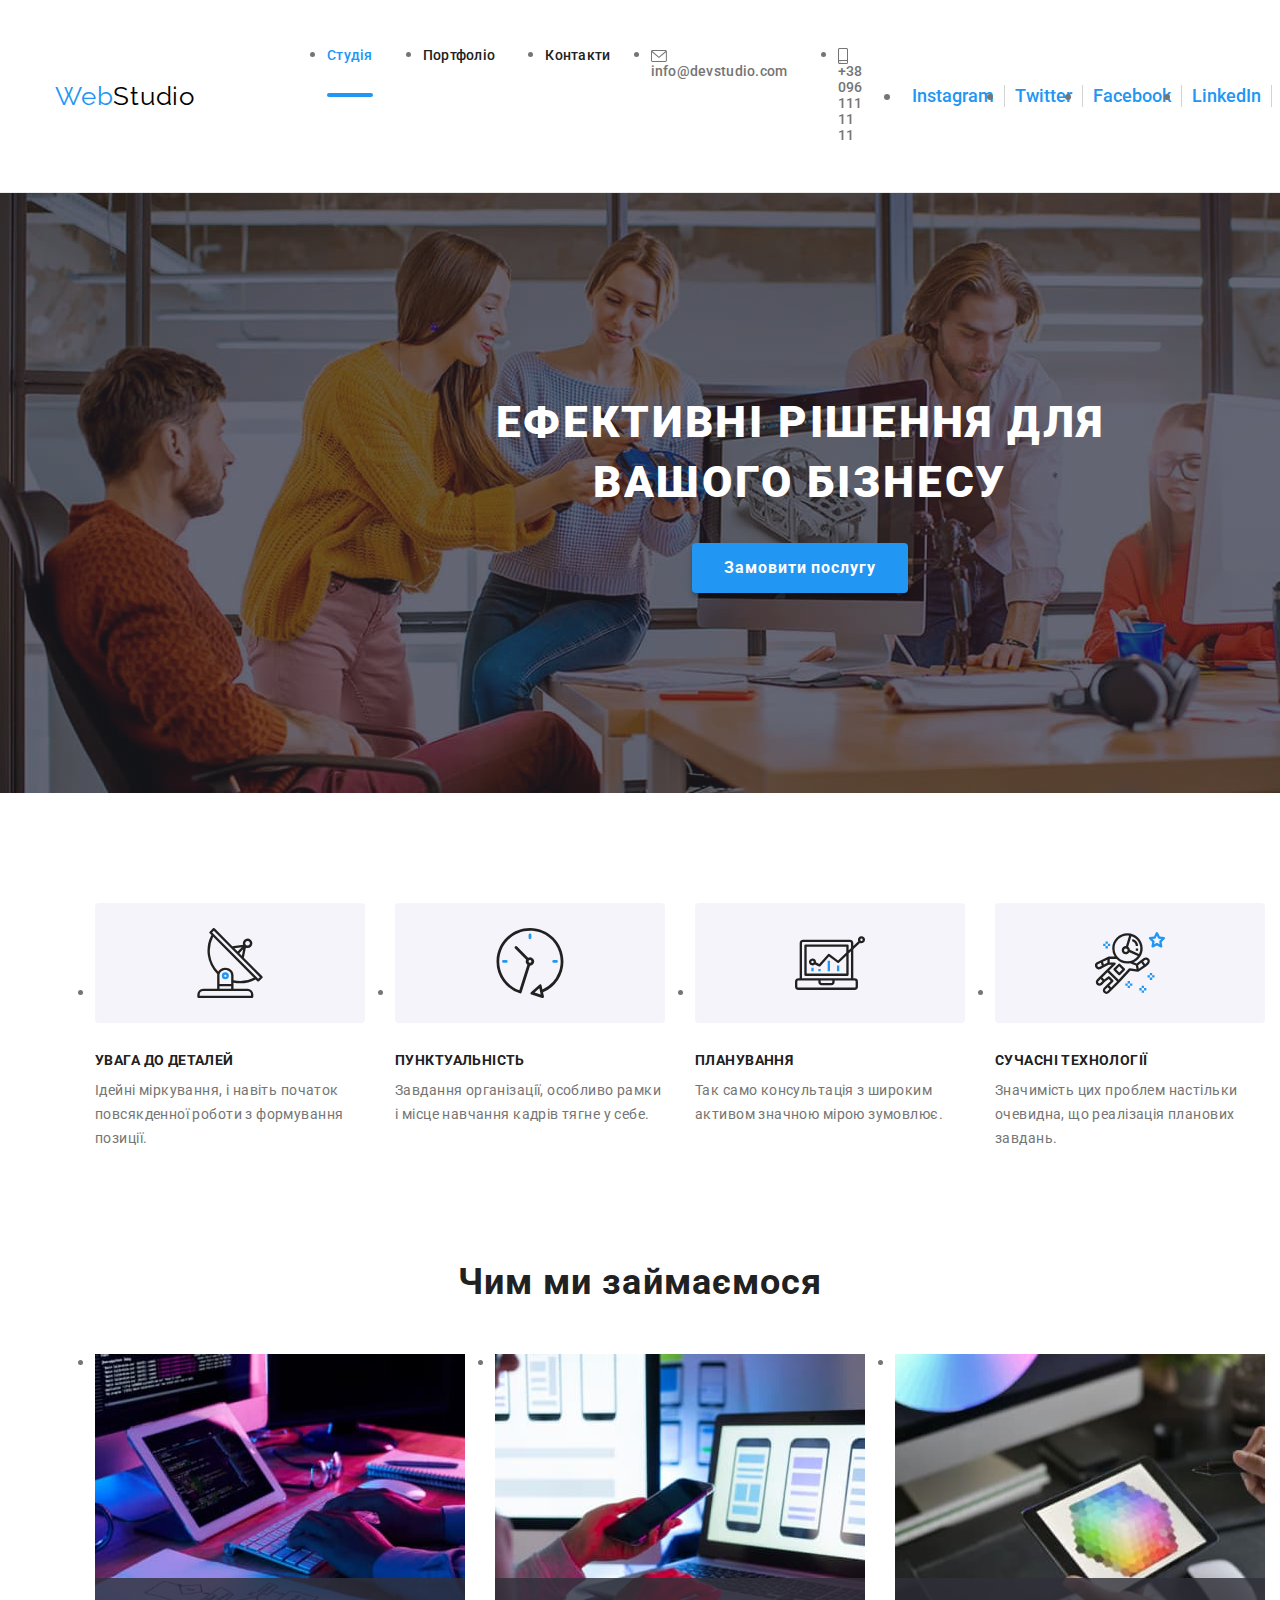
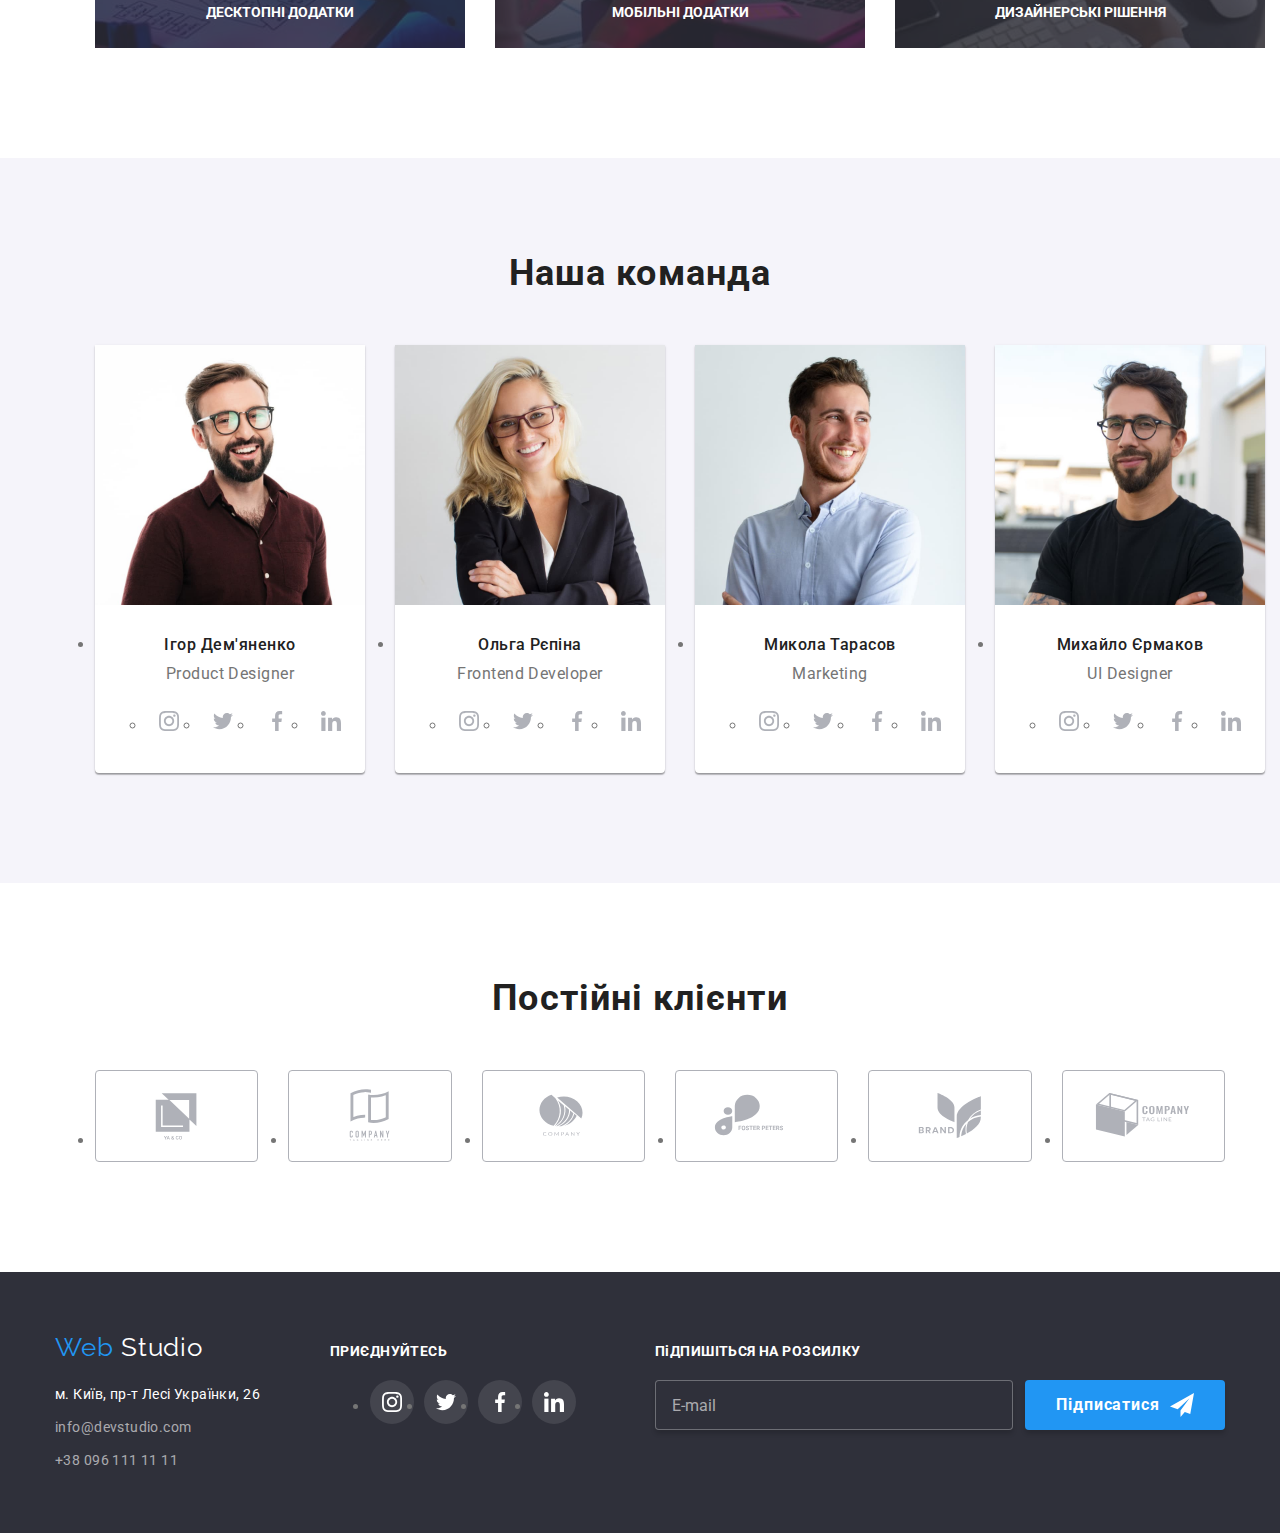
==== index.html @ 53313129 "10.12.2022" ====
<!DOCTYPE html>
<html lang="uk">
<head>
    <meta charset="UTF-8">
    <meta http-equiv="X-UA-Compatible" content="IE=edge">
    <meta name="viewport" content="width=device-width, initial-scale=1.0">
    <title>WebStudio</title>
<link rel="preconnect" href="https://fonts.googleapis.com">
<link rel="preconnect" href="https://fonts.gstatic.com" crossorigin>
<link href="https://fonts.googleapis.com/css2?family=Raleway:wght@700&family=Roboto:wght@400;500;700;900&display=swap"
    rel="stylesheet">
<link rel="stylesheet" href="https://cdnjs.cloudflare.com/ajax/libs/modern-normalize/1.1.0/modern-normalize.min.css">
<link rel="stylesheet" href="./css/main.min.css">        
</head>
<body class="page">    
     <header class="header__border " > 
        <div class="conteiner main__nav">
                 <a class="logo" href="" lang="en"><span class="logo--blue">Web</span><span class="logo--black">Studio</span></a>
            <div data-menu class="menu-bg is-open" id="menu-bg">
                  <nav>
                  <ul class="nav__site">
                <li class="nav__item"><a class="nav__link link current" href="./index.html">Студія</a></li>
                <li class="nav__item"><a class="nav__link link" href="./portfolio.html">Портфоліо</a></li>
                <li class="nav__item"><a class="nav__link link" href="">Контакти</a></li>
                  </ul>
                  </nav>
                  <ul class="contact">
                <li class="contact__item">                         
                    <a class="contact__link email-mobile link" href="mailto:info@devstudio.com">
                        <svg class="contact__envelope">
                        <use href="./img/symbol-defs.svg#icon-envelope"></use>
                        </svg>info@devstudio.com</a> </li>
                <li class="contact__item">
                    
                    <a class="contact__link tel-mobile link" href="tel:+380961111111">
                        <svg class="contact__smartphone">
                        <use href="./img/symbol-defs.svg#icon-smartphone"></use>
                        </svg>+38 096 111 11 11</a> </li>
                  </ul>
                  <ul class="mobile-social">
                    <li class="mobile-social__item">
                        <a class="mobile-social__link" href="">Instagram</a></li>
                    <li class="mobile-social__item">
                        <a class="mobile-social__link" href="">Twitter</a></li>
                    <li class="mobile-social__item">
                        <a class="mobile-social__link" href="">Facebook</a></li>
                    <li class="mobile-social__item">
                        <a class="mobile-social__link" href="">LinkedIn</a></li>
                 </ul>
            </div>
            <button data-menu-button
             aria-expanded="false" 
             aria-controls="menu-bg"
             type="button" class="menu-button is-open" >
                <svg width="24" height="16" aria-label="Мобільне меню" >
                    <use class="menu-button__close" href="/img/symbol-defs.svg#icon-close_24px"></use>
                    <use class="menu-button__open" href="/img/symbol-defs.svg#icon-menu_24px"></use>            
                </svg>
            </button>
         </div>
     </header>
        <main>
            <!--Шапка-->
        <section class="hero overlay">
            <h1 class="hero__title">Ефективні рішення для вашого бізнесу</h1>
            <button data-modal-open class="hero__button" type="button">Замовити послугу</button>
            <div data-modal class="backdrop is-hidden">
                <div  class="modal">
                    <button data-modal-close class="modal__btn--close" type="button">
                        <svg width="11" height="11">
                            <use href="./img/symbol-defs.svg#icon-close"></use>
                        </svg>
                    </button>
                    <form сlass="form">
                         <h4 class="form__title">Залиште свої дані, ми вам передзвонимо</h4>

                        <div class="form__field">
                        <label class="form__label" for="name">Ім'я</label>
                        <input class="form__input" type="text" name="name" id="name"/>
                        <svg class="form__icon" width="18" height="18">
                            <use href="./img/symbol-defs.svg#icon-person"></use>
                        </svg></div>

                        <div class="form__field">  
                        <label class="form__label" for="tel">Телефон</label>
                        <input class="form__input" type="tel" name="tel" id="tel"/>
                        <svg class="form__icon" width="18" height="18">
                            <use href="./img/symbol-defs.svg#icon-phone"></use>
                        </svg>
                        </div>

                        <div class="form__field">
                        <label class="form__label" for="email">Пошта</label>
                        <input class="form__input" type="email" name="email" id="email">
                        <svg class="form__icon" width="18" height="18">
                            <use href="./img/symbol-defs.svg#icon-email"></use>
                        </svg>
                        </div>

                        <div class="form__comment">
                        <label class="form__label" for="comment">Коментар</label>
                        <textarea class="form__input form__comment--area" name="comment" id="comment" rows="5" placeholder="Введіть текст"></textarea>
                        </div>

                        <div class="form__checkbox">
                        <label class="form__lable--checkbox">
                        <input class="form__check"  type="checkbox" name="contract" value="contract"/>
                        <svg class="form__icon--check" width="16" height="15">
                            <use href="./img/symbol-defs.svg#icon-check"></use>
                        </svg><span>Погоджуюся з розсилкою та приймаю </span>
                        <a class="form__link" href="">Умови договору</a></label> 
                        </div>


                        <button class="form__button" type="submit">Відправити</button>
                       
                    </form>
                </div>
            
            </div>
        </section>
            <!--Особливості-->
        <section class="section">
            <div class="conteiner">
            <h2 class="section__title" hidden>Особливості</h2>
            <ul class="section__list">
                <li class="section__features features">
                    <div class="features__icon">
                    <svg width="70px" height="70px" >
                        <use href="./img/symbol-defs.svg#icon-antenna"></use>
                    </svg>
                   </div>
                    <h3 class="features__title">УВАГА ДО ДЕТАЛЕЙ</h3>
                    <p class="features__about">Ідейні міркування, і навіть початок повсякденної роботи з формування позиції.</p>
                </li>
                <li class="section__features">
                    <div class="features__icon">
                    <svg width="70px" height="70px" >
                        <use href="./img/symbol-defs.svg#icon-clock"></use>
                    </svg>
                    </div>
                    <h3 class="features__title">ПУНКТУАЛЬНІСТЬ</h3>
                    <p class="features__about">Завдання організації, особливо рамки і місце навчання кадрів тягне у себе.</p>
                </li>
                <li class="section__features">
                    <div class="features__icon">
                    <svg width="70px" height="70px" >
                        <use href="./img/symbol-defs.svg#icon-diagram"></use>
                    </svg>
                    </div>
                    <h3 class="features__title">ПЛАНУВАННЯ</h3>
                    <p class="features__about">Так само консультація з широким активом значною мірою зумовлює.</p>
                </li>
                <li class="section__features">
                    <div class="features__icon">
                    <svg width="70px" height="70px" >
                        <use href=" ./img/symbol-defs.svg#icon-astronaut"></use>
                    </svg>
                    </div>
                    <h3 class="features__title">СУЧАСНІ ТЕХНОЛОГІЇ</h3>
                    <p class="features__about">Значимість цих проблем настільки очевидна, що реалізація планових завдань.</p>
                </li>
            </ul>
            </div>
        </section>
            <!--Чим ми займаємося-->
        <section class="section work">
            <div class="conteiner">
            <h2 class="section__title">Чим ми займаємося</h2>
            <ul  class="section__list">
                <li class="section__work-item work-item">
                    <img class="img-project" src="./img/img.1.jpg" alt="фото 1" width="370">
                    <div class="work-item__label">
                        <span class="work-item__name">десктопні додатки</span>
                    </div>
                </li> 
                <li class="section__work-item work-item">
                    <img class="img-project" src="./img/img.2.jpg" alt="фото 2" width="370">
                    <div class="work-item__label">
                        <span class="work-item__name">мобільні додатки</span>
                    </div>
                </li>
                <li class="section__work-item work-item">
                    <img class="img-project" src="./img/img.3.jpg" alt="фото 3" width="370">
                    <div class="work-item__label">
                        <span class="work-item__name">дизайнерські рішення</span>
                    </div>
                </li>
            </ul>
            </div>
        </section>
        <!--Наша команда-->
        <section class="section team">
            <div class="conteiner">
            <h2 class="section__title">Наша команда</h2>
            <ul class="section__list">
                <li class="section__team-list team-list">
                    <img class="img-project" src="./img/igor.jpg" alt="Ігор Дем'яненко" width="270">
                    <div class="team-list__worker">
                        <h3 class="team-list__name">Ігор Дем'яненко</h3>
                        <p class="team-list__position">Product Designer</p>
                        <ul class="team-list__social-list social-list">
                            <li class="social-list__item">
                                <a class="social-list__links" href="">
                                    <svg width="20" height="20">
                                        <use href="./img/symbol-defs.svg#icon-instagram"></use>
                                    </svg>
                                </a>
                            </li>
                            <li class="social-list__item">
                                <a class="social-list__links" href="">
                                    <svg width="20" height="20">
                                        <use href="./img/symbol-defs.svg#icon-twitter"></use>
                                    </svg>
                                </a>
                            </li>
                            <li class="social-list__item">
                                <a class="social-list__links" href="">
                                    <svg width="20" height="20">
                                        <use href="./img/symbol-defs.svg#icon-facebook"></use>
                                    </svg>
                                </a>
                            </li>
                            <li class="social-list__item">
                                <a class="social-list__links" href="">
                                    <svg width="20" height="20">
                                        <use href="./img/symbol-defs.svg#icon-linkedin"></use>
                                    </svg>
                                </a>
                            </li>
                        </ul>
                    </div>
                </li>
                <li class="section__team-list team-list">
                    <img class="img-project" src="./img/olga.jpg" alt="Ольга Рєпіна" width="270">
                    <div class="team-list__worker">
                         <h3 class="team-list__name">Ольга Рєпіна</h3>
                         <p class="team-list__position">Frontend Developer</p>
                         <ul class="team-list__social-list social-list">
                            <li class="social-list__item">
                                <a class="social-list__links" href="">
                                    <svg width="20"  height="20">
                                        <use href="./img/symbol-defs.svg#icon-instagram"></use>
                                    </svg>
                                </a>
                            </li>
                            <li class="social-list__item">
                                <a class="social-list__links" href="">
                                     <svg width="20"  height="20">
                                        <use href="./img/symbol-defs.svg#icon-twitter"></use>
                                      </svg>
                                </a>
                            </li>
                            <li class="social-list__item">
                                <a class="social-list__links" href="">
                                    <svg width="20"  height="20">
                                        <use href="./img/symbol-defs.svg#icon-facebook"></use>
                                    </svg>
                                 </a>
                            </li>
                            <li class="social-list__item">
                                <a class="social-list__links" href="">
                                    <svg width="20"  height="20">
                                        <use href="./img/symbol-defs.svg#icon-linkedin"></use>
                                    </svg>
                                 </a>
                            </li>
                         </ul>
                    </div>
                </li>
                <li class="section__team-list team-list">
                    <img class="img-project" src="./img/mikola.jpg" alt="Микола Тарасов=" width="270">
                    <div class="team-list__worker">
                         <h3 class="team-list__name">Микола Тарасов</h3>
                         <p class="team-list__position">Marketing</p>
                        <ul class="team-list__social-list social-list">
                            <li class="social-list__item">
                                <a class="social-list__links" href="">
                                    <svg  width="20" height="20">
                                        <use href="./img/symbol-defs.svg#icon-instagram"></use>
                                    </svg>
                                </a>
                            </li>
                            <li class="social-list__item">
                                <a class="social-list__links" href="">
                                    <svg width="20" height="20">
                                        <use href="./img/symbol-defs.svg#icon-twitter"></use>
                                    </svg>
                                </a>
                            </li>
                            <li class="social-list__item">
                                <a class="social-list__links" href="">
                                    <svg width="20" height="20">
                                        <use href="./img/symbol-defs.svg#icon-facebook"></use>
                                    </svg>
                                </a>
                            </li>
                            <li class="social-list__item">
                                <a class="social-list__links" href="">
                                    <svg width="20" height="20">
                                        <use href="./img/symbol-defs.svg#icon-linkedin"></use>
                                    </svg>
                                </a>
                            </li>
                        </ul>
                    </div>
                </li>
                <li class="section__team-list team-list">
                    <img class="img-project" src="./img/mikhailo.jpg" alt="Михайло Єрмаков" width="270">
                    <div class="team-list__worker">
                         <h3 class="team-list__name">Михайло Єрмаков</h3>
                         <p class="team-list__position">UI Designer</p>
                        <ul class="team-list__social-list social-list">
                            <li class="social-list__item">
                                <a class="social-list__links" href="">
                                    <svg width="20" height="20">
                                        <use href="./img/symbol-defs.svg#icon-instagram"></use>
                                    </svg>
                                </a>
                            </li>
                            <li class="social-list__item">
                                <a class="social-list__links" href="">
                                    <svg width="20" height="20">
                                        <use href="./img/symbol-defs.svg#icon-twitter"></use>
                                    </svg>
                                </a>
                            </li>
                            <li class="social-list__item">
                                <a class="social-list__links" href="">
                                    <svg width="20" height="20">
                                        <use href="./img/symbol-defs.svg#icon-facebook"></use>
                                    </svg>
                                </a>
                            </li>
                            <li class="social-list__item">
                                <a class="social-list__links" href="">
                                    <svg width="20" height="20">
                                        <use href="./img/symbol-defs.svg#icon-linkedin"></use>
                                    </svg>
                                </a>
                            </li>
                        </ul>
                    </div>
                </li>
            </ul>
            </div>
        </section>
        <!--Постійні клієнти-->
        <section class="section">
         <div class="conteiner">
            <h2 class="section__title">Постійні клієнти</h2>
            <div>
                <ul class="clients">
                    <li class="clients__item"> 
                        <a class="clients__link" href="">
                       <svg width="106" height="60">
                          <use href="./img/symbol-defs.svg#icon-logo1"></use>
                       </svg>
                         </a>
                   </li>
                    <li class="clients__item">
                        <a class="clients__link" href="">
                        <svg width="106" height="60">
                        <use href="./img/symbol-defs.svg#icon-logo2"></use>
                        </svg>
                        </a>
                    </li>
                    <li class="clients__item">
                        <a class="clients__link" href="">
                         <svg width="106" height="60">
                        <use href="./img/symbol-defs.svg#icon-logo3"></use>
                         </svg>
                         </a>
                    </li>
                    <li class="clients__item">
                         <a class="clients__link" href="">
                           <svg width="106" height="60">
                          <use href="./img/symbol-defs.svg#icon-logo4"></use>
                          </svg>
                         </a>
                    </li>
                    <li class="clients__item">
                        <a class="clients__link" href="">
                         <svg width="106" height="60">
                         <use href="./img/symbol-defs.svg#icon-logo5"></use>
                         </svg>
                         </a>
                    </li>
                    <li class="clients__item">
                        <a class="clients__link" href="">
                        <svg width="106" height="60">
                        <use href="./img/symbol-defs.svg#icon-logo6"></use>
                        </svg>
                        </a>
                    </li>
                </ul>
             </div>
         </div>
        </section>

        </main>
    <footer class="contact-section">
        <div class="conteiner footer-connect" >
            <div>
            <a class="logo" href="" lang="en">
                <span class="logo--blue">Web</span>
                <span class="logo--white">Studio</span>
            </a>
            <address>
                <ul class="list">
                    <li class="link-footer"><a class="link-footer__address" href="https://goo.gl/maps/Q8g4QR9P29YJRDhH9" target="_blank" rel="noopener noreferrer ">м. Київ, пр-т Лесі Українки, 26</a></li>
                    <li class="link-footer"><a class="link-footer__connect" href="mailto:info@devstudio.com">info@devstudio.com</a></li>
                    <li class="link-footer"><a class="link-footer__connect" href="tel:+380961111111">+38 096 111 11 11</a></li>
                </ul>
            </address>
            </div>
            <div class="footer-social">
         <h2 class="footer-social__title" >ПРИЄДНУЙТЕСЬ</h2>
         <ul class="footer-social__list">
            <li class="footer-social__item">
                <a class="footer-social__links" href="">
                    <svg width="20" height="20">
                        <use href="./img/symbol-defs.svg#icon-instagram"></use>
                    </svg>
                </a>
            </li>
            <li class="footer-social__item">
                <a class="footer-social__links" href="">
                    <svg width="20" height="20">
                        <use href="./img/symbol-defs.svg#icon-twitter"></use>
                    </svg>
                </a>
            </li>
            <li class="footer-social__item">
                <a class="footer-social__links" href="">
                    <svg width="20" height="20">
                        <use href="./img/symbol-defs.svg#icon-facebook"></use>
                    </svg>
                </a>
            </li>
            <li class="footer-social__item">
                <a class="footer-social__links" href="">
                    <svg width="20" height="20">
                        <use href="./img/symbol-defs.svg#icon-linkedin"></use>
                    </svg>
                </a>
            </li>
         </ul>
            </div>
            <div class="footer-subscribe">
                <p class="footer-subscribe__title">ПіДПИШІТЬСЯ НА РОЗСИЛКУ</p>
                <div class="footer-subscribe__item">
                <input class="footer-subscribe__input" type="email" name="email" placeholder="E-mail"/>
                <button class="footer-subscribe__button" type="submit">Підписатися
                    <svg class="footer-subscribe__icon" width="24" height="24">
                        <use href="./img/symbol-defs.svg#icon-send"></use>
                    </svg>
                </button>
                </div>
            </div>
        </div>
    </footer>
    <script src="./js/modal.js"></script>
    <script src="./js/menu.js"></script>
</body>
</html>
---- css/main.min.css ----
<<<<<<< HEAD
.nav__site,.contact,.section__list,.social-list,.clients,.footer-social__list,.portfolio-filter,.projects,.mobile-social{list-style:none;padding:0;margin:0}.footer-subscribe__button,.form__checkbox,.portfolio-filter,.features__icon,.social-list,.social-list__links,.clients__link,.footer-social__links{display:-webkit-box;display:-ms-flexbox;display:flex;-webkit-box-align:center;-ms-flex-align:center;align-items:center;-webkit-box-pack:center;-ms-flex-pack:center;justify-content:center}html{-webkit-box-sizing:border-box;box-sizing:border-box}*,*::before,*::after{-webkit-box-sizing:inherit;box-sizing:inherit}.page{color:#757575;background-color:#fff;font-family:"Roboto",sans-serif}.conteiner{padding-left:15px;padding-right:15px;margin-left:auto;margin-right:auto}@media screen and (min-width: 480px){.conteiner{width:480px}}@media screen and (min-width: 768px){.conteiner{width:768px}}@media screen and (min-width: 1200px){.conteiner{width:1200px}}.list{list-style:none;padding:0;margin:0}.link{font-weight:500;font-size:14px;line-height:1.14;letter-spacing:.02em}.img-project{display:block}.section{padding-bottom:94px;padding-top:94px}.section__list{display:-webkit-box;display:-ms-flexbox;display:flex}@media screen and (max-width: 767px){.section__list{display:block}}.section__title{color:#212121;margin-top:0;margin-bottom:50px;font-weight:700;font-size:36px;line-height:1.2;text-align:center;letter-spacing:.03em}.header__border{position:relative;border-bottom:1px solid #ececec}.logo{text-decoration:none;font-family:"Raleway",sans-serif;font-size:26px;line-height:1.19;letter-spacing:.03em}@media screen and (min-width: 480px){.logo{font-size:24px;line-height:1.17}}.logo--blue{color:#2196f3}.logo--black{color:#000}.main__nav{display:-webkit-box;display:-ms-flexbox;display:flex;-webkit-box-align:center;-ms-flex-align:center;align-items:center;-webkit-box-pack:justify;-ms-flex-pack:justify;justify-content:space-between}.menu-button{z-index:1;display:inline-block;padding:0;width:40px;height:40px;border:none;background-color:#fff;margin-bottom:10px;margin-top:10px;cursor:pointer}.menu-button .menu-button__close{display:none}@media screen and (min-width: 768px){.menu-button{display:none}}.menu-button.is-open .menu-button__close{display:block}.menu-button.is-open .menu-button__close:hover{fill:#2196f3}.menu-button.is-open .menu-button__open{display:none}@media screen and (max-width: 767px){.menu-bg{display:none;position:absolute;left:0;top:0;width:100%;height:auto;background-color:#fff;padding:48px 40px}.menu-bg.is-open{display:block}}@media screen and (min-width: 768px){.menu-bg{display:-webkit-box;display:-ms-flexbox;display:flex;-webkit-box-flex:1;-ms-flex-positive:1;flex-grow:1;-webkit-box-pack:justify;-ms-flex-pack:justify;justify-content:space-between}}.nav__site .link.current{color:#2196f3}@media screen and (min-width: 768px){.nav__site{margin-left:87px;display:-webkit-box;display:-ms-flexbox;display:flex}}@media screen and (min-width: 1200px){.nav__site{margin-left:92px}}.nav__site .nav__link{color:#212121;text-decoration:none;display:block;-webkit-transition:color 250ms cubic-bezier(0.4, 0, 0.2, 1);transition:color 250ms cubic-bezier(0.4, 0, 0.2, 1)}.nav__site .nav__link:hover,.nav__site .nav__link:focus{color:#2196f3}@media screen and (max-width: 767px){.nav__site .nav__link{font-size:40px;line-height:1.17}}@media screen and (min-width: 768px){.nav__site .nav__link{position:relative;padding-bottom:32px;padding-top:32px}.nav__site .nav__link.current::after{position:absolute;left:0;bottom:-1px;content:"";display:block;width:100%;height:4px;background-color:#2196f3;border-radius:2px}}@media screen and (max-width: 767px){.nav__site:last-child{margin-bottom:302px}}@media screen and (min-width: 768px){.nav__item{margin-right:50px}.nav__item:last-child{margin-right:0}}@media screen and (max-width: 767px){.nav__item{padding-bottom:32px}.nav__item:last-child{padding-bottom:0}}.contact{display:-webkit-box;display:-ms-flexbox;display:flex}@media screen and (max-width: 767px){.contact{-webkit-box-orient:vertical;-webkit-box-direction:reverse;-ms-flex-direction:column-reverse;flex-direction:column-reverse}}@media screen and (min-width: 768px){.contact__item+.contact__item{margin-left:50px}}.contact__link{color:#757575;text-decoration:none;display:block;-webkit-transition:color 250ms cubic-bezier(0.4, 0, 0.2, 1);transition:color 250ms cubic-bezier(0.4, 0, 0.2, 1)}.contact__link:hover,.contact__link:focus{color:#2196f3}@media screen and (min-width: 768px){.contact__link{padding-top:32px;padding-bottom:32px}}@media screen and (max-width: 767px){.contact__item:last-child{padding-bottom:32px}.email-mobile{font-size:24px;line-height:1.16;margin-bottom:64px}.tel-mobile{font-size:34px;line-height:1.17;color:#2196f3}}.mobile-social{display:-webkit-box;display:-ms-flexbox;display:flex;-webkit-box-align:center;-ms-flex-align:center;align-items:center}.mobile-social__item{font-weight:500;font-size:18px;line-height:1.22;padding-left:10px;padding-right:10px;border-right:1px solid rgba(33,33,33,.2)}.mobile-social__itemlast-child{padding-right:0}.mobile-social__itemfirst-child{padding-left:0}.mobile-social__link{text-decoration:none;color:#2196f3}.hero{background-color:#2f303a;text-align:center;padding-top:200px;padding-bottom:200px}.hero__title{color:#fff;width:696px;margin:0 auto 30px;font-weight:900;font-size:44px;line-height:1.36;letter-spacing:.06em;text-transform:uppercase}.hero__button{color:#fff;background-color:#2196f3;-webkit-box-shadow:0px 4px 4px 0px rgba(0,0,0,.25);box-shadow:0px 4px 4px 0px rgba(0,0,0,.25);-webkit-transition:background-color 250ms cubic-bezier(0.4, 0, 0.2, 1);transition:background-color 250ms cubic-bezier(0.4, 0, 0.2, 1);display:inline-block;font-family:inherit;font-weight:700;font-size:16px;line-height:1.88;-webkit-box-align:center;-ms-flex-align:center;align-items:center;text-align:center;letter-spacing:.06em;cursor:pointer;border-radius:4px;border:none;padding:10px 32px;min-width:216px;height:50px}.hero__button:hover{background-color:#188ce8}.backdrop{position:fixed;z-index:2;top:0;left:0;width:100%;height:100%;background-color:rgba(0,0,0,.2);opacity:1;-webkit-transition:opacity 250ms cubic-bezier(0.4, 0, 0.2, 1);transition:opacity 250ms cubic-bezier(0.4, 0, 0.2, 1);overflow-y:scroll}.backdrop.is-hidden{opacity:0;pointer-events:none}@media screen and (max-width: 767px){.backdrop{width:480px;padding:93px 15px}}@media screen and (min-width: 768px){.backdrop.is-hidden .modal{-webkit-transform:translate(-50%, -50%) scale(0.5);transform:translate(-50%, -50%) scale(0.5)}}.modal{-webkit-transition:-webkit-transform 250ms cubic-bezier(0.4, 0, 0.2, 1);transition:-webkit-transform 250ms cubic-bezier(0.4, 0, 0.2, 1);transition:transform 250ms cubic-bezier(0.4, 0, 0.2, 1);transition:transform 250ms cubic-bezier(0.4, 0, 0.2, 1), -webkit-transform 250ms cubic-bezier(0.4, 0, 0.2, 1);background-color:#fff;border:1px solid rgba(0,0,0,.1);border-radius:4px;-webkit-box-shadow:0px 2px 1px 0px rgba(0,0,0,.2),0px 1px 1px 0px rgba(0,0,0,.14),0px 1px 3px 0px rgba(0,0,0,.12);box-shadow:0px 2px 1px 0px rgba(0,0,0,.2),0px 1px 1px 0px rgba(0,0,0,.14),0px 1px 3px 0px rgba(0,0,0,.12);padding:40px}@media screen and (max-width: 1199px){.modal{min-width:450px;position:relative}}@media screen and (min-width: 768px){.modal{position:absolute;top:50%;left:50%;-webkit-transform:translate(-50%, -50%) scale(1);transform:translate(-50%, -50%) scale(1)}}@media screen and (min-width: 1200px){.modal{min-width:528px}}.modal__btn--close{position:absolute;-webkit-transition:fill 250ms cubic-bezier(0.4, 0, 0.2, 1);transition:fill 250ms cubic-bezier(0.4, 0, 0.2, 1);top:8px;right:8px;width:30px;height:30px;border:1px solid rgba(0,0,0,.1);border-radius:50%;cursor:pointer;background:rgba(0,0,0,0);fill:#000}.modal__btn--close:hover{fill:#2196f3}.form__title{color:#212121;font-weight:700;font-size:20px;text-align:center;margin-top:0;margin-bottom:12px}@media screen and (max-width: 1199px){.form__title{line-height:1.5}}@media screen and (min-width: 1200px){.form__title{line-height:1.15}}.form__field{position:relative;width:100%;height:58px;margin-bottom:10px}.form__label{display:block;text-align:left;font-weight:400;font-size:12px;line-height:1.17;margin-bottom:4px}.form__input{display:block;padding-left:42px;padding-top:12px;padding-bottom:12px;width:100%;height:40px;border:1px solid rgba(33,33,33,.2);border-radius:4px;-webkit-transition:border 250ms cubic-bezier(0.4, 0, 0.2, 1);transition:border 250ms cubic-bezier(0.4, 0, 0.2, 1);outline:none}.form__input:hover{border:1px solid #2196f3}.form__input:hover+.form__icon{fill:#2196f3}.form__icon{position:absolute;top:50%;left:15px;-webkit-transition:fill 250ms cubic-bezier(0.4, 0, 0.2, 1);transition:fill 250ms cubic-bezier(0.4, 0, 0.2, 1)}.form__comment{height:138px;margin-bottom:20px}@media screen and (max-width: 1199px){.form__comment{width:370px}}@media screen and (min-width: 1200px){.form__comment{width:448px}}.form__comment--area{display:block;height:120px;padding:12px 16px;resize:none}.form__comment--area::-webkit-input-placeholder{color:rgba(117,117,117,.5)}.form__comment--area::-moz-placeholder{color:rgba(117,117,117,.5)}.form__comment--area:-ms-input-placeholder{color:rgba(117,117,117,.5)}.form__comment--area::-ms-input-placeholder{color:rgba(117,117,117,.5)}.form__comment--area::placeholder{color:rgba(117,117,117,.5)}.form__checkbox{margin-bottom:30px}@media screen and (max-width: 1199px){.form__lable--checkbox{font-size:12px;line-height:1.17}}@media screen and (min-width: 1200px){.form__lable--checkbox{font-size:14px;line-height:1.71}}.form__link{color:#2196f3}.form__check{-webkit-appearance:none;-moz-appearance:none;appearance:none;position:absolute}.form__icon--check{margin-right:7px;fill:#fff;border:#212121 solid 2px;border-radius:2px;vertical-align:text-bottom}.form__check:checked+.form__icon--check{fill:#fff;background-color:#2196f3;border:none}.form__button{color:#fff;background-color:#2196f3;-webkit-box-shadow:0px 4px 4px 0px rgba(0,0,0,.15);box-shadow:0px 4px 4px 0px rgba(0,0,0,.15);-webkit-transition:background-color 250ms cubic-bezier(0.4, 0, 0.2, 1);transition:background-color 250ms cubic-bezier(0.4, 0, 0.2, 1);display:inline-block;font-family:inherit;font-weight:700;font-size:16px;line-height:1.88;-webkit-box-align:center;-ms-flex-align:center;align-items:center;text-align:center;letter-spacing:.06em;cursor:pointer;border-radius:4px;border:none;min-width:200px;height:50px}.form__button:hover{background-color:#188ce8}.section__features{margin-right:30px}.section__features:last-child{margin-right:0}.features__title{margin-top:0;margin-bottom:10px;color:#212121;font-weight:700;font-size:14px;line-height:1.14;letter-spacing:.03em}.features__about{margin-top:0;margin-bottom:0;font-weight:400;font-size:14px;line-height:1.71;letter-spacing:.03em}.work{padding-top:0}@media screen and (max-width: 1199px){.work{display:none}}.work-item{position:relative;margin-right:30px}.work-item:last-child{margin-right:0}.work-item__label{position:absolute;bottom:0;width:100%;height:70px;background-color:rgba(47,48,58,.8);display:-webkit-box;display:-ms-flexbox;display:flex;-webkit-box-align:center;-ms-flex-align:center;align-items:center;-webkit-box-pack:center;-ms-flex-pack:center;justify-content:center}.work-item__name{text-transform:uppercase;font-weight:700;font-size:14px;line-height:1.14;color:#fff}.team{background-color:#f5f4fa}.team-list{background-color:#fff;-webkit-box-shadow:0px 2px 1px 0px rgba(0,0,0,.2),0px 1px 1px 0px rgba(0,0,0,.14),0px 1px 3px 0px rgba(0,0,0,.12);box-shadow:0px 2px 1px 0px rgba(0,0,0,.2),0px 1px 1px 0px rgba(0,0,0,.14),0px 1px 3px 0px rgba(0,0,0,.12);border-bottom-left-radius:4px;border-bottom-right-radius:4px;margin-right:30px}.team-list:last-child{margin-right:0}.team-list__worker{padding-top:30px;padding-bottom:30px}.team-list__name{color:#212121;margin-top:0;margin-bottom:10px;font-weight:500;font-size:16px;line-height:1.19;text-align:center;letter-spacing:.03em}.team-list__position{margin-top:0;margin-bottom:0;font-weight:400;font-size:16px;line-height:19px;text-align:center;letter-spacing:.03em}.contact-section{background-color:#2f303a;padding-top:60px;padding-bottom:60px}.contact-section .logo{display:inline-block;margin-bottom:20px}.footer-connect{display:-webkit-box;display:-ms-flexbox;display:flex;-webkit-box-align:baseline;-ms-flex-align:baseline;align-items:baseline}.logo--white{color:#fff;font-family:"Raleway",sans-serif;font-size:26px;line-height:1.19;letter-spacing:.03em}.link-footer{font-style:normal;font-weight:400;font-size:14px;line-height:1.71;letter-spacing:.03em;margin-bottom:9px}.link-footer:last-child{margin-bottom:0;display:inline-block}.link-footer__address{color:#fff;text-decoration:none;-webkit-transition:color 250ms cubic-bezier(0.4, 0, 0.2, 1);transition:color 250ms cubic-bezier(0.4, 0, 0.2, 1)}.link-footer__address:hover,.link-footer__address:focus{color:#2196f3}.link-footer__connect{color:rgba(255,255,255,.6);text-decoration:none;-webkit-transition:color 250ms cubic-bezier(0.4, 0, 0.2, 1);transition:color 250ms cubic-bezier(0.4, 0, 0.2, 1)}.link-footer__connect:hover,.link-footer__connect:focus{color:#2196f3}.footer-subscribe{margin-left:auto}.footer-subscribe__title{color:#fff;margin-top:0;margin-bottom:20px;font-weight:700;font-size:14px;line-height:1.14;letter-spacing:.03em}.footer-subscribe__item{display:-webkit-box;display:-ms-flexbox;display:flex}.footer-subscribe__input{margin-right:12px;width:358px;height:50px;padding-left:16px;padding-top:15px;padding-bottom:15px;background-color:#2f303a;border:1px solid rgba(255,255,255,.3);border-radius:4px;-webkit-box-shadow:0px 4px 4px 0px rgba(0,0,0,.15);box-shadow:0px 4px 4px 0px rgba(0,0,0,.15);color:#fff;outline:none}.footer-subscribe__input::-webkit-input-placeholder{color:rgba(255,255,255,.6)}.footer-subscribe__input::-moz-placeholder{color:rgba(255,255,255,.6)}.footer-subscribe__input:-ms-input-placeholder{color:rgba(255,255,255,.6)}.footer-subscribe__input::-ms-input-placeholder{color:rgba(255,255,255,.6)}.footer-subscribe__input::placeholder{color:rgba(255,255,255,.6)}.footer-subscribe__button{color:#fff;background-color:#2196f3;-webkit-box-shadow:0px 4px 4px 0px rgba(0,0,0,.15);box-shadow:0px 4px 4px 0px rgba(0,0,0,.15);font-family:inherit;font-weight:700;font-size:16px;line-height:1.88;text-align:left;letter-spacing:.06em;cursor:pointer;border-radius:4px;border:none;min-width:200px;height:50px}.footer-subscribe__icon{margin-left:10px}.portfolio-filter__item{margin-right:8px}.portfolio-filter__item:last-child{margin-right:0}.filter{color:#212121;background-color:#f5f4fa;display:inline-block;font-family:inherit;font-weight:500;font-size:16px;line-height:1.63;text-align:center;letter-spacing:.03em;cursor:pointer;border-radius:4px;padding:6px 22px;height:38px;border:none;-webkit-transition:color 250ms cubic-bezier(0.4, 0, 0.2, 1),background-color 250ms cubic-bezier(0.4, 0, 0.2, 1),-webkit-box-shadow 250ms cubic-bezier(0.4, 0, 0.2, 1);transition:color 250ms cubic-bezier(0.4, 0, 0.2, 1),background-color 250ms cubic-bezier(0.4, 0, 0.2, 1),-webkit-box-shadow 250ms cubic-bezier(0.4, 0, 0.2, 1);transition:color 250ms cubic-bezier(0.4, 0, 0.2, 1),background-color 250ms cubic-bezier(0.4, 0, 0.2, 1),box-shadow 250ms cubic-bezier(0.4, 0, 0.2, 1);transition:color 250ms cubic-bezier(0.4, 0, 0.2, 1),background-color 250ms cubic-bezier(0.4, 0, 0.2, 1),box-shadow 250ms cubic-bezier(0.4, 0, 0.2, 1),-webkit-box-shadow 250ms cubic-bezier(0.4, 0, 0.2, 1)}.filter:hover,.filter:focus{color:#fff;background-color:#2196f3;-webkit-box-shadow:0px 2px 2px 0px rgba(0,0,0,.12),0px 1px 2px 0px rgba(0,0,0,.08),0px 3px 1px 0px rgba(0,0,0,.1);box-shadow:0px 2px 2px 0px rgba(0,0,0,.12),0px 1px 2px 0px rgba(0,0,0,.08),0px 3px 1px 0px rgba(0,0,0,.1)}.projects{display:-webkit-box;display:-ms-flexbox;display:flex;-ms-flex-wrap:wrap;flex-wrap:wrap;margin-top:50px}.projects__item{width:370px;margin-right:30px;margin-bottom:30px}.projects__item:nth-child(3n){margin-right:0}.projects__item:nth-last-child(-n+3){margin-bottom:0}.projects__link{display:inline-block;-webkit-transition:-webkit-box-shadow 250ms cubic-bezier(0.4, 0, 0.2, 1);transition:-webkit-box-shadow 250ms cubic-bezier(0.4, 0, 0.2, 1);transition:box-shadow 250ms cubic-bezier(0.4, 0, 0.2, 1);transition:box-shadow 250ms cubic-bezier(0.4, 0, 0.2, 1), -webkit-box-shadow 250ms cubic-bezier(0.4, 0, 0.2, 1);text-decoration:none}.projects__link:hover{-webkit-box-shadow:1px 4px 6px 0px rgba(0,0,0,.16),0px 4px 4px 0px rgba(0,0,0,.06),0px 1px 1px 0px rgba(0,0,0,.12);box-shadow:1px 4px 6px 0px rgba(0,0,0,.16),0px 4px 4px 0px rgba(0,0,0,.06),0px 1px 1px 0px rgba(0,0,0,.12)}.projects__link:hover .projects__discription{-webkit-transform:translateY(0);transform:translateY(0);-webkit-transition:-webkit-transform 250ms cubic-bezier(0.4, 0, 0.2, 1);transition:-webkit-transform 250ms cubic-bezier(0.4, 0, 0.2, 1);transition:transform 250ms cubic-bezier(0.4, 0, 0.2, 1);transition:transform 250ms cubic-bezier(0.4, 0, 0.2, 1), -webkit-transform 250ms cubic-bezier(0.4, 0, 0.2, 1)}.projects__overlay-box{position:relative;overflow:hidden}.projects__discription{position:absolute;top:0;left:0;display:inline-block;padding:63px 24px;margin-top:0;text-align:left;width:100%;height:100%;font-weight:400;font-size:18px;line-height:1.6;letter-spacing:.03em;color:#fff;background-color:rgba(33,150,243,.9);-webkit-transform:translateY(101%);transform:translateY(101%);-webkit-transition:-webkit-transform 250ms cubic-bezier(0.4, 0, 0.2, 1);transition:-webkit-transform 250ms cubic-bezier(0.4, 0, 0.2, 1);transition:transform 250ms cubic-bezier(0.4, 0, 0.2, 1);transition:transform 250ms cubic-bezier(0.4, 0, 0.2, 1), -webkit-transform 250ms cubic-bezier(0.4, 0, 0.2, 1)}.projects__card{border:1px solid #eee;border-top:none;padding:20px 24px}.projects__name{color:#212121;font-weight:700;font-size:18px;line-height:2;letter-spacing:.06em;text-decoration:none;margin-top:0;margin-bottom:4px}.projects__filter{color:#757575;font-weight:400;font-size:16px;line-height:1.88;letter-spacing:.03em;margin-top:0;margin-bottom:0px}@media screen and (max-width: 767px){.contact__envelope,.contact__smartphone{display:none}}.contact__envelope{width:16px;height:12px;margin-right:10px;fill:currentColor;vertical-align:middle}.contact__smartphone{width:10px;height:16px;margin-right:10px;fill:currentColor;vertical-align:middle}.overlay{width:1600px;height:600px;margin-left:auto;margin-right:auto;background-image:-webkit-gradient(linear, left top, right top, from(rgba(47, 48, 58, 0.4)), to(rgba(47, 48, 58, 0.4))),url(../img/overlay.jpg);background-image:linear-gradient(to right, rgba(47, 48, 58, 0.4), rgba(47, 48, 58, 0.4)),url(../img/overlay.jpg);background-repeat:no-repeat;background-position:center;background-size:cover}@media screen and (max-width: 767px){.overlay{width:480px;padding:0 15}}.features__icon{width:270px;height:120px;background-color:#f5f4fa;border-radius:4px;margin-bottom:30px}.social-list{margin-top:16px}.social-list__item{width:44px;height:44px;background-color:#fff;margin-right:10px;border-radius:50%;-webkit-transition:background-color 250ms cubic-bezier(0.4, 0, 0.2, 1);transition:background-color 250ms cubic-bezier(0.4, 0, 0.2, 1)}.social-list__item:hover{background-color:#2196f3}.social-list__item:last-child{margin-right:0}.social-list__links{width:100%;height:100%;fill:#afb1b8;-webkit-transition:fill 250ms cubic-bezier(0.4, 0, 0.2, 1);transition:fill 250ms cubic-bezier(0.4, 0, 0.2, 1)}.social-list__links:hover{fill:#fff}.clients{display:-webkit-box;display:-ms-flexbox;display:flex}.clients__item{width:170px;height:92px;margin-right:30px;border:1px solid #afb1b8;border-radius:4px;-webkit-transition:border-color 250ms cubic-bezier(0.4, 0, 0.2, 1);transition:border-color 250ms cubic-bezier(0.4, 0, 0.2, 1)}.clients__item:hover,.clients__item:focus{border-color:#2196f3}.clients__item:last-child{margin-right:0}.clients__link{border-color:#afb1b8;fill:#afb1b8;width:100%;height:100%;-webkit-transition:border-color 250ms cubic-bezier(0.4, 0, 0.2, 1),fill 250ms cubic-bezier(0.4, 0, 0.2, 1);transition:border-color 250ms cubic-bezier(0.4, 0, 0.2, 1),fill 250ms cubic-bezier(0.4, 0, 0.2, 1)}.clients__link:hover,.clients__link:focus{border-color:#2196f3;fill:#2196f3}.footer-social{margin-left:70px}.footer-social__title{color:#fff;margin-top:0;margin-bottom:20px;font-weight:700;font-size:14px;line-height:1.14;letter-spacing:.03em}.footer-social__list{display:-webkit-box;display:-ms-flexbox;display:flex;-webkit-box-pack:justify;-ms-flex-pack:justify;justify-content:space-between}.footer-social__item{width:44px;height:44px;background-color:rgba(255,255,255,.1);margin-right:10px;border-radius:50%;-webkit-transition:background-color 250ms cubic-bezier(0.4, 0, 0.2, 1);transition:background-color 250ms cubic-bezier(0.4, 0, 0.2, 1)}.footer-social__item:hover{background-color:#2196f3}.footer-social__item:last-child{margin-right:0}.footer-social__links{width:100%;height:100%;fill:#fff}/*# sourceMappingURL=main.min.css.map */
=======
.nav__site,.contact,.section__list,.social-list,.clients,.footer-social__list,.portfolio-filter,.projects{list-style:none;padding:0;margin:0}.footer-subscribe__button,.form__checkbox,.portfolio-filter,.features__icon,.social-list,.social-list__links,.clients__link,.footer-social__links{display:-webkit-box;display:-ms-flexbox;display:flex;-webkit-box-align:center;-ms-flex-align:center;align-items:center;-webkit-box-pack:center;-ms-flex-pack:center;justify-content:center}html{-webkit-box-sizing:border-box;box-sizing:border-box}*,*::before,*::after{-webkit-box-sizing:inherit;box-sizing:inherit}.page{color:#757575;background-color:#fff;font-family:"Roboto",sans-serif}.conteiner{width:1200px;padding-left:15px;padding-right:15px;margin-left:auto;margin-right:auto}.list{list-style:none;padding:0;margin:0}.link{font-weight:500;font-size:14px;line-height:1.14;letter-spacing:.02em}.img-project{display:block}.section{padding-bottom:94px;padding-top:94px}.section__list{display:-webkit-box;display:-ms-flexbox;display:flex}.section__title{color:#212121;margin-top:0;margin-bottom:50px;font-weight:700;font-size:36px;line-height:1.2;text-align:center;letter-spacing:.03em}.header__border{border-bottom:1px solid #ececec}.logo{text-decoration:none;font-family:"Raleway",sans-serif;font-size:26px;line-height:1.19;letter-spacing:.03em}.logo--blue{color:#2196f3}.logo--black{color:#000}.main__nav{display:-webkit-box;display:-ms-flexbox;display:flex;-webkit-box-align:center;-ms-flex-align:center;align-items:center}.nav{margin-left:93px}.nav__site{display:-webkit-box;display:-ms-flexbox;display:flex}.nav__site .link.current{color:#2196f3}.nav__site .nav__link{position:relative;color:#212121;text-decoration:none;display:block;padding-top:32px;padding-bottom:32px;-webkit-transition:color 250ms cubic-bezier(0.4, 0, 0.2, 1);transition:color 250ms cubic-bezier(0.4, 0, 0.2, 1)}.nav__site .nav__link:hover,.nav__site .nav__link:focus{color:#2196f3}.nav__site .nav__link.current::after{position:absolute;left:0;bottom:-1px;content:"";display:block;width:100%;height:4px;background-color:#2196f3;border-radius:2px}.nav__item{margin-right:50px}.nav__item:last-child{margin-right:0}.contact{display:-webkit-box;display:-ms-flexbox;display:flex;margin-left:auto}.contact__item+.contact__item{margin-left:50px}.contact__link{color:#757575;text-decoration:none;display:block;padding-top:32px;padding-bottom:32px;-webkit-transition:color 250ms cubic-bezier(0.4, 0, 0.2, 1);transition:color 250ms cubic-bezier(0.4, 0, 0.2, 1)}.contact__link:hover,.contact__link:focus{color:#2196f3}.hero{background-color:#2f303a;text-align:center;padding-top:200px;padding-bottom:200px}.hero__title{color:#fff;width:696px;margin:0 auto 30px;font-weight:900;font-size:44px;line-height:1.36;letter-spacing:.06em;text-transform:uppercase}.hero__button{color:#fff;background-color:#2196f3;-webkit-box-shadow:0px 4px 4px 0px rgba(0,0,0,.25);box-shadow:0px 4px 4px 0px rgba(0,0,0,.25);-webkit-transition:background-color 250ms cubic-bezier(0.4, 0, 0.2, 1);transition:background-color 250ms cubic-bezier(0.4, 0, 0.2, 1);display:inline-block;font-family:inherit;font-weight:700;font-size:16px;line-height:1.88;-webkit-box-align:center;-ms-flex-align:center;align-items:center;text-align:center;letter-spacing:.06em;cursor:pointer;border-radius:4px;border:none;padding:10px 32px;min-width:216px;height:50px}.hero__button:hover{background-color:#188ce8}.backdrop{position:fixed;z-index:2;top:0;left:0;width:100%;height:100%;background-color:rgba(0,0,0,.2);opacity:1;-webkit-transition:opacity 250ms cubic-bezier(0.4, 0, 0.2, 1);transition:opacity 250ms cubic-bezier(0.4, 0, 0.2, 1)}.backdrop.is-hidden{opacity:0;pointer-events:none}.backdrop.is-hidden .modal{-webkit-transform:translate(-50%, -50%) scale(0.5);transform:translate(-50%, -50%) scale(0.5)}.modal{position:absolute;top:50%;left:50%;-webkit-transform:translate(-50%, -50%) scale(1);transform:translate(-50%, -50%) scale(1);-webkit-transition:-webkit-transform 250ms cubic-bezier(0.4, 0, 0.2, 1);transition:-webkit-transform 250ms cubic-bezier(0.4, 0, 0.2, 1);transition:transform 250ms cubic-bezier(0.4, 0, 0.2, 1);transition:transform 250ms cubic-bezier(0.4, 0, 0.2, 1), -webkit-transform 250ms cubic-bezier(0.4, 0, 0.2, 1);min-width:528px;background-color:#fff;border:1px solid rgba(0,0,0,.1);border-radius:4px;-webkit-box-shadow:0px 2px 1px 0px rgba(0,0,0,.2),0px 1px 1px 0px rgba(0,0,0,.14),0px 1px 3px 0px rgba(0,0,0,.12);box-shadow:0px 2px 1px 0px rgba(0,0,0,.2),0px 1px 1px 0px rgba(0,0,0,.14),0px 1px 3px 0px rgba(0,0,0,.12);padding:40px}.modal__btn--close{position:absolute;-webkit-transition:fill 250ms cubic-bezier(0.4, 0, 0.2, 1);transition:fill 250ms cubic-bezier(0.4, 0, 0.2, 1);top:8px;right:8px;width:30px;height:30px;border:1px solid rgba(0,0,0,.1);border-radius:50%;cursor:pointer;background:rgba(0,0,0,0);fill:#000}.modal__btn--close:hover{fill:#2196f3}.form__title{color:#212121;font-weight:700;font-size:20px;line-height:1.15;text-align:center;margin-top:0;margin-bottom:12px}.form__field{position:relative;width:100%;height:58px;margin-bottom:10px}.form__label{display:block;text-align:left;font-weight:400;font-size:12px;line-height:1.17;margin-bottom:4px}.form__input{display:block;padding-left:42px;padding-top:12px;padding-bottom:12px;width:100%;height:40px;border:1px solid rgba(33,33,33,.2);border-radius:4px;-webkit-transition:border 250ms cubic-bezier(0.4, 0, 0.2, 1);transition:border 250ms cubic-bezier(0.4, 0, 0.2, 1);outline:none}.form__input:hover{border:1px solid #2196f3}.form__input:hover+.form__icon{fill:#2196f3}.form__icon{position:absolute;top:50%;left:15px;-webkit-transition:fill 250ms cubic-bezier(0.4, 0, 0.2, 1);transition:fill 250ms cubic-bezier(0.4, 0, 0.2, 1)}.form__comment{width:448px;height:138px;margin-bottom:20px}.form__comment--area{display:block;height:120px;padding:12px 16px;resize:none}.form__comment--area::-webkit-input-placeholder{color:rgba(117,117,117,.5)}.form__comment--area::-moz-placeholder{color:rgba(117,117,117,.5)}.form__comment--area:-ms-input-placeholder{color:rgba(117,117,117,.5)}.form__comment--area::-ms-input-placeholder{color:rgba(117,117,117,.5)}.form__comment--area::placeholder{color:rgba(117,117,117,.5)}.form__checkbox{margin-bottom:30px}.form__lable--checkbox{font-size:14px;line-height:1.71}.form__link{color:#2196f3}.form__check{-webkit-appearance:none;-moz-appearance:none;appearance:none;position:absolute}.form__icon--check{margin-right:7px;fill:#fff;border:#212121 solid 2px;border-radius:2px;vertical-align:text-bottom}.form__check:checked+.form__icon--check{fill:#fff;background-color:#2196f3;border:none}.form__button{color:#fff;background-color:#2196f3;-webkit-box-shadow:0px 4px 4px 0px rgba(0,0,0,.15);box-shadow:0px 4px 4px 0px rgba(0,0,0,.15);-webkit-transition:background-color 250ms cubic-bezier(0.4, 0, 0.2, 1);transition:background-color 250ms cubic-bezier(0.4, 0, 0.2, 1);display:inline-block;font-family:inherit;font-weight:700;font-size:16px;line-height:1.88;-webkit-box-align:center;-ms-flex-align:center;align-items:center;text-align:center;letter-spacing:.06em;cursor:pointer;border-radius:4px;border:none;min-width:200px;height:50px}.form__button:hover{background-color:#188ce8}.section__features{margin-right:30px}.section__features:last-child{margin-right:0}.features__title{margin-top:0;margin-bottom:10px;color:#212121;font-weight:700;font-size:14px;line-height:1.14;letter-spacing:.03em}.features__about{margin-top:0;margin-bottom:0;font-weight:400;font-size:14px;line-height:1.71;letter-spacing:.03em}.work{padding-top:0}.work-item{position:relative;margin-right:30px}.work-item:last-child{margin-right:0}.work-item__label{position:absolute;bottom:0;width:100%;height:70px;background-color:rgba(47,48,58,.8);display:-webkit-box;display:-ms-flexbox;display:flex;-webkit-box-align:center;-ms-flex-align:center;align-items:center;-webkit-box-pack:center;-ms-flex-pack:center;justify-content:center}.work-item__name{text-transform:uppercase;font-weight:700;font-size:14px;line-height:1.14;color:#fff}.team{background-color:#f5f4fa}.team-list{margin-right:30px;background-color:#fff;-webkit-box-shadow:0px 2px 1px 0px rgba(0,0,0,.2),0px 1px 1px 0px rgba(0,0,0,.14),0px 1px 3px 0px rgba(0,0,0,.12);box-shadow:0px 2px 1px 0px rgba(0,0,0,.2),0px 1px 1px 0px rgba(0,0,0,.14),0px 1px 3px 0px rgba(0,0,0,.12);border-bottom-left-radius:4px;border-bottom-right-radius:4px}.team-list:last-child{margin-right:0}.team-list__worker{padding-top:30px;padding-bottom:30px}.team-list__name{color:#212121;margin-top:0;margin-bottom:10px;font-weight:500;font-size:16px;line-height:1.19;text-align:center;letter-spacing:.03em}.team-list__position{margin-top:0;margin-bottom:0;font-weight:400;font-size:16px;line-height:19px;text-align:center;letter-spacing:.03em}.contact-section{background-color:#2f303a;padding-top:60px;padding-bottom:60px}.contact-section .logo{display:inline-block;margin-bottom:20px}.footer-connect{display:-webkit-box;display:-ms-flexbox;display:flex;-webkit-box-align:baseline;-ms-flex-align:baseline;align-items:baseline}.logo--white{color:#fff;font-family:"Raleway",sans-serif;font-size:26px;line-height:1.19;letter-spacing:.03em}.link-footer{font-style:normal;font-weight:400;font-size:14px;line-height:1.71;letter-spacing:.03em;margin-bottom:9px}.link-footer:last-child{margin-bottom:0;display:inline-block}.link-footer__address{color:#fff;text-decoration:none;-webkit-transition:color 250ms cubic-bezier(0.4, 0, 0.2, 1);transition:color 250ms cubic-bezier(0.4, 0, 0.2, 1)}.link-footer__address:hover,.link-footer__address:focus{color:#2196f3}.link-footer__connect{color:rgba(255,255,255,.6);text-decoration:none;-webkit-transition:color 250ms cubic-bezier(0.4, 0, 0.2, 1);transition:color 250ms cubic-bezier(0.4, 0, 0.2, 1)}.link-footer__connect:hover,.link-footer__connect:focus{color:#2196f3}.footer-subscribe{margin-left:auto}.footer-subscribe__title{color:#fff;margin-top:0;margin-bottom:20px;font-weight:700;font-size:14px;line-height:1.14;letter-spacing:.03em}.footer-subscribe__item{display:-webkit-box;display:-ms-flexbox;display:flex}.footer-subscribe__input{margin-right:12px;width:358px;height:50px;padding-left:16px;padding-top:15px;padding-bottom:15px;background-color:#2f303a;border:1px solid rgba(255,255,255,.3);border-radius:4px;-webkit-box-shadow:0px 4px 4px 0px rgba(0,0,0,.15);box-shadow:0px 4px 4px 0px rgba(0,0,0,.15);color:#fff;outline:none}.footer-subscribe__input::-webkit-input-placeholder{color:rgba(255,255,255,.6)}.footer-subscribe__input::-moz-placeholder{color:rgba(255,255,255,.6)}.footer-subscribe__input:-ms-input-placeholder{color:rgba(255,255,255,.6)}.footer-subscribe__input::-ms-input-placeholder{color:rgba(255,255,255,.6)}.footer-subscribe__input::placeholder{color:rgba(255,255,255,.6)}.footer-subscribe__button{color:#fff;background-color:#2196f3;-webkit-box-shadow:0px 4px 4px 0px rgba(0,0,0,.15);box-shadow:0px 4px 4px 0px rgba(0,0,0,.15);font-family:inherit;font-weight:700;font-size:16px;line-height:1.88;text-align:left;letter-spacing:.06em;cursor:pointer;border-radius:4px;border:none;min-width:200px;height:50px}.footer-subscribe__icon{margin-left:10px}.portfolio-filter__item{margin-right:8px}.portfolio-filter__item:last-child{margin-right:0}.filter{color:#212121;background-color:#f5f4fa;display:inline-block;font-family:inherit;font-weight:500;font-size:16px;line-height:1.63;text-align:center;letter-spacing:.03em;cursor:pointer;border-radius:4px;padding:6px 22px;height:38px;border:none;-webkit-transition:color 250ms cubic-bezier(0.4, 0, 0.2, 1),background-color 250ms cubic-bezier(0.4, 0, 0.2, 1),-webkit-box-shadow 250ms cubic-bezier(0.4, 0, 0.2, 1);transition:color 250ms cubic-bezier(0.4, 0, 0.2, 1),background-color 250ms cubic-bezier(0.4, 0, 0.2, 1),-webkit-box-shadow 250ms cubic-bezier(0.4, 0, 0.2, 1);transition:color 250ms cubic-bezier(0.4, 0, 0.2, 1),background-color 250ms cubic-bezier(0.4, 0, 0.2, 1),box-shadow 250ms cubic-bezier(0.4, 0, 0.2, 1);transition:color 250ms cubic-bezier(0.4, 0, 0.2, 1),background-color 250ms cubic-bezier(0.4, 0, 0.2, 1),box-shadow 250ms cubic-bezier(0.4, 0, 0.2, 1),-webkit-box-shadow 250ms cubic-bezier(0.4, 0, 0.2, 1)}.filter:hover,.filter:focus{color:#fff;background-color:#2196f3;-webkit-box-shadow:0px 2px 2px 0px rgba(0,0,0,.12),0px 1px 2px 0px rgba(0,0,0,.08),0px 3px 1px 0px rgba(0,0,0,.1);box-shadow:0px 2px 2px 0px rgba(0,0,0,.12),0px 1px 2px 0px rgba(0,0,0,.08),0px 3px 1px 0px rgba(0,0,0,.1)}.projects{display:-webkit-box;display:-ms-flexbox;display:flex;-ms-flex-wrap:wrap;flex-wrap:wrap;margin-top:50px}.projects__item{width:370px;margin-right:30px;margin-bottom:30px}.projects__item:nth-child(3n){margin-right:0}.projects__item:nth-last-child(-n+3){margin-bottom:0}.projects__link{display:inline-block;-webkit-transition:-webkit-box-shadow 250ms cubic-bezier(0.4, 0, 0.2, 1);transition:-webkit-box-shadow 250ms cubic-bezier(0.4, 0, 0.2, 1);transition:box-shadow 250ms cubic-bezier(0.4, 0, 0.2, 1);transition:box-shadow 250ms cubic-bezier(0.4, 0, 0.2, 1), -webkit-box-shadow 250ms cubic-bezier(0.4, 0, 0.2, 1);text-decoration:none}.projects__link:hover{-webkit-box-shadow:1px 4px 6px 0px rgba(0,0,0,.16),0px 4px 4px 0px rgba(0,0,0,.06),0px 1px 1px 0px rgba(0,0,0,.12);box-shadow:1px 4px 6px 0px rgba(0,0,0,.16),0px 4px 4px 0px rgba(0,0,0,.06),0px 1px 1px 0px rgba(0,0,0,.12)}.projects__link:hover .projects__discription{-webkit-transform:translateY(0);transform:translateY(0);-webkit-transition:-webkit-transform 250ms cubic-bezier(0.4, 0, 0.2, 1);transition:-webkit-transform 250ms cubic-bezier(0.4, 0, 0.2, 1);transition:transform 250ms cubic-bezier(0.4, 0, 0.2, 1);transition:transform 250ms cubic-bezier(0.4, 0, 0.2, 1), -webkit-transform 250ms cubic-bezier(0.4, 0, 0.2, 1)}.projects__overlay-box{position:relative;overflow:hidden}.projects__discription{position:absolute;top:0;left:0;display:inline-block;padding:63px 24px;margin-top:0;text-align:left;width:100%;height:100%;font-weight:400;font-size:18px;line-height:1.6;letter-spacing:.03em;color:#fff;background-color:rgba(33,150,243,.9);-webkit-transform:translateY(101%);transform:translateY(101%);-webkit-transition:-webkit-transform 250ms cubic-bezier(0.4, 0, 0.2, 1);transition:-webkit-transform 250ms cubic-bezier(0.4, 0, 0.2, 1);transition:transform 250ms cubic-bezier(0.4, 0, 0.2, 1);transition:transform 250ms cubic-bezier(0.4, 0, 0.2, 1), -webkit-transform 250ms cubic-bezier(0.4, 0, 0.2, 1)}.projects__card{border:1px solid #eee;border-top:none;padding:20px 24px}.projects__name{color:#212121;font-weight:700;font-size:18px;line-height:2;letter-spacing:.06em;text-decoration:none;margin-top:0;margin-bottom:4px}.projects__filter{color:#757575;font-weight:400;font-size:16px;line-height:1.88;letter-spacing:.03em;margin-top:0;margin-bottom:0px}.contact__envelope{width:16px;height:12px;margin-right:10px;fill:currentColor;vertical-align:middle}.contact__smartphone{width:10px;height:16px;margin-right:10px;fill:currentColor;vertical-align:middle}.overlay{width:1600px;height:600px;margin-left:auto;margin-right:auto;background-image:-webkit-gradient(linear, left top, right top, from(rgba(47, 48, 58, 0.4)), to(rgba(47, 48, 58, 0.4))),url(../img/overlay.jpg);background-image:linear-gradient(to right, rgba(47, 48, 58, 0.4), rgba(47, 48, 58, 0.4)),url(../img/overlay.jpg);background-repeat:no-repeat;background-position:center;background-size:cover}.features__icon{width:270px;height:120px;background-color:#f5f4fa;border-radius:4px;margin-bottom:30px}.social-list{margin-top:16px}.social-list__item{width:44px;height:44px;background-color:#fff;margin-right:10px;border-radius:50%;-webkit-transition:background-color 250ms cubic-bezier(0.4, 0, 0.2, 1);transition:background-color 250ms cubic-bezier(0.4, 0, 0.2, 1)}.social-list__item:hover{background-color:#2196f3}.social-list__item:last-child{margin-right:0}.social-list__links{width:100%;height:100%;fill:#afb1b8;-webkit-transition:fill 250ms cubic-bezier(0.4, 0, 0.2, 1);transition:fill 250ms cubic-bezier(0.4, 0, 0.2, 1)}.social-list__links:hover{fill:#fff}.clients{display:-webkit-box;display:-ms-flexbox;display:flex}.clients__item{width:170px;height:92px;margin-right:30px;border:1px solid #afb1b8;border-radius:4px;-webkit-transition:border-color 250ms cubic-bezier(0.4, 0, 0.2, 1);transition:border-color 250ms cubic-bezier(0.4, 0, 0.2, 1)}.clients__item:hover,.clients__item:focus{border-color:#2196f3}.clients__item:last-child{margin-right:0}.clients__link{border-color:#afb1b8;fill:#afb1b8;width:100%;height:100%;-webkit-transition:border-color 250ms cubic-bezier(0.4, 0, 0.2, 1),fill 250ms cubic-bezier(0.4, 0, 0.2, 1);transition:border-color 250ms cubic-bezier(0.4, 0, 0.2, 1),fill 250ms cubic-bezier(0.4, 0, 0.2, 1)}.clients__link:hover,.clients__link:focus{border-color:#2196f3;fill:#2196f3}.footer-social{margin-left:70px}.footer-social__title{color:#fff;margin-top:0;margin-bottom:20px;font-weight:700;font-size:14px;line-height:1.14;letter-spacing:.03em}.footer-social__list{display:-webkit-box;display:-ms-flexbox;display:flex;-webkit-box-pack:justify;-ms-flex-pack:justify;justify-content:space-between}.footer-social__item{width:44px;height:44px;background-color:rgba(255,255,255,.1);margin-right:10px;border-radius:50%;-webkit-transition:background-color 250ms cubic-bezier(0.4, 0, 0.2, 1);transition:background-color 250ms cubic-bezier(0.4, 0, 0.2, 1)}.footer-social__item:hover{background-color:#2196f3}.footer-social__item:last-child{margin-right:0}.footer-social__links{width:100%;height:100%;fill:#fff}/*# sourceMappingURL=main.min.css.map */
>>>>>>> 226cdfa786b418f2d77f06c72fd821c5a4a1393f
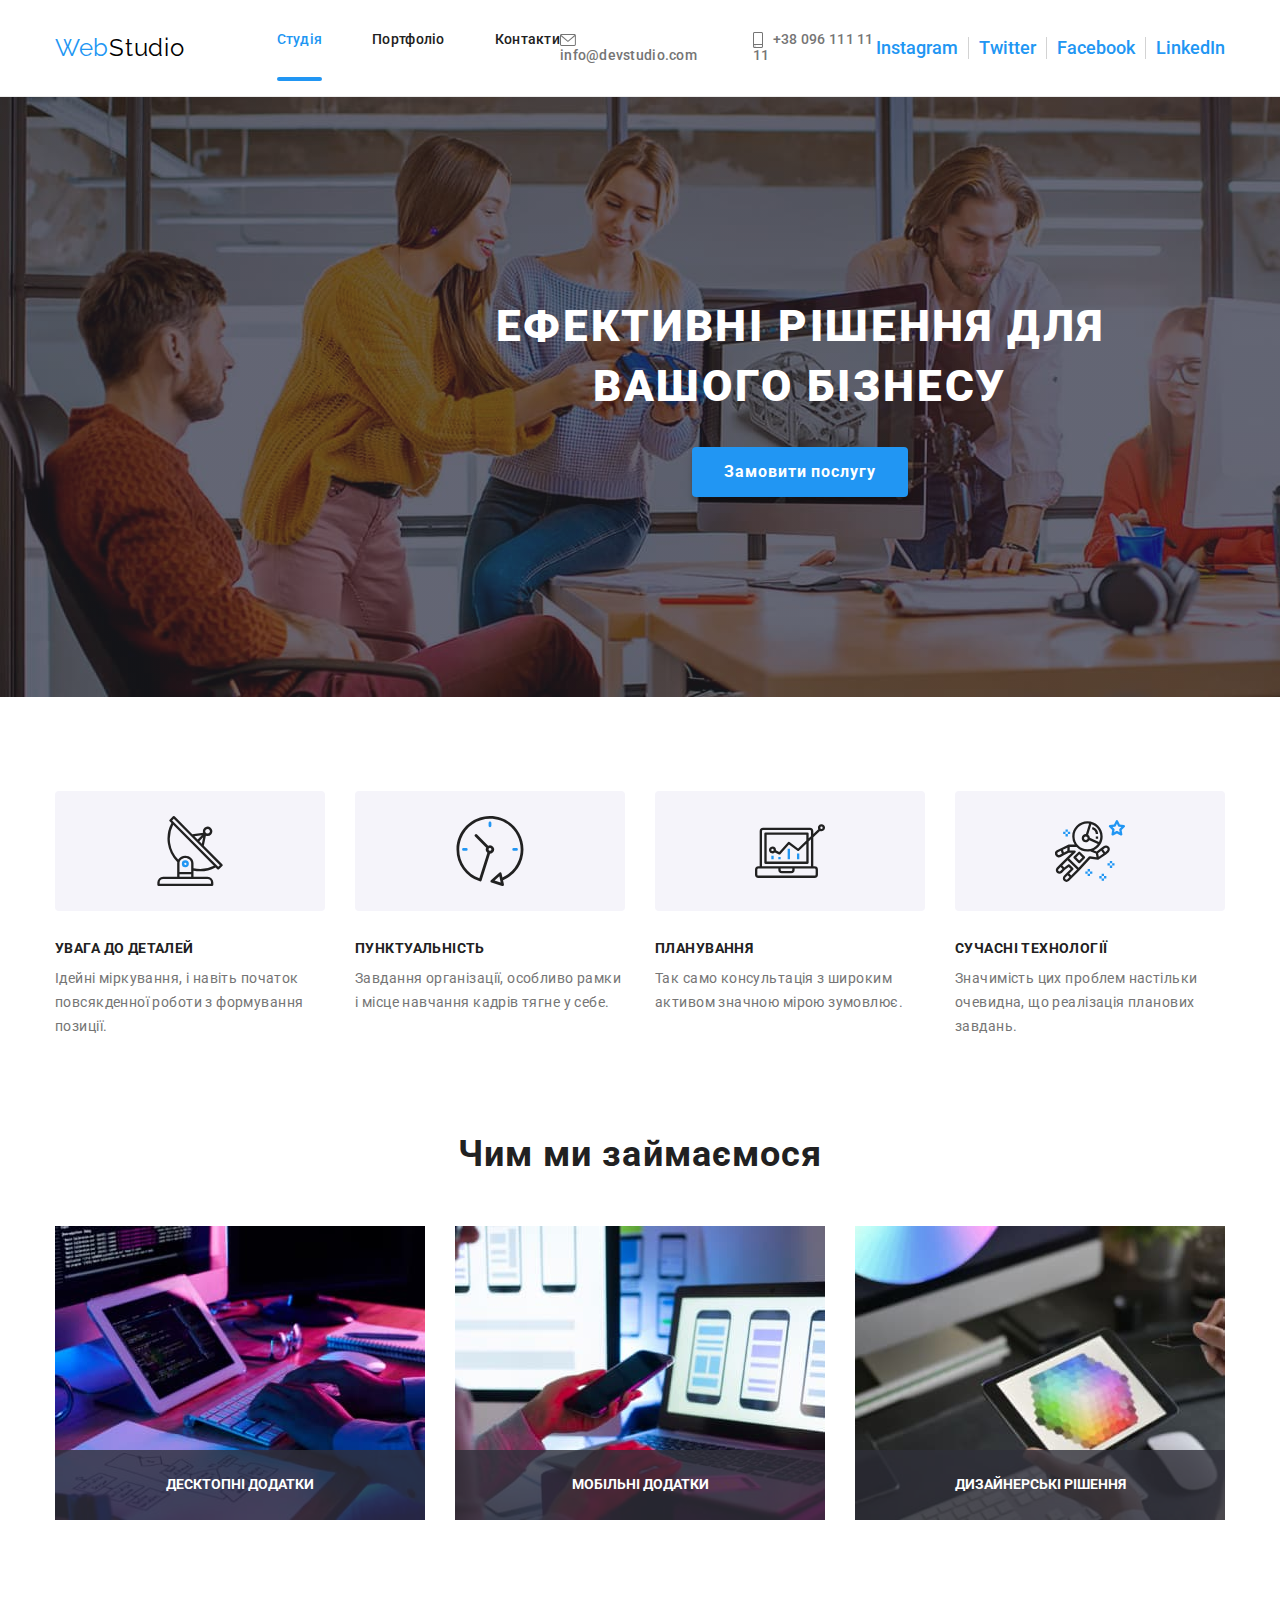
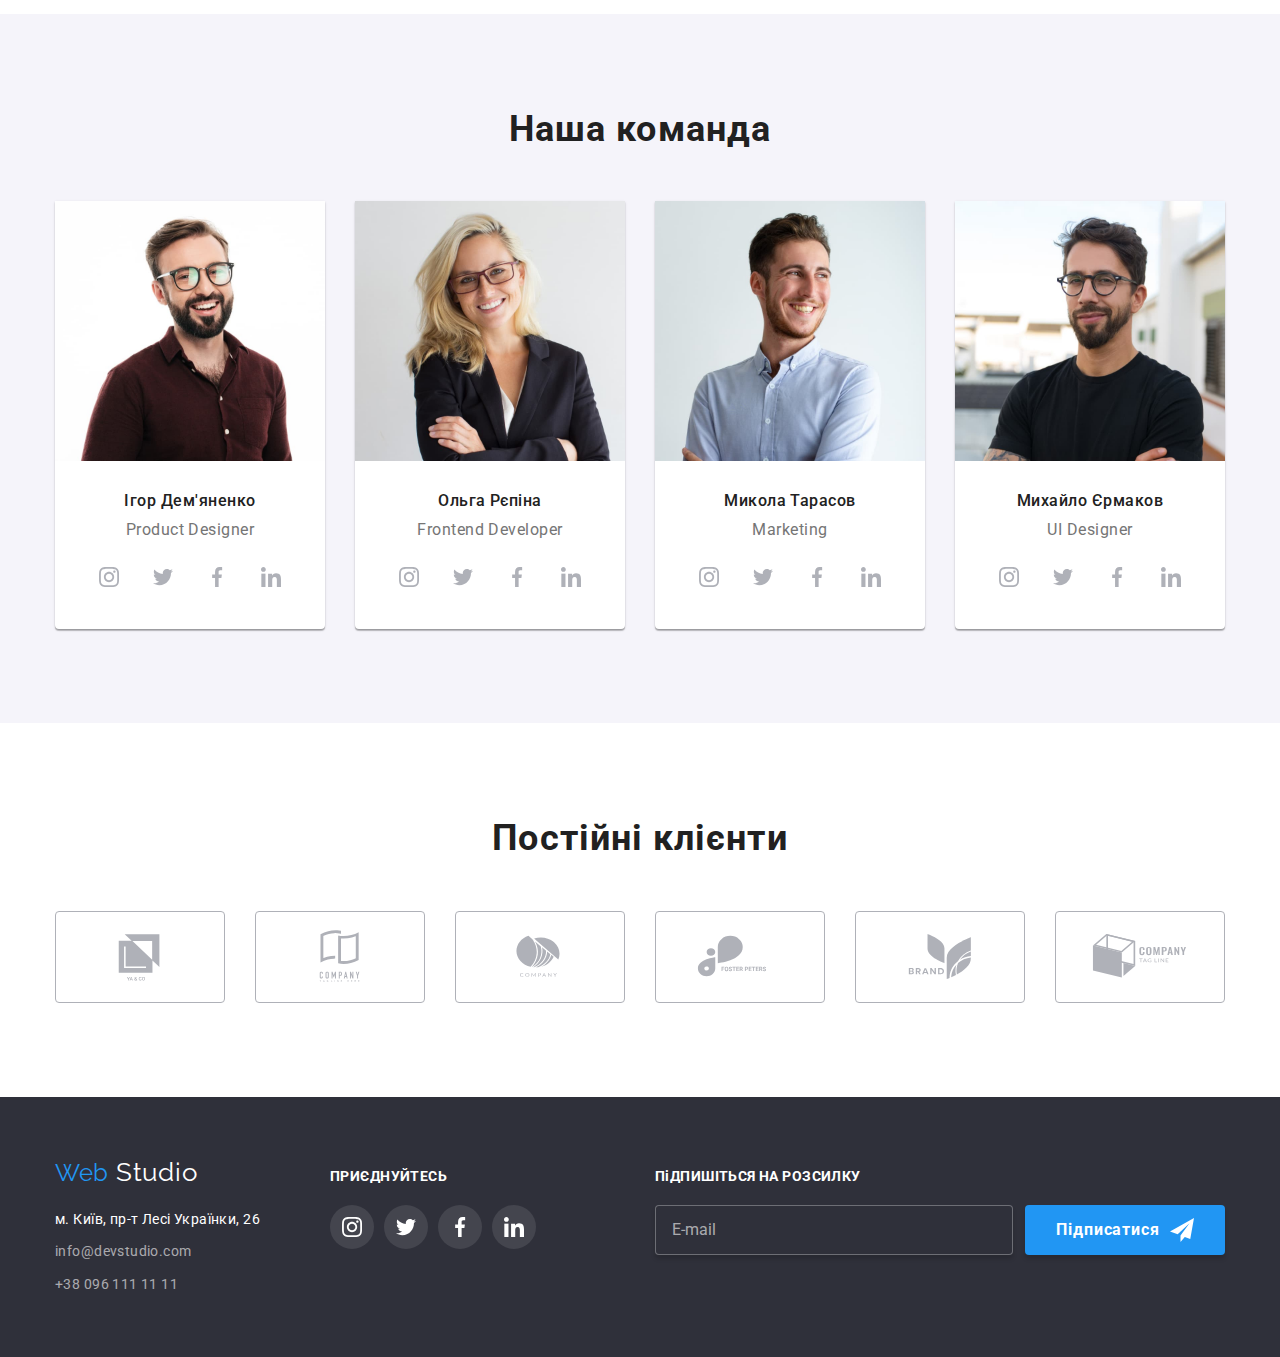
==== commit 5582270a: "10/12/2022" ====
--- a/index.html
+++ b/index.html
@@ -16,7 +16,7 @@
      <header class="header__border " > 
         <div class="conteiner main__nav">
                  <a class="logo" href="" lang="en"><span class="logo--blue">Web</span><span class="logo--black">Studio</span></a>
-            <div data-menu class="menu-bg is-open" id="menu-bg">
+            <div data-menu class="menu-bg " id="menu-bg">
                   <nav>
                   <ul class="nav__site">
                 <li class="nav__item"><a class="nav__link link current" href="./index.html">Студія</a></li>
@@ -51,10 +51,10 @@
             <button data-menu-button
              aria-expanded="false" 
              aria-controls="menu-bg"
-             type="button" class="menu-button is-open" >
+             type="button" class="menu-button " >
                 <svg width="24" height="16" aria-label="Мобільне меню" >
+                    <use class="menu-button__open" href="/img/symbol-defs.svg#icon-menu_24px"></use>
                     <use class="menu-button__close" href="/img/symbol-defs.svg#icon-close_24px"></use>
-                    <use class="menu-button__open" href="/img/symbol-defs.svg#icon-menu_24px"></use>            
                 </svg>
             </button>
          </div>
--- a/css/main.min.css
+++ b/css/main.min.css
@@ -1,5 +1 @@
-<<<<<<< HEAD
-.nav__site,.contact,.section__list,.social-list,.clients,.footer-social__list,.portfolio-filter,.projects,.mobile-social{list-style:none;padding:0;margin:0}.footer-subscribe__button,.form__checkbox,.portfolio-filter,.features__icon,.social-list,.social-list__links,.clients__link,.footer-social__links{display:-webkit-box;display:-ms-flexbox;display:flex;-webkit-box-align:center;-ms-flex-align:center;align-items:center;-webkit-box-pack:center;-ms-flex-pack:center;justify-content:center}html{-webkit-box-sizing:border-box;box-sizing:border-box}*,*::before,*::after{-webkit-box-sizing:inherit;box-sizing:inherit}.page{color:#757575;background-color:#fff;font-family:"Roboto",sans-serif}.conteiner{padding-left:15px;padding-right:15px;margin-left:auto;margin-right:auto}@media screen and (min-width: 480px){.conteiner{width:480px}}@media screen and (min-width: 768px){.conteiner{width:768px}}@media screen and (min-width: 1200px){.conteiner{width:1200px}}.list{list-style:none;padding:0;margin:0}.link{font-weight:500;font-size:14px;line-height:1.14;letter-spacing:.02em}.img-project{display:block}.section{padding-bottom:94px;padding-top:94px}.section__list{display:-webkit-box;display:-ms-flexbox;display:flex}@media screen and (max-width: 767px){.section__list{display:block}}.section__title{color:#212121;margin-top:0;margin-bottom:50px;font-weight:700;font-size:36px;line-height:1.2;text-align:center;letter-spacing:.03em}.header__border{position:relative;border-bottom:1px solid #ececec}.logo{text-decoration:none;font-family:"Raleway",sans-serif;font-size:26px;line-height:1.19;letter-spacing:.03em}@media screen and (min-width: 480px){.logo{font-size:24px;line-height:1.17}}.logo--blue{color:#2196f3}.logo--black{color:#000}.main__nav{display:-webkit-box;display:-ms-flexbox;display:flex;-webkit-box-align:center;-ms-flex-align:center;align-items:center;-webkit-box-pack:justify;-ms-flex-pack:justify;justify-content:space-between}.menu-button{z-index:1;display:inline-block;padding:0;width:40px;height:40px;border:none;background-color:#fff;margin-bottom:10px;margin-top:10px;cursor:pointer}.menu-button .menu-button__close{display:none}@media screen and (min-width: 768px){.menu-button{display:none}}.menu-button.is-open .menu-button__close{display:block}.menu-button.is-open .menu-button__close:hover{fill:#2196f3}.menu-button.is-open .menu-button__open{display:none}@media screen and (max-width: 767px){.menu-bg{display:none;position:absolute;left:0;top:0;width:100%;height:auto;background-color:#fff;padding:48px 40px}.menu-bg.is-open{display:block}}@media screen and (min-width: 768px){.menu-bg{display:-webkit-box;display:-ms-flexbox;display:flex;-webkit-box-flex:1;-ms-flex-positive:1;flex-grow:1;-webkit-box-pack:justify;-ms-flex-pack:justify;justify-content:space-between}}.nav__site .link.current{color:#2196f3}@media screen and (min-width: 768px){.nav__site{margin-left:87px;display:-webkit-box;display:-ms-flexbox;display:flex}}@media screen and (min-width: 1200px){.nav__site{margin-left:92px}}.nav__site .nav__link{color:#212121;text-decoration:none;display:block;-webkit-transition:color 250ms cubic-bezier(0.4, 0, 0.2, 1);transition:color 250ms cubic-bezier(0.4, 0, 0.2, 1)}.nav__site .nav__link:hover,.nav__site .nav__link:focus{color:#2196f3}@media screen and (max-width: 767px){.nav__site .nav__link{font-size:40px;line-height:1.17}}@media screen and (min-width: 768px){.nav__site .nav__link{position:relative;padding-bottom:32px;padding-top:32px}.nav__site .nav__link.current::after{position:absolute;left:0;bottom:-1px;content:"";display:block;width:100%;height:4px;background-color:#2196f3;border-radius:2px}}@media screen and (max-width: 767px){.nav__site:last-child{margin-bottom:302px}}@media screen and (min-width: 768px){.nav__item{margin-right:50px}.nav__item:last-child{margin-right:0}}@media screen and (max-width: 767px){.nav__item{padding-bottom:32px}.nav__item:last-child{padding-bottom:0}}.contact{display:-webkit-box;display:-ms-flexbox;display:flex}@media screen and (max-width: 767px){.contact{-webkit-box-orient:vertical;-webkit-box-direction:reverse;-ms-flex-direction:column-reverse;flex-direction:column-reverse}}@media screen and (min-width: 768px){.contact__item+.contact__item{margin-left:50px}}.contact__link{color:#757575;text-decoration:none;display:block;-webkit-transition:color 250ms cubic-bezier(0.4, 0, 0.2, 1);transition:color 250ms cubic-bezier(0.4, 0, 0.2, 1)}.contact__link:hover,.contact__link:focus{color:#2196f3}@media screen and (min-width: 768px){.contact__link{padding-top:32px;padding-bottom:32px}}@media screen and (max-width: 767px){.contact__item:last-child{padding-bottom:32px}.email-mobile{font-size:24px;line-height:1.16;margin-bottom:64px}.tel-mobile{font-size:34px;line-height:1.17;color:#2196f3}}.mobile-social{display:-webkit-box;display:-ms-flexbox;display:flex;-webkit-box-align:center;-ms-flex-align:center;align-items:center}.mobile-social__item{font-weight:500;font-size:18px;line-height:1.22;padding-left:10px;padding-right:10px;border-right:1px solid rgba(33,33,33,.2)}.mobile-social__itemlast-child{padding-right:0}.mobile-social__itemfirst-child{padding-left:0}.mobile-social__link{text-decoration:none;color:#2196f3}.hero{background-color:#2f303a;text-align:center;padding-top:200px;padding-bottom:200px}.hero__title{color:#fff;width:696px;margin:0 auto 30px;font-weight:900;font-size:44px;line-height:1.36;letter-spacing:.06em;text-transform:uppercase}.hero__button{color:#fff;background-color:#2196f3;-webkit-box-shadow:0px 4px 4px 0px rgba(0,0,0,.25);box-shadow:0px 4px 4px 0px rgba(0,0,0,.25);-webkit-transition:background-color 250ms cubic-bezier(0.4, 0, 0.2, 1);transition:background-color 250ms cubic-bezier(0.4, 0, 0.2, 1);display:inline-block;font-family:inherit;font-weight:700;font-size:16px;line-height:1.88;-webkit-box-align:center;-ms-flex-align:center;align-items:center;text-align:center;letter-spacing:.06em;cursor:pointer;border-radius:4px;border:none;padding:10px 32px;min-width:216px;height:50px}.hero__button:hover{background-color:#188ce8}.backdrop{position:fixed;z-index:2;top:0;left:0;width:100%;height:100%;background-color:rgba(0,0,0,.2);opacity:1;-webkit-transition:opacity 250ms cubic-bezier(0.4, 0, 0.2, 1);transition:opacity 250ms cubic-bezier(0.4, 0, 0.2, 1);overflow-y:scroll}.backdrop.is-hidden{opacity:0;pointer-events:none}@media screen and (max-width: 767px){.backdrop{width:480px;padding:93px 15px}}@media screen and (min-width: 768px){.backdrop.is-hidden .modal{-webkit-transform:translate(-50%, -50%) scale(0.5);transform:translate(-50%, -50%) scale(0.5)}}.modal{-webkit-transition:-webkit-transform 250ms cubic-bezier(0.4, 0, 0.2, 1);transition:-webkit-transform 250ms cubic-bezier(0.4, 0, 0.2, 1);transition:transform 250ms cubic-bezier(0.4, 0, 0.2, 1);transition:transform 250ms cubic-bezier(0.4, 0, 0.2, 1), -webkit-transform 250ms cubic-bezier(0.4, 0, 0.2, 1);background-color:#fff;border:1px solid rgba(0,0,0,.1);border-radius:4px;-webkit-box-shadow:0px 2px 1px 0px rgba(0,0,0,.2),0px 1px 1px 0px rgba(0,0,0,.14),0px 1px 3px 0px rgba(0,0,0,.12);box-shadow:0px 2px 1px 0px rgba(0,0,0,.2),0px 1px 1px 0px rgba(0,0,0,.14),0px 1px 3px 0px rgba(0,0,0,.12);padding:40px}@media screen and (max-width: 1199px){.modal{min-width:450px;position:relative}}@media screen and (min-width: 768px){.modal{position:absolute;top:50%;left:50%;-webkit-transform:translate(-50%, -50%) scale(1);transform:translate(-50%, -50%) scale(1)}}@media screen and (min-width: 1200px){.modal{min-width:528px}}.modal__btn--close{position:absolute;-webkit-transition:fill 250ms cubic-bezier(0.4, 0, 0.2, 1);transition:fill 250ms cubic-bezier(0.4, 0, 0.2, 1);top:8px;right:8px;width:30px;height:30px;border:1px solid rgba(0,0,0,.1);border-radius:50%;cursor:pointer;background:rgba(0,0,0,0);fill:#000}.modal__btn--close:hover{fill:#2196f3}.form__title{color:#212121;font-weight:700;font-size:20px;text-align:center;margin-top:0;margin-bottom:12px}@media screen and (max-width: 1199px){.form__title{line-height:1.5}}@media screen and (min-width: 1200px){.form__title{line-height:1.15}}.form__field{position:relative;width:100%;height:58px;margin-bottom:10px}.form__label{display:block;text-align:left;font-weight:400;font-size:12px;line-height:1.17;margin-bottom:4px}.form__input{display:block;padding-left:42px;padding-top:12px;padding-bottom:12px;width:100%;height:40px;border:1px solid rgba(33,33,33,.2);border-radius:4px;-webkit-transition:border 250ms cubic-bezier(0.4, 0, 0.2, 1);transition:border 250ms cubic-bezier(0.4, 0, 0.2, 1);outline:none}.form__input:hover{border:1px solid #2196f3}.form__input:hover+.form__icon{fill:#2196f3}.form__icon{position:absolute;top:50%;left:15px;-webkit-transition:fill 250ms cubic-bezier(0.4, 0, 0.2, 1);transition:fill 250ms cubic-bezier(0.4, 0, 0.2, 1)}.form__comment{height:138px;margin-bottom:20px}@media screen and (max-width: 1199px){.form__comment{width:370px}}@media screen and (min-width: 1200px){.form__comment{width:448px}}.form__comment--area{display:block;height:120px;padding:12px 16px;resize:none}.form__comment--area::-webkit-input-placeholder{color:rgba(117,117,117,.5)}.form__comment--area::-moz-placeholder{color:rgba(117,117,117,.5)}.form__comment--area:-ms-input-placeholder{color:rgba(117,117,117,.5)}.form__comment--area::-ms-input-placeholder{color:rgba(117,117,117,.5)}.form__comment--area::placeholder{color:rgba(117,117,117,.5)}.form__checkbox{margin-bottom:30px}@media screen and (max-width: 1199px){.form__lable--checkbox{font-size:12px;line-height:1.17}}@media screen and (min-width: 1200px){.form__lable--checkbox{font-size:14px;line-height:1.71}}.form__link{color:#2196f3}.form__check{-webkit-appearance:none;-moz-appearance:none;appearance:none;position:absolute}.form__icon--check{margin-right:7px;fill:#fff;border:#212121 solid 2px;border-radius:2px;vertical-align:text-bottom}.form__check:checked+.form__icon--check{fill:#fff;background-color:#2196f3;border:none}.form__button{color:#fff;background-color:#2196f3;-webkit-box-shadow:0px 4px 4px 0px rgba(0,0,0,.15);box-shadow:0px 4px 4px 0px rgba(0,0,0,.15);-webkit-transition:background-color 250ms cubic-bezier(0.4, 0, 0.2, 1);transition:background-color 250ms cubic-bezier(0.4, 0, 0.2, 1);display:inline-block;font-family:inherit;font-weight:700;font-size:16px;line-height:1.88;-webkit-box-align:center;-ms-flex-align:center;align-items:center;text-align:center;letter-spacing:.06em;cursor:pointer;border-radius:4px;border:none;min-width:200px;height:50px}.form__button:hover{background-color:#188ce8}.section__features{margin-right:30px}.section__features:last-child{margin-right:0}.features__title{margin-top:0;margin-bottom:10px;color:#212121;font-weight:700;font-size:14px;line-height:1.14;letter-spacing:.03em}.features__about{margin-top:0;margin-bottom:0;font-weight:400;font-size:14px;line-height:1.71;letter-spacing:.03em}.work{padding-top:0}@media screen and (max-width: 1199px){.work{display:none}}.work-item{position:relative;margin-right:30px}.work-item:last-child{margin-right:0}.work-item__label{position:absolute;bottom:0;width:100%;height:70px;background-color:rgba(47,48,58,.8);display:-webkit-box;display:-ms-flexbox;display:flex;-webkit-box-align:center;-ms-flex-align:center;align-items:center;-webkit-box-pack:center;-ms-flex-pack:center;justify-content:center}.work-item__name{text-transform:uppercase;font-weight:700;font-size:14px;line-height:1.14;color:#fff}.team{background-color:#f5f4fa}.team-list{background-color:#fff;-webkit-box-shadow:0px 2px 1px 0px rgba(0,0,0,.2),0px 1px 1px 0px rgba(0,0,0,.14),0px 1px 3px 0px rgba(0,0,0,.12);box-shadow:0px 2px 1px 0px rgba(0,0,0,.2),0px 1px 1px 0px rgba(0,0,0,.14),0px 1px 3px 0px rgba(0,0,0,.12);border-bottom-left-radius:4px;border-bottom-right-radius:4px;margin-right:30px}.team-list:last-child{margin-right:0}.team-list__worker{padding-top:30px;padding-bottom:30px}.team-list__name{color:#212121;margin-top:0;margin-bottom:10px;font-weight:500;font-size:16px;line-height:1.19;text-align:center;letter-spacing:.03em}.team-list__position{margin-top:0;margin-bottom:0;font-weight:400;font-size:16px;line-height:19px;text-align:center;letter-spacing:.03em}.contact-section{background-color:#2f303a;padding-top:60px;padding-bottom:60px}.contact-section .logo{display:inline-block;margin-bottom:20px}.footer-connect{display:-webkit-box;display:-ms-flexbox;display:flex;-webkit-box-align:baseline;-ms-flex-align:baseline;align-items:baseline}.logo--white{color:#fff;font-family:"Raleway",sans-serif;font-size:26px;line-height:1.19;letter-spacing:.03em}.link-footer{font-style:normal;font-weight:400;font-size:14px;line-height:1.71;letter-spacing:.03em;margin-bottom:9px}.link-footer:last-child{margin-bottom:0;display:inline-block}.link-footer__address{color:#fff;text-decoration:none;-webkit-transition:color 250ms cubic-bezier(0.4, 0, 0.2, 1);transition:color 250ms cubic-bezier(0.4, 0, 0.2, 1)}.link-footer__address:hover,.link-footer__address:focus{color:#2196f3}.link-footer__connect{color:rgba(255,255,255,.6);text-decoration:none;-webkit-transition:color 250ms cubic-bezier(0.4, 0, 0.2, 1);transition:color 250ms cubic-bezier(0.4, 0, 0.2, 1)}.link-footer__connect:hover,.link-footer__connect:focus{color:#2196f3}.footer-subscribe{margin-left:auto}.footer-subscribe__title{color:#fff;margin-top:0;margin-bottom:20px;font-weight:700;font-size:14px;line-height:1.14;letter-spacing:.03em}.footer-subscribe__item{display:-webkit-box;display:-ms-flexbox;display:flex}.footer-subscribe__input{margin-right:12px;width:358px;height:50px;padding-left:16px;padding-top:15px;padding-bottom:15px;background-color:#2f303a;border:1px solid rgba(255,255,255,.3);border-radius:4px;-webkit-box-shadow:0px 4px 4px 0px rgba(0,0,0,.15);box-shadow:0px 4px 4px 0px rgba(0,0,0,.15);color:#fff;outline:none}.footer-subscribe__input::-webkit-input-placeholder{color:rgba(255,255,255,.6)}.footer-subscribe__input::-moz-placeholder{color:rgba(255,255,255,.6)}.footer-subscribe__input:-ms-input-placeholder{color:rgba(255,255,255,.6)}.footer-subscribe__input::-ms-input-placeholder{color:rgba(255,255,255,.6)}.footer-subscribe__input::placeholder{color:rgba(255,255,255,.6)}.footer-subscribe__button{color:#fff;background-color:#2196f3;-webkit-box-shadow:0px 4px 4px 0px rgba(0,0,0,.15);box-shadow:0px 4px 4px 0px rgba(0,0,0,.15);font-family:inherit;font-weight:700;font-size:16px;line-height:1.88;text-align:left;letter-spacing:.06em;cursor:pointer;border-radius:4px;border:none;min-width:200px;height:50px}.footer-subscribe__icon{margin-left:10px}.portfolio-filter__item{margin-right:8px}.portfolio-filter__item:last-child{margin-right:0}.filter{color:#212121;background-color:#f5f4fa;display:inline-block;font-family:inherit;font-weight:500;font-size:16px;line-height:1.63;text-align:center;letter-spacing:.03em;cursor:pointer;border-radius:4px;padding:6px 22px;height:38px;border:none;-webkit-transition:color 250ms cubic-bezier(0.4, 0, 0.2, 1),background-color 250ms cubic-bezier(0.4, 0, 0.2, 1),-webkit-box-shadow 250ms cubic-bezier(0.4, 0, 0.2, 1);transition:color 250ms cubic-bezier(0.4, 0, 0.2, 1),background-color 250ms cubic-bezier(0.4, 0, 0.2, 1),-webkit-box-shadow 250ms cubic-bezier(0.4, 0, 0.2, 1);transition:color 250ms cubic-bezier(0.4, 0, 0.2, 1),background-color 250ms cubic-bezier(0.4, 0, 0.2, 1),box-shadow 250ms cubic-bezier(0.4, 0, 0.2, 1);transition:color 250ms cubic-bezier(0.4, 0, 0.2, 1),background-color 250ms cubic-bezier(0.4, 0, 0.2, 1),box-shadow 250ms cubic-bezier(0.4, 0, 0.2, 1),-webkit-box-shadow 250ms cubic-bezier(0.4, 0, 0.2, 1)}.filter:hover,.filter:focus{color:#fff;background-color:#2196f3;-webkit-box-shadow:0px 2px 2px 0px rgba(0,0,0,.12),0px 1px 2px 0px rgba(0,0,0,.08),0px 3px 1px 0px rgba(0,0,0,.1);box-shadow:0px 2px 2px 0px rgba(0,0,0,.12),0px 1px 2px 0px rgba(0,0,0,.08),0px 3px 1px 0px rgba(0,0,0,.1)}.projects{display:-webkit-box;display:-ms-flexbox;display:flex;-ms-flex-wrap:wrap;flex-wrap:wrap;margin-top:50px}.projects__item{width:370px;margin-right:30px;margin-bottom:30px}.projects__item:nth-child(3n){margin-right:0}.projects__item:nth-last-child(-n+3){margin-bottom:0}.projects__link{display:inline-block;-webkit-transition:-webkit-box-shadow 250ms cubic-bezier(0.4, 0, 0.2, 1);transition:-webkit-box-shadow 250ms cubic-bezier(0.4, 0, 0.2, 1);transition:box-shadow 250ms cubic-bezier(0.4, 0, 0.2, 1);transition:box-shadow 250ms cubic-bezier(0.4, 0, 0.2, 1), -webkit-box-shadow 250ms cubic-bezier(0.4, 0, 0.2, 1);text-decoration:none}.projects__link:hover{-webkit-box-shadow:1px 4px 6px 0px rgba(0,0,0,.16),0px 4px 4px 0px rgba(0,0,0,.06),0px 1px 1px 0px rgba(0,0,0,.12);box-shadow:1px 4px 6px 0px rgba(0,0,0,.16),0px 4px 4px 0px rgba(0,0,0,.06),0px 1px 1px 0px rgba(0,0,0,.12)}.projects__link:hover .projects__discription{-webkit-transform:translateY(0);transform:translateY(0);-webkit-transition:-webkit-transform 250ms cubic-bezier(0.4, 0, 0.2, 1);transition:-webkit-transform 250ms cubic-bezier(0.4, 0, 0.2, 1);transition:transform 250ms cubic-bezier(0.4, 0, 0.2, 1);transition:transform 250ms cubic-bezier(0.4, 0, 0.2, 1), -webkit-transform 250ms cubic-bezier(0.4, 0, 0.2, 1)}.projects__overlay-box{position:relative;overflow:hidden}.projects__discription{position:absolute;top:0;left:0;display:inline-block;padding:63px 24px;margin-top:0;text-align:left;width:100%;height:100%;font-weight:400;font-size:18px;line-height:1.6;letter-spacing:.03em;color:#fff;background-color:rgba(33,150,243,.9);-webkit-transform:translateY(101%);transform:translateY(101%);-webkit-transition:-webkit-transform 250ms cubic-bezier(0.4, 0, 0.2, 1);transition:-webkit-transform 250ms cubic-bezier(0.4, 0, 0.2, 1);transition:transform 250ms cubic-bezier(0.4, 0, 0.2, 1);transition:transform 250ms cubic-bezier(0.4, 0, 0.2, 1), -webkit-transform 250ms cubic-bezier(0.4, 0, 0.2, 1)}.projects__card{border:1px solid #eee;border-top:none;padding:20px 24px}.projects__name{color:#212121;font-weight:700;font-size:18px;line-height:2;letter-spacing:.06em;text-decoration:none;margin-top:0;margin-bottom:4px}.projects__filter{color:#757575;font-weight:400;font-size:16px;line-height:1.88;letter-spacing:.03em;margin-top:0;margin-bottom:0px}@media screen and (max-width: 767px){.contact__envelope,.contact__smartphone{display:none}}.contact__envelope{width:16px;height:12px;margin-right:10px;fill:currentColor;vertical-align:middle}.contact__smartphone{width:10px;height:16px;margin-right:10px;fill:currentColor;vertical-align:middle}.overlay{width:1600px;height:600px;margin-left:auto;margin-right:auto;background-image:-webkit-gradient(linear, left top, right top, from(rgba(47, 48, 58, 0.4)), to(rgba(47, 48, 58, 0.4))),url(../img/overlay.jpg);background-image:linear-gradient(to right, rgba(47, 48, 58, 0.4), rgba(47, 48, 58, 0.4)),url(../img/overlay.jpg);background-repeat:no-repeat;background-position:center;background-size:cover}@media screen and (max-width: 767px){.overlay{width:480px;padding:0 15}}.features__icon{width:270px;height:120px;background-color:#f5f4fa;border-radius:4px;margin-bottom:30px}.social-list{margin-top:16px}.social-list__item{width:44px;height:44px;background-color:#fff;margin-right:10px;border-radius:50%;-webkit-transition:background-color 250ms cubic-bezier(0.4, 0, 0.2, 1);transition:background-color 250ms cubic-bezier(0.4, 0, 0.2, 1)}.social-list__item:hover{background-color:#2196f3}.social-list__item:last-child{margin-right:0}.social-list__links{width:100%;height:100%;fill:#afb1b8;-webkit-transition:fill 250ms cubic-bezier(0.4, 0, 0.2, 1);transition:fill 250ms cubic-bezier(0.4, 0, 0.2, 1)}.social-list__links:hover{fill:#fff}.clients{display:-webkit-box;display:-ms-flexbox;display:flex}.clients__item{width:170px;height:92px;margin-right:30px;border:1px solid #afb1b8;border-radius:4px;-webkit-transition:border-color 250ms cubic-bezier(0.4, 0, 0.2, 1);transition:border-color 250ms cubic-bezier(0.4, 0, 0.2, 1)}.clients__item:hover,.clients__item:focus{border-color:#2196f3}.clients__item:last-child{margin-right:0}.clients__link{border-color:#afb1b8;fill:#afb1b8;width:100%;height:100%;-webkit-transition:border-color 250ms cubic-bezier(0.4, 0, 0.2, 1),fill 250ms cubic-bezier(0.4, 0, 0.2, 1);transition:border-color 250ms cubic-bezier(0.4, 0, 0.2, 1),fill 250ms cubic-bezier(0.4, 0, 0.2, 1)}.clients__link:hover,.clients__link:focus{border-color:#2196f3;fill:#2196f3}.footer-social{margin-left:70px}.footer-social__title{color:#fff;margin-top:0;margin-bottom:20px;font-weight:700;font-size:14px;line-height:1.14;letter-spacing:.03em}.footer-social__list{display:-webkit-box;display:-ms-flexbox;display:flex;-webkit-box-pack:justify;-ms-flex-pack:justify;justify-content:space-between}.footer-social__item{width:44px;height:44px;background-color:rgba(255,255,255,.1);margin-right:10px;border-radius:50%;-webkit-transition:background-color 250ms cubic-bezier(0.4, 0, 0.2, 1);transition:background-color 250ms cubic-bezier(0.4, 0, 0.2, 1)}.footer-social__item:hover{background-color:#2196f3}.footer-social__item:last-child{margin-right:0}.footer-social__links{width:100%;height:100%;fill:#fff}/*# sourceMappingURL=main.min.css.map */
-=======
-.nav__site,.contact,.section__list,.social-list,.clients,.footer-social__list,.portfolio-filter,.projects{list-style:none;padding:0;margin:0}.footer-subscribe__button,.form__checkbox,.portfolio-filter,.features__icon,.social-list,.social-list__links,.clients__link,.footer-social__links{display:-webkit-box;display:-ms-flexbox;display:flex;-webkit-box-align:center;-ms-flex-align:center;align-items:center;-webkit-box-pack:center;-ms-flex-pack:center;justify-content:center}html{-webkit-box-sizing:border-box;box-sizing:border-box}*,*::before,*::after{-webkit-box-sizing:inherit;box-sizing:inherit}.page{color:#757575;background-color:#fff;font-family:"Roboto",sans-serif}.conteiner{width:1200px;padding-left:15px;padding-right:15px;margin-left:auto;margin-right:auto}.list{list-style:none;padding:0;margin:0}.link{font-weight:500;font-size:14px;line-height:1.14;letter-spacing:.02em}.img-project{display:block}.section{padding-bottom:94px;padding-top:94px}.section__list{display:-webkit-box;display:-ms-flexbox;display:flex}.section__title{color:#212121;margin-top:0;margin-bottom:50px;font-weight:700;font-size:36px;line-height:1.2;text-align:center;letter-spacing:.03em}.header__border{border-bottom:1px solid #ececec}.logo{text-decoration:none;font-family:"Raleway",sans-serif;font-size:26px;line-height:1.19;letter-spacing:.03em}.logo--blue{color:#2196f3}.logo--black{color:#000}.main__nav{display:-webkit-box;display:-ms-flexbox;display:flex;-webkit-box-align:center;-ms-flex-align:center;align-items:center}.nav{margin-left:93px}.nav__site{display:-webkit-box;display:-ms-flexbox;display:flex}.nav__site .link.current{color:#2196f3}.nav__site .nav__link{position:relative;color:#212121;text-decoration:none;display:block;padding-top:32px;padding-bottom:32px;-webkit-transition:color 250ms cubic-bezier(0.4, 0, 0.2, 1);transition:color 250ms cubic-bezier(0.4, 0, 0.2, 1)}.nav__site .nav__link:hover,.nav__site .nav__link:focus{color:#2196f3}.nav__site .nav__link.current::after{position:absolute;left:0;bottom:-1px;content:"";display:block;width:100%;height:4px;background-color:#2196f3;border-radius:2px}.nav__item{margin-right:50px}.nav__item:last-child{margin-right:0}.contact{display:-webkit-box;display:-ms-flexbox;display:flex;margin-left:auto}.contact__item+.contact__item{margin-left:50px}.contact__link{color:#757575;text-decoration:none;display:block;padding-top:32px;padding-bottom:32px;-webkit-transition:color 250ms cubic-bezier(0.4, 0, 0.2, 1);transition:color 250ms cubic-bezier(0.4, 0, 0.2, 1)}.contact__link:hover,.contact__link:focus{color:#2196f3}.hero{background-color:#2f303a;text-align:center;padding-top:200px;padding-bottom:200px}.hero__title{color:#fff;width:696px;margin:0 auto 30px;font-weight:900;font-size:44px;line-height:1.36;letter-spacing:.06em;text-transform:uppercase}.hero__button{color:#fff;background-color:#2196f3;-webkit-box-shadow:0px 4px 4px 0px rgba(0,0,0,.25);box-shadow:0px 4px 4px 0px rgba(0,0,0,.25);-webkit-transition:background-color 250ms cubic-bezier(0.4, 0, 0.2, 1);transition:background-color 250ms cubic-bezier(0.4, 0, 0.2, 1);display:inline-block;font-family:inherit;font-weight:700;font-size:16px;line-height:1.88;-webkit-box-align:center;-ms-flex-align:center;align-items:center;text-align:center;letter-spacing:.06em;cursor:pointer;border-radius:4px;border:none;padding:10px 32px;min-width:216px;height:50px}.hero__button:hover{background-color:#188ce8}.backdrop{position:fixed;z-index:2;top:0;left:0;width:100%;height:100%;background-color:rgba(0,0,0,.2);opacity:1;-webkit-transition:opacity 250ms cubic-bezier(0.4, 0, 0.2, 1);transition:opacity 250ms cubic-bezier(0.4, 0, 0.2, 1)}.backdrop.is-hidden{opacity:0;pointer-events:none}.backdrop.is-hidden .modal{-webkit-transform:translate(-50%, -50%) scale(0.5);transform:translate(-50%, -50%) scale(0.5)}.modal{position:absolute;top:50%;left:50%;-webkit-transform:translate(-50%, -50%) scale(1);transform:translate(-50%, -50%) scale(1);-webkit-transition:-webkit-transform 250ms cubic-bezier(0.4, 0, 0.2, 1);transition:-webkit-transform 250ms cubic-bezier(0.4, 0, 0.2, 1);transition:transform 250ms cubic-bezier(0.4, 0, 0.2, 1);transition:transform 250ms cubic-bezier(0.4, 0, 0.2, 1), -webkit-transform 250ms cubic-bezier(0.4, 0, 0.2, 1);min-width:528px;background-color:#fff;border:1px solid rgba(0,0,0,.1);border-radius:4px;-webkit-box-shadow:0px 2px 1px 0px rgba(0,0,0,.2),0px 1px 1px 0px rgba(0,0,0,.14),0px 1px 3px 0px rgba(0,0,0,.12);box-shadow:0px 2px 1px 0px rgba(0,0,0,.2),0px 1px 1px 0px rgba(0,0,0,.14),0px 1px 3px 0px rgba(0,0,0,.12);padding:40px}.modal__btn--close{position:absolute;-webkit-transition:fill 250ms cubic-bezier(0.4, 0, 0.2, 1);transition:fill 250ms cubic-bezier(0.4, 0, 0.2, 1);top:8px;right:8px;width:30px;height:30px;border:1px solid rgba(0,0,0,.1);border-radius:50%;cursor:pointer;background:rgba(0,0,0,0);fill:#000}.modal__btn--close:hover{fill:#2196f3}.form__title{color:#212121;font-weight:700;font-size:20px;line-height:1.15;text-align:center;margin-top:0;margin-bottom:12px}.form__field{position:relative;width:100%;height:58px;margin-bottom:10px}.form__label{display:block;text-align:left;font-weight:400;font-size:12px;line-height:1.17;margin-bottom:4px}.form__input{display:block;padding-left:42px;padding-top:12px;padding-bottom:12px;width:100%;height:40px;border:1px solid rgba(33,33,33,.2);border-radius:4px;-webkit-transition:border 250ms cubic-bezier(0.4, 0, 0.2, 1);transition:border 250ms cubic-bezier(0.4, 0, 0.2, 1);outline:none}.form__input:hover{border:1px solid #2196f3}.form__input:hover+.form__icon{fill:#2196f3}.form__icon{position:absolute;top:50%;left:15px;-webkit-transition:fill 250ms cubic-bezier(0.4, 0, 0.2, 1);transition:fill 250ms cubic-bezier(0.4, 0, 0.2, 1)}.form__comment{width:448px;height:138px;margin-bottom:20px}.form__comment--area{display:block;height:120px;padding:12px 16px;resize:none}.form__comment--area::-webkit-input-placeholder{color:rgba(117,117,117,.5)}.form__comment--area::-moz-placeholder{color:rgba(117,117,117,.5)}.form__comment--area:-ms-input-placeholder{color:rgba(117,117,117,.5)}.form__comment--area::-ms-input-placeholder{color:rgba(117,117,117,.5)}.form__comment--area::placeholder{color:rgba(117,117,117,.5)}.form__checkbox{margin-bottom:30px}.form__lable--checkbox{font-size:14px;line-height:1.71}.form__link{color:#2196f3}.form__check{-webkit-appearance:none;-moz-appearance:none;appearance:none;position:absolute}.form__icon--check{margin-right:7px;fill:#fff;border:#212121 solid 2px;border-radius:2px;vertical-align:text-bottom}.form__check:checked+.form__icon--check{fill:#fff;background-color:#2196f3;border:none}.form__button{color:#fff;background-color:#2196f3;-webkit-box-shadow:0px 4px 4px 0px rgba(0,0,0,.15);box-shadow:0px 4px 4px 0px rgba(0,0,0,.15);-webkit-transition:background-color 250ms cubic-bezier(0.4, 0, 0.2, 1);transition:background-color 250ms cubic-bezier(0.4, 0, 0.2, 1);display:inline-block;font-family:inherit;font-weight:700;font-size:16px;line-height:1.88;-webkit-box-align:center;-ms-flex-align:center;align-items:center;text-align:center;letter-spacing:.06em;cursor:pointer;border-radius:4px;border:none;min-width:200px;height:50px}.form__button:hover{background-color:#188ce8}.section__features{margin-right:30px}.section__features:last-child{margin-right:0}.features__title{margin-top:0;margin-bottom:10px;color:#212121;font-weight:700;font-size:14px;line-height:1.14;letter-spacing:.03em}.features__about{margin-top:0;margin-bottom:0;font-weight:400;font-size:14px;line-height:1.71;letter-spacing:.03em}.work{padding-top:0}.work-item{position:relative;margin-right:30px}.work-item:last-child{margin-right:0}.work-item__label{position:absolute;bottom:0;width:100%;height:70px;background-color:rgba(47,48,58,.8);display:-webkit-box;display:-ms-flexbox;display:flex;-webkit-box-align:center;-ms-flex-align:center;align-items:center;-webkit-box-pack:center;-ms-flex-pack:center;justify-content:center}.work-item__name{text-transform:uppercase;font-weight:700;font-size:14px;line-height:1.14;color:#fff}.team{background-color:#f5f4fa}.team-list{margin-right:30px;background-color:#fff;-webkit-box-shadow:0px 2px 1px 0px rgba(0,0,0,.2),0px 1px 1px 0px rgba(0,0,0,.14),0px 1px 3px 0px rgba(0,0,0,.12);box-shadow:0px 2px 1px 0px rgba(0,0,0,.2),0px 1px 1px 0px rgba(0,0,0,.14),0px 1px 3px 0px rgba(0,0,0,.12);border-bottom-left-radius:4px;border-bottom-right-radius:4px}.team-list:last-child{margin-right:0}.team-list__worker{padding-top:30px;padding-bottom:30px}.team-list__name{color:#212121;margin-top:0;margin-bottom:10px;font-weight:500;font-size:16px;line-height:1.19;text-align:center;letter-spacing:.03em}.team-list__position{margin-top:0;margin-bottom:0;font-weight:400;font-size:16px;line-height:19px;text-align:center;letter-spacing:.03em}.contact-section{background-color:#2f303a;padding-top:60px;padding-bottom:60px}.contact-section .logo{display:inline-block;margin-bottom:20px}.footer-connect{display:-webkit-box;display:-ms-flexbox;display:flex;-webkit-box-align:baseline;-ms-flex-align:baseline;align-items:baseline}.logo--white{color:#fff;font-family:"Raleway",sans-serif;font-size:26px;line-height:1.19;letter-spacing:.03em}.link-footer{font-style:normal;font-weight:400;font-size:14px;line-height:1.71;letter-spacing:.03em;margin-bottom:9px}.link-footer:last-child{margin-bottom:0;display:inline-block}.link-footer__address{color:#fff;text-decoration:none;-webkit-transition:color 250ms cubic-bezier(0.4, 0, 0.2, 1);transition:color 250ms cubic-bezier(0.4, 0, 0.2, 1)}.link-footer__address:hover,.link-footer__address:focus{color:#2196f3}.link-footer__connect{color:rgba(255,255,255,.6);text-decoration:none;-webkit-transition:color 250ms cubic-bezier(0.4, 0, 0.2, 1);transition:color 250ms cubic-bezier(0.4, 0, 0.2, 1)}.link-footer__connect:hover,.link-footer__connect:focus{color:#2196f3}.footer-subscribe{margin-left:auto}.footer-subscribe__title{color:#fff;margin-top:0;margin-bottom:20px;font-weight:700;font-size:14px;line-height:1.14;letter-spacing:.03em}.footer-subscribe__item{display:-webkit-box;display:-ms-flexbox;display:flex}.footer-subscribe__input{margin-right:12px;width:358px;height:50px;padding-left:16px;padding-top:15px;padding-bottom:15px;background-color:#2f303a;border:1px solid rgba(255,255,255,.3);border-radius:4px;-webkit-box-shadow:0px 4px 4px 0px rgba(0,0,0,.15);box-shadow:0px 4px 4px 0px rgba(0,0,0,.15);color:#fff;outline:none}.footer-subscribe__input::-webkit-input-placeholder{color:rgba(255,255,255,.6)}.footer-subscribe__input::-moz-placeholder{color:rgba(255,255,255,.6)}.footer-subscribe__input:-ms-input-placeholder{color:rgba(255,255,255,.6)}.footer-subscribe__input::-ms-input-placeholder{color:rgba(255,255,255,.6)}.footer-subscribe__input::placeholder{color:rgba(255,255,255,.6)}.footer-subscribe__button{color:#fff;background-color:#2196f3;-webkit-box-shadow:0px 4px 4px 0px rgba(0,0,0,.15);box-shadow:0px 4px 4px 0px rgba(0,0,0,.15);font-family:inherit;font-weight:700;font-size:16px;line-height:1.88;text-align:left;letter-spacing:.06em;cursor:pointer;border-radius:4px;border:none;min-width:200px;height:50px}.footer-subscribe__icon{margin-left:10px}.portfolio-filter__item{margin-right:8px}.portfolio-filter__item:last-child{margin-right:0}.filter{color:#212121;background-color:#f5f4fa;display:inline-block;font-family:inherit;font-weight:500;font-size:16px;line-height:1.63;text-align:center;letter-spacing:.03em;cursor:pointer;border-radius:4px;padding:6px 22px;height:38px;border:none;-webkit-transition:color 250ms cubic-bezier(0.4, 0, 0.2, 1),background-color 250ms cubic-bezier(0.4, 0, 0.2, 1),-webkit-box-shadow 250ms cubic-bezier(0.4, 0, 0.2, 1);transition:color 250ms cubic-bezier(0.4, 0, 0.2, 1),background-color 250ms cubic-bezier(0.4, 0, 0.2, 1),-webkit-box-shadow 250ms cubic-bezier(0.4, 0, 0.2, 1);transition:color 250ms cubic-bezier(0.4, 0, 0.2, 1),background-color 250ms cubic-bezier(0.4, 0, 0.2, 1),box-shadow 250ms cubic-bezier(0.4, 0, 0.2, 1);transition:color 250ms cubic-bezier(0.4, 0, 0.2, 1),background-color 250ms cubic-bezier(0.4, 0, 0.2, 1),box-shadow 250ms cubic-bezier(0.4, 0, 0.2, 1),-webkit-box-shadow 250ms cubic-bezier(0.4, 0, 0.2, 1)}.filter:hover,.filter:focus{color:#fff;background-color:#2196f3;-webkit-box-shadow:0px 2px 2px 0px rgba(0,0,0,.12),0px 1px 2px 0px rgba(0,0,0,.08),0px 3px 1px 0px rgba(0,0,0,.1);box-shadow:0px 2px 2px 0px rgba(0,0,0,.12),0px 1px 2px 0px rgba(0,0,0,.08),0px 3px 1px 0px rgba(0,0,0,.1)}.projects{display:-webkit-box;display:-ms-flexbox;display:flex;-ms-flex-wrap:wrap;flex-wrap:wrap;margin-top:50px}.projects__item{width:370px;margin-right:30px;margin-bottom:30px}.projects__item:nth-child(3n){margin-right:0}.projects__item:nth-last-child(-n+3){margin-bottom:0}.projects__link{display:inline-block;-webkit-transition:-webkit-box-shadow 250ms cubic-bezier(0.4, 0, 0.2, 1);transition:-webkit-box-shadow 250ms cubic-bezier(0.4, 0, 0.2, 1);transition:box-shadow 250ms cubic-bezier(0.4, 0, 0.2, 1);transition:box-shadow 250ms cubic-bezier(0.4, 0, 0.2, 1), -webkit-box-shadow 250ms cubic-bezier(0.4, 0, 0.2, 1);text-decoration:none}.projects__link:hover{-webkit-box-shadow:1px 4px 6px 0px rgba(0,0,0,.16),0px 4px 4px 0px rgba(0,0,0,.06),0px 1px 1px 0px rgba(0,0,0,.12);box-shadow:1px 4px 6px 0px rgba(0,0,0,.16),0px 4px 4px 0px rgba(0,0,0,.06),0px 1px 1px 0px rgba(0,0,0,.12)}.projects__link:hover .projects__discription{-webkit-transform:translateY(0);transform:translateY(0);-webkit-transition:-webkit-transform 250ms cubic-bezier(0.4, 0, 0.2, 1);transition:-webkit-transform 250ms cubic-bezier(0.4, 0, 0.2, 1);transition:transform 250ms cubic-bezier(0.4, 0, 0.2, 1);transition:transform 250ms cubic-bezier(0.4, 0, 0.2, 1), -webkit-transform 250ms cubic-bezier(0.4, 0, 0.2, 1)}.projects__overlay-box{position:relative;overflow:hidden}.projects__discription{position:absolute;top:0;left:0;display:inline-block;padding:63px 24px;margin-top:0;text-align:left;width:100%;height:100%;font-weight:400;font-size:18px;line-height:1.6;letter-spacing:.03em;color:#fff;background-color:rgba(33,150,243,.9);-webkit-transform:translateY(101%);transform:translateY(101%);-webkit-transition:-webkit-transform 250ms cubic-bezier(0.4, 0, 0.2, 1);transition:-webkit-transform 250ms cubic-bezier(0.4, 0, 0.2, 1);transition:transform 250ms cubic-bezier(0.4, 0, 0.2, 1);transition:transform 250ms cubic-bezier(0.4, 0, 0.2, 1), -webkit-transform 250ms cubic-bezier(0.4, 0, 0.2, 1)}.projects__card{border:1px solid #eee;border-top:none;padding:20px 24px}.projects__name{color:#212121;font-weight:700;font-size:18px;line-height:2;letter-spacing:.06em;text-decoration:none;margin-top:0;margin-bottom:4px}.projects__filter{color:#757575;font-weight:400;font-size:16px;line-height:1.88;letter-spacing:.03em;margin-top:0;margin-bottom:0px}.contact__envelope{width:16px;height:12px;margin-right:10px;fill:currentColor;vertical-align:middle}.contact__smartphone{width:10px;height:16px;margin-right:10px;fill:currentColor;vertical-align:middle}.overlay{width:1600px;height:600px;margin-left:auto;margin-right:auto;background-image:-webkit-gradient(linear, left top, right top, from(rgba(47, 48, 58, 0.4)), to(rgba(47, 48, 58, 0.4))),url(../img/overlay.jpg);background-image:linear-gradient(to right, rgba(47, 48, 58, 0.4), rgba(47, 48, 58, 0.4)),url(../img/overlay.jpg);background-repeat:no-repeat;background-position:center;background-size:cover}.features__icon{width:270px;height:120px;background-color:#f5f4fa;border-radius:4px;margin-bottom:30px}.social-list{margin-top:16px}.social-list__item{width:44px;height:44px;background-color:#fff;margin-right:10px;border-radius:50%;-webkit-transition:background-color 250ms cubic-bezier(0.4, 0, 0.2, 1);transition:background-color 250ms cubic-bezier(0.4, 0, 0.2, 1)}.social-list__item:hover{background-color:#2196f3}.social-list__item:last-child{margin-right:0}.social-list__links{width:100%;height:100%;fill:#afb1b8;-webkit-transition:fill 250ms cubic-bezier(0.4, 0, 0.2, 1);transition:fill 250ms cubic-bezier(0.4, 0, 0.2, 1)}.social-list__links:hover{fill:#fff}.clients{display:-webkit-box;display:-ms-flexbox;display:flex}.clients__item{width:170px;height:92px;margin-right:30px;border:1px solid #afb1b8;border-radius:4px;-webkit-transition:border-color 250ms cubic-bezier(0.4, 0, 0.2, 1);transition:border-color 250ms cubic-bezier(0.4, 0, 0.2, 1)}.clients__item:hover,.clients__item:focus{border-color:#2196f3}.clients__item:last-child{margin-right:0}.clients__link{border-color:#afb1b8;fill:#afb1b8;width:100%;height:100%;-webkit-transition:border-color 250ms cubic-bezier(0.4, 0, 0.2, 1),fill 250ms cubic-bezier(0.4, 0, 0.2, 1);transition:border-color 250ms cubic-bezier(0.4, 0, 0.2, 1),fill 250ms cubic-bezier(0.4, 0, 0.2, 1)}.clients__link:hover,.clients__link:focus{border-color:#2196f3;fill:#2196f3}.footer-social{margin-left:70px}.footer-social__title{color:#fff;margin-top:0;margin-bottom:20px;font-weight:700;font-size:14px;line-height:1.14;letter-spacing:.03em}.footer-social__list{display:-webkit-box;display:-ms-flexbox;display:flex;-webkit-box-pack:justify;-ms-flex-pack:justify;justify-content:space-between}.footer-social__item{width:44px;height:44px;background-color:rgba(255,255,255,.1);margin-right:10px;border-radius:50%;-webkit-transition:background-color 250ms cubic-bezier(0.4, 0, 0.2, 1);transition:background-color 250ms cubic-bezier(0.4, 0, 0.2, 1)}.footer-social__item:hover{background-color:#2196f3}.footer-social__item:last-child{margin-right:0}.footer-social__links{width:100%;height:100%;fill:#fff}/*# sourceMappingURL=main.min.css.map */
->>>>>>> 226cdfa786b418f2d77f06c72fd821c5a4a1393f
+.nav__site,.contact,.section__list,.social-list,.clients,.footer-social__list,.portfolio-filter,.projects,.mobile-social{list-style:none;padding:0;margin:0}.footer-subscribe__button,.form__checkbox,.portfolio-filter,.features__icon,.social-list,.social-list__links,.clients__link,.footer-social__links{display:-webkit-box;display:-ms-flexbox;display:flex;-webkit-box-align:center;-ms-flex-align:center;align-items:center;-webkit-box-pack:center;-ms-flex-pack:center;justify-content:center}html{-webkit-box-sizing:border-box;box-sizing:border-box}*,*::before,*::after{-webkit-box-sizing:inherit;box-sizing:inherit}.page{color:#757575;background-color:#fff;font-family:"Roboto",sans-serif}.conteiner{padding-left:15px;padding-right:15px;margin-left:auto;margin-right:auto}@media screen and (min-width: 480px){.conteiner{width:480px}}@media screen and (min-width: 768px){.conteiner{width:768px}}@media screen and (min-width: 1200px){.conteiner{width:1200px}}.list{list-style:none;padding:0;margin:0}.link{font-weight:500;font-size:14px;line-height:1.14;letter-spacing:.02em}.img-project{display:block;max-width:100%;height:auto}.section{padding-bottom:94px;padding-top:94px}.section__list{display:-webkit-box;display:-ms-flexbox;display:flex}@media screen and (max-width: 767px){.section__list{display:block}}.section__title{color:#212121;margin-top:0;margin-bottom:50px;font-weight:700;font-size:36px;line-height:1.2;text-align:center;letter-spacing:.03em}.header__border{position:relative;border-bottom:1px solid #ececec}.logo{text-decoration:none;font-family:"Raleway",sans-serif;font-size:26px;line-height:1.19;letter-spacing:.03em}@media screen and (min-width: 480px){.logo{font-size:24px;line-height:1.17}}.logo--blue{color:#2196f3}.logo--black{color:#000}.main__nav{display:-webkit-box;display:-ms-flexbox;display:flex;-webkit-box-align:center;-ms-flex-align:center;align-items:center;-webkit-box-pack:justify;-ms-flex-pack:justify;justify-content:space-between}.menu-button{z-index:1;display:inline-block;padding:0;width:40px;height:40px;border:none;background-color:#fff;margin-bottom:10px;margin-top:10px;cursor:pointer}.menu-button .menu-button__close{display:none}@media screen and (min-width: 768px){.menu-button{display:none}}.menu-button.is-open .menu-button__close{display:block}.menu-button.is-open .menu-button__close:hover{fill:#2196f3}.menu-button.is-open .menu-button__open{display:none}@media screen and (max-width: 767px){.menu-bg{display:none;position:absolute;left:0;top:0;width:100%;height:auto;background-color:#fff;padding:48px 40px}.menu-bg.is-open{display:block}}@media screen and (min-width: 768px){.menu-bg{display:-webkit-box;display:-ms-flexbox;display:flex;-webkit-box-flex:1;-ms-flex-positive:1;flex-grow:1;-webkit-box-pack:justify;-ms-flex-pack:justify;justify-content:space-between}}.nav__site .link.current{color:#2196f3}@media screen and (min-width: 768px){.nav__site{margin-left:87px;display:-webkit-box;display:-ms-flexbox;display:flex}}@media screen and (min-width: 1200px){.nav__site{margin-left:92px}}.nav__site .nav__link{color:#212121;text-decoration:none;display:block;-webkit-transition:color 250ms cubic-bezier(0.4, 0, 0.2, 1);transition:color 250ms cubic-bezier(0.4, 0, 0.2, 1)}.nav__site .nav__link:hover,.nav__site .nav__link:focus{color:#2196f3}@media screen and (max-width: 767px){.nav__site .nav__link{font-size:40px;line-height:1.17}}@media screen and (min-width: 768px){.nav__site .nav__link{position:relative;padding-bottom:32px;padding-top:32px}.nav__site .nav__link.current::after{position:absolute;left:0;bottom:-1px;content:"";display:block;width:100%;height:4px;background-color:#2196f3;border-radius:2px}}@media screen and (max-width: 767px){.nav__site:last-child{margin-bottom:302px}}@media screen and (min-width: 768px){.nav__item{margin-right:50px}.nav__item:last-child{margin-right:0}}@media screen and (max-width: 767px){.nav__item{padding-bottom:32px}.nav__item:last-child{padding-bottom:0}}.contact{display:-webkit-box;display:-ms-flexbox;display:flex}@media screen and (max-width: 767px){.contact{-webkit-box-orient:vertical;-webkit-box-direction:reverse;-ms-flex-direction:column-reverse;flex-direction:column-reverse}}@media screen and (min-width: 768px){.contact__item+.contact__item{margin-left:50px}}.contact__link{color:#757575;text-decoration:none;display:block;-webkit-transition:color 250ms cubic-bezier(0.4, 0, 0.2, 1);transition:color 250ms cubic-bezier(0.4, 0, 0.2, 1)}.contact__link:hover,.contact__link:focus{color:#2196f3}@media screen and (min-width: 768px){.contact__link{padding-top:32px;padding-bottom:32px}}@media screen and (max-width: 767px){.contact__item:last-child{padding-bottom:32px}.email-mobile{font-size:24px;line-height:1.16;margin-bottom:64px}.tel-mobile{font-size:34px;line-height:1.17;color:#2196f3}}.mobile-social{display:-webkit-box;display:-ms-flexbox;display:flex;-webkit-box-align:center;-ms-flex-align:center;align-items:center}.mobile-social__item{font-weight:500;font-size:18px;line-height:1.22;padding-left:10px;padding-right:10px;border-right:1px solid rgba(33,33,33,.2)}.mobile-social__item:last-child{padding-right:0;border:none}.mobile-social__item:first-child{padding-left:0}.mobile-social__link{text-decoration:none;color:#2196f3}.hero{background-color:#2f303a;text-align:center;padding-top:200px;padding-bottom:200px}.hero__title{color:#fff;width:696px;margin:0 auto 30px;font-weight:900;font-size:44px;line-height:1.36;letter-spacing:.06em;text-transform:uppercase}.hero__button{color:#fff;background-color:#2196f3;-webkit-box-shadow:0px 4px 4px 0px rgba(0,0,0,.25);box-shadow:0px 4px 4px 0px rgba(0,0,0,.25);-webkit-transition:background-color 250ms cubic-bezier(0.4, 0, 0.2, 1);transition:background-color 250ms cubic-bezier(0.4, 0, 0.2, 1);display:inline-block;font-family:inherit;font-weight:700;font-size:16px;line-height:1.88;-webkit-box-align:center;-ms-flex-align:center;align-items:center;text-align:center;letter-spacing:.06em;cursor:pointer;border-radius:4px;border:none;padding:10px 32px;min-width:216px;height:50px}.hero__button:hover{background-color:#188ce8}.backdrop{position:fixed;z-index:2;top:0;left:0;width:100%;height:100%;background-color:rgba(0,0,0,.2);opacity:1;-webkit-transition:opacity 250ms cubic-bezier(0.4, 0, 0.2, 1);transition:opacity 250ms cubic-bezier(0.4, 0, 0.2, 1);overflow-y:scroll}.backdrop.is-hidden{opacity:0;pointer-events:none}@media screen and (max-width: 767px){.backdrop{width:480px;padding:93px 15px}}@media screen and (min-width: 768px){.backdrop.is-hidden .modal{-webkit-transform:translate(-50%, -50%) scale(0.5);transform:translate(-50%, -50%) scale(0.5)}}.modal{-webkit-transition:-webkit-transform 250ms cubic-bezier(0.4, 0, 0.2, 1);transition:-webkit-transform 250ms cubic-bezier(0.4, 0, 0.2, 1);transition:transform 250ms cubic-bezier(0.4, 0, 0.2, 1);transition:transform 250ms cubic-bezier(0.4, 0, 0.2, 1), -webkit-transform 250ms cubic-bezier(0.4, 0, 0.2, 1);background-color:#fff;border:1px solid rgba(0,0,0,.1);border-radius:4px;-webkit-box-shadow:0px 2px 1px 0px rgba(0,0,0,.2),0px 1px 1px 0px rgba(0,0,0,.14),0px 1px 3px 0px rgba(0,0,0,.12);box-shadow:0px 2px 1px 0px rgba(0,0,0,.2),0px 1px 1px 0px rgba(0,0,0,.14),0px 1px 3px 0px rgba(0,0,0,.12);padding:40px}@media screen and (max-width: 1199px){.modal{min-width:450px;position:relative}}@media screen and (min-width: 768px){.modal{position:absolute;top:50%;left:50%;-webkit-transform:translate(-50%, -50%) scale(1);transform:translate(-50%, -50%) scale(1)}}@media screen and (min-width: 1200px){.modal{min-width:528px}}.modal__btn--close{position:absolute;-webkit-transition:fill 250ms cubic-bezier(0.4, 0, 0.2, 1);transition:fill 250ms cubic-bezier(0.4, 0, 0.2, 1);top:8px;right:8px;width:30px;height:30px;border:1px solid rgba(0,0,0,.1);border-radius:50%;cursor:pointer;background:rgba(0,0,0,0);fill:#000}.modal__btn--close:hover{fill:#2196f3}.form__title{color:#212121;font-weight:700;font-size:20px;text-align:center;margin-top:0;margin-bottom:12px}@media screen and (max-width: 1199px){.form__title{line-height:1.5}}@media screen and (min-width: 1200px){.form__title{line-height:1.15}}.form__field{position:relative;width:100%;height:58px;margin-bottom:10px}.form__label{display:block;text-align:left;font-weight:400;font-size:12px;line-height:1.17;margin-bottom:4px}.form__input{display:block;padding-left:42px;padding-top:12px;padding-bottom:12px;width:100%;height:40px;border:1px solid rgba(33,33,33,.2);border-radius:4px;-webkit-transition:border 250ms cubic-bezier(0.4, 0, 0.2, 1);transition:border 250ms cubic-bezier(0.4, 0, 0.2, 1);outline:none}.form__input:hover{border:1px solid #2196f3}.form__input:hover+.form__icon{fill:#2196f3}.form__icon{position:absolute;top:50%;left:15px;-webkit-transition:fill 250ms cubic-bezier(0.4, 0, 0.2, 1);transition:fill 250ms cubic-bezier(0.4, 0, 0.2, 1)}.form__comment{height:138px;margin-bottom:20px}@media screen and (max-width: 1199px){.form__comment{width:370px}}@media screen and (min-width: 1200px){.form__comment{width:448px}}.form__comment--area{display:block;height:120px;padding:12px 16px;resize:none}.form__comment--area::-webkit-input-placeholder{color:rgba(117,117,117,.5)}.form__comment--area::-moz-placeholder{color:rgba(117,117,117,.5)}.form__comment--area:-ms-input-placeholder{color:rgba(117,117,117,.5)}.form__comment--area::-ms-input-placeholder{color:rgba(117,117,117,.5)}.form__comment--area::placeholder{color:rgba(117,117,117,.5)}.form__checkbox{margin-bottom:30px}@media screen and (max-width: 1199px){.form__lable--checkbox{font-size:12px;line-height:1.17}}@media screen and (min-width: 1200px){.form__lable--checkbox{font-size:14px;line-height:1.71}}.form__link{color:#2196f3}.form__check{-webkit-appearance:none;-moz-appearance:none;appearance:none;position:absolute}.form__icon--check{margin-right:7px;fill:#fff;border:#212121 solid 2px;border-radius:2px;vertical-align:text-bottom}.form__check:checked+.form__icon--check{fill:#fff;background-color:#2196f3;border:none}.form__button{color:#fff;background-color:#2196f3;-webkit-box-shadow:0px 4px 4px 0px rgba(0,0,0,.15);box-shadow:0px 4px 4px 0px rgba(0,0,0,.15);-webkit-transition:background-color 250ms cubic-bezier(0.4, 0, 0.2, 1);transition:background-color 250ms cubic-bezier(0.4, 0, 0.2, 1);display:inline-block;font-family:inherit;font-weight:700;font-size:16px;line-height:1.88;-webkit-box-align:center;-ms-flex-align:center;align-items:center;text-align:center;letter-spacing:.06em;cursor:pointer;border-radius:4px;border:none;min-width:200px;height:50px}.form__button:hover{background-color:#188ce8}.section__features{margin-right:30px}.section__features:last-child{margin-right:0}.features__title{margin-top:0;margin-bottom:10px;color:#212121;font-weight:700;font-size:14px;line-height:1.14;letter-spacing:.03em}.features__about{margin-top:0;margin-bottom:0;font-weight:400;font-size:14px;line-height:1.71;letter-spacing:.03em}.work{padding-top:0}@media screen and (max-width: 1199px){.work{display:none}}.work-item{position:relative;margin-right:30px}.work-item:last-child{margin-right:0}.work-item__label{position:absolute;bottom:0;width:100%;height:70px;background-color:rgba(47,48,58,.8);display:-webkit-box;display:-ms-flexbox;display:flex;-webkit-box-align:center;-ms-flex-align:center;align-items:center;-webkit-box-pack:center;-ms-flex-pack:center;justify-content:center}.work-item__name{text-transform:uppercase;font-weight:700;font-size:14px;line-height:1.14;color:#fff}.team{background-color:#f5f4fa}.team-list{margin-right:30px;background-color:#fff;-webkit-box-shadow:0px 2px 1px 0px rgba(0,0,0,.2),0px 1px 1px 0px rgba(0,0,0,.14),0px 1px 3px 0px rgba(0,0,0,.12);box-shadow:0px 2px 1px 0px rgba(0,0,0,.2),0px 1px 1px 0px rgba(0,0,0,.14),0px 1px 3px 0px rgba(0,0,0,.12);border-bottom-left-radius:4px;border-bottom-right-radius:4px;margin-right:30px}.team-list:last-child{margin-right:0}.team-list:last-child{margin-right:0}.team-list__worker{padding-top:30px;padding-bottom:30px}.team-list__name{color:#212121;margin-top:0;margin-bottom:10px;font-weight:500;font-size:16px;line-height:1.19;text-align:center;letter-spacing:.03em}.team-list__position{margin-top:0;margin-bottom:0;font-weight:400;font-size:16px;line-height:19px;text-align:center;letter-spacing:.03em}.contact-section{background-color:#2f303a;padding-top:60px;padding-bottom:60px}.contact-section .logo{display:inline-block;margin-bottom:20px}.footer-connect{display:-webkit-box;display:-ms-flexbox;display:flex;-webkit-box-align:baseline;-ms-flex-align:baseline;align-items:baseline}.logo--white{color:#fff;font-family:"Raleway",sans-serif;font-size:26px;line-height:1.19;letter-spacing:.03em}.link-footer{font-style:normal;font-weight:400;font-size:14px;line-height:1.71;letter-spacing:.03em;margin-bottom:9px}.link-footer:last-child{margin-bottom:0;display:inline-block}.link-footer__address{color:#fff;text-decoration:none;-webkit-transition:color 250ms cubic-bezier(0.4, 0, 0.2, 1);transition:color 250ms cubic-bezier(0.4, 0, 0.2, 1)}.link-footer__address:hover,.link-footer__address:focus{color:#2196f3}.link-footer__connect{color:rgba(255,255,255,.6);text-decoration:none;-webkit-transition:color 250ms cubic-bezier(0.4, 0, 0.2, 1);transition:color 250ms cubic-bezier(0.4, 0, 0.2, 1)}.link-footer__connect:hover,.link-footer__connect:focus{color:#2196f3}.footer-subscribe{margin-left:auto}.footer-subscribe__title{color:#fff;margin-top:0;margin-bottom:20px;font-weight:700;font-size:14px;line-height:1.14;letter-spacing:.03em}.footer-subscribe__item{display:-webkit-box;display:-ms-flexbox;display:flex}.footer-subscribe__input{margin-right:12px;width:358px;height:50px;padding-left:16px;padding-top:15px;padding-bottom:15px;background-color:#2f303a;border:1px solid rgba(255,255,255,.3);border-radius:4px;-webkit-box-shadow:0px 4px 4px 0px rgba(0,0,0,.15);box-shadow:0px 4px 4px 0px rgba(0,0,0,.15);color:#fff;outline:none}.footer-subscribe__input::-webkit-input-placeholder{color:rgba(255,255,255,.6)}.footer-subscribe__input::-moz-placeholder{color:rgba(255,255,255,.6)}.footer-subscribe__input:-ms-input-placeholder{color:rgba(255,255,255,.6)}.footer-subscribe__input::-ms-input-placeholder{color:rgba(255,255,255,.6)}.footer-subscribe__input::placeholder{color:rgba(255,255,255,.6)}.footer-subscribe__button{color:#fff;background-color:#2196f3;-webkit-box-shadow:0px 4px 4px 0px rgba(0,0,0,.15);box-shadow:0px 4px 4px 0px rgba(0,0,0,.15);font-family:inherit;font-weight:700;font-size:16px;line-height:1.88;text-align:left;letter-spacing:.06em;cursor:pointer;border-radius:4px;border:none;min-width:200px;height:50px}.footer-subscribe__icon{margin-left:10px}.portfolio-filter__item{margin-right:8px}.portfolio-filter__item:last-child{margin-right:0}.filter{color:#212121;background-color:#f5f4fa;display:inline-block;font-family:inherit;font-weight:500;font-size:16px;line-height:1.63;text-align:center;letter-spacing:.03em;cursor:pointer;border-radius:4px;padding:6px 22px;height:38px;border:none;-webkit-transition:color 250ms cubic-bezier(0.4, 0, 0.2, 1),background-color 250ms cubic-bezier(0.4, 0, 0.2, 1),-webkit-box-shadow 250ms cubic-bezier(0.4, 0, 0.2, 1);transition:color 250ms cubic-bezier(0.4, 0, 0.2, 1),background-color 250ms cubic-bezier(0.4, 0, 0.2, 1),-webkit-box-shadow 250ms cubic-bezier(0.4, 0, 0.2, 1);transition:color 250ms cubic-bezier(0.4, 0, 0.2, 1),background-color 250ms cubic-bezier(0.4, 0, 0.2, 1),box-shadow 250ms cubic-bezier(0.4, 0, 0.2, 1);transition:color 250ms cubic-bezier(0.4, 0, 0.2, 1),background-color 250ms cubic-bezier(0.4, 0, 0.2, 1),box-shadow 250ms cubic-bezier(0.4, 0, 0.2, 1),-webkit-box-shadow 250ms cubic-bezier(0.4, 0, 0.2, 1)}.filter:hover,.filter:focus{color:#fff;background-color:#2196f3;-webkit-box-shadow:0px 2px 2px 0px rgba(0,0,0,.12),0px 1px 2px 0px rgba(0,0,0,.08),0px 3px 1px 0px rgba(0,0,0,.1);box-shadow:0px 2px 2px 0px rgba(0,0,0,.12),0px 1px 2px 0px rgba(0,0,0,.08),0px 3px 1px 0px rgba(0,0,0,.1)}.projects{display:-webkit-box;display:-ms-flexbox;display:flex;-ms-flex-wrap:wrap;flex-wrap:wrap;margin-top:50px}.projects__item{width:370px;margin-right:30px;margin-bottom:30px}.projects__item:nth-child(3n){margin-right:0}.projects__item:nth-last-child(-n+3){margin-bottom:0}.projects__link{display:inline-block;-webkit-transition:-webkit-box-shadow 250ms cubic-bezier(0.4, 0, 0.2, 1);transition:-webkit-box-shadow 250ms cubic-bezier(0.4, 0, 0.2, 1);transition:box-shadow 250ms cubic-bezier(0.4, 0, 0.2, 1);transition:box-shadow 250ms cubic-bezier(0.4, 0, 0.2, 1), -webkit-box-shadow 250ms cubic-bezier(0.4, 0, 0.2, 1);text-decoration:none}.projects__link:hover{-webkit-box-shadow:1px 4px 6px 0px rgba(0,0,0,.16),0px 4px 4px 0px rgba(0,0,0,.06),0px 1px 1px 0px rgba(0,0,0,.12);box-shadow:1px 4px 6px 0px rgba(0,0,0,.16),0px 4px 4px 0px rgba(0,0,0,.06),0px 1px 1px 0px rgba(0,0,0,.12)}.projects__link:hover .projects__discription{-webkit-transform:translateY(0);transform:translateY(0);-webkit-transition:-webkit-transform 250ms cubic-bezier(0.4, 0, 0.2, 1);transition:-webkit-transform 250ms cubic-bezier(0.4, 0, 0.2, 1);transition:transform 250ms cubic-bezier(0.4, 0, 0.2, 1);transition:transform 250ms cubic-bezier(0.4, 0, 0.2, 1), -webkit-transform 250ms cubic-bezier(0.4, 0, 0.2, 1)}.projects__overlay-box{position:relative;overflow:hidden}.projects__discription{position:absolute;top:0;left:0;display:inline-block;padding:63px 24px;margin-top:0;text-align:left;width:100%;height:100%;font-weight:400;font-size:18px;line-height:1.6;letter-spacing:.03em;color:#fff;background-color:rgba(33,150,243,.9);-webkit-transform:translateY(101%);transform:translateY(101%);-webkit-transition:-webkit-transform 250ms cubic-bezier(0.4, 0, 0.2, 1);transition:-webkit-transform 250ms cubic-bezier(0.4, 0, 0.2, 1);transition:transform 250ms cubic-bezier(0.4, 0, 0.2, 1);transition:transform 250ms cubic-bezier(0.4, 0, 0.2, 1), -webkit-transform 250ms cubic-bezier(0.4, 0, 0.2, 1)}.projects__card{border:1px solid #eee;border-top:none;padding:20px 24px}.projects__name{color:#212121;font-weight:700;font-size:18px;line-height:2;letter-spacing:.06em;text-decoration:none;margin-top:0;margin-bottom:4px}.projects__filter{color:#757575;font-weight:400;font-size:16px;line-height:1.88;letter-spacing:.03em;margin-top:0;margin-bottom:0px}@media screen and (max-width: 767px){.contact__envelope,.contact__smartphone{display:none}}.contact__envelope{width:16px;height:12px;margin-right:10px;fill:currentColor;vertical-align:middle}.contact__smartphone{width:10px;height:16px;margin-right:10px;fill:currentColor;vertical-align:middle}.overlay{width:1600px;height:600px;margin-left:auto;margin-right:auto;background-image:-webkit-gradient(linear, left top, right top, from(rgba(47, 48, 58, 0.4)), to(rgba(47, 48, 58, 0.4))),url(../img/overlay.jpg);background-image:linear-gradient(to right, rgba(47, 48, 58, 0.4), rgba(47, 48, 58, 0.4)),url(../img/overlay.jpg);background-repeat:no-repeat;background-position:center;background-size:cover}@media screen and (max-width: 767px){.overlay{width:480px;padding:0 15}}.features__icon{width:270px;height:120px;background-color:#f5f4fa;border-radius:4px;margin-bottom:30px}.social-list{margin-top:16px}.social-list__item{width:44px;height:44px;background-color:#fff;margin-right:10px;border-radius:50%;-webkit-transition:background-color 250ms cubic-bezier(0.4, 0, 0.2, 1);transition:background-color 250ms cubic-bezier(0.4, 0, 0.2, 1)}.social-list__item:hover{background-color:#2196f3}.social-list__item:last-child{margin-right:0}.social-list__links{width:100%;height:100%;fill:#afb1b8;-webkit-transition:fill 250ms cubic-bezier(0.4, 0, 0.2, 1);transition:fill 250ms cubic-bezier(0.4, 0, 0.2, 1)}.social-list__links:hover{fill:#fff}.clients{display:-webkit-box;display:-ms-flexbox;display:flex}.clients__item{width:170px;height:92px;margin-right:30px;border:1px solid #afb1b8;border-radius:4px;-webkit-transition:border-color 250ms cubic-bezier(0.4, 0, 0.2, 1);transition:border-color 250ms cubic-bezier(0.4, 0, 0.2, 1)}.clients__item:hover,.clients__item:focus{border-color:#2196f3}.clients__item:last-child{margin-right:0}.clients__link{border-color:#afb1b8;fill:#afb1b8;width:100%;height:100%;-webkit-transition:border-color 250ms cubic-bezier(0.4, 0, 0.2, 1),fill 250ms cubic-bezier(0.4, 0, 0.2, 1);transition:border-color 250ms cubic-bezier(0.4, 0, 0.2, 1),fill 250ms cubic-bezier(0.4, 0, 0.2, 1)}.clients__link:hover,.clients__link:focus{border-color:#2196f3;fill:#2196f3}.footer-social{margin-left:70px}.footer-social__title{color:#fff;margin-top:0;margin-bottom:20px;font-weight:700;font-size:14px;line-height:1.14;letter-spacing:.03em}.footer-social__list{display:-webkit-box;display:-ms-flexbox;display:flex;-webkit-box-pack:justify;-ms-flex-pack:justify;justify-content:space-between}.footer-social__item{width:44px;height:44px;background-color:rgba(255,255,255,.1);margin-right:10px;border-radius:50%;-webkit-transition:background-color 250ms cubic-bezier(0.4, 0, 0.2, 1);transition:background-color 250ms cubic-bezier(0.4, 0, 0.2, 1)}.footer-social__item:hover{background-color:#2196f3}.footer-social__item:last-child{margin-right:0}.footer-social__links{width:100%;height:100%;fill:#fff}/*# sourceMappingURL=main.min.css.map */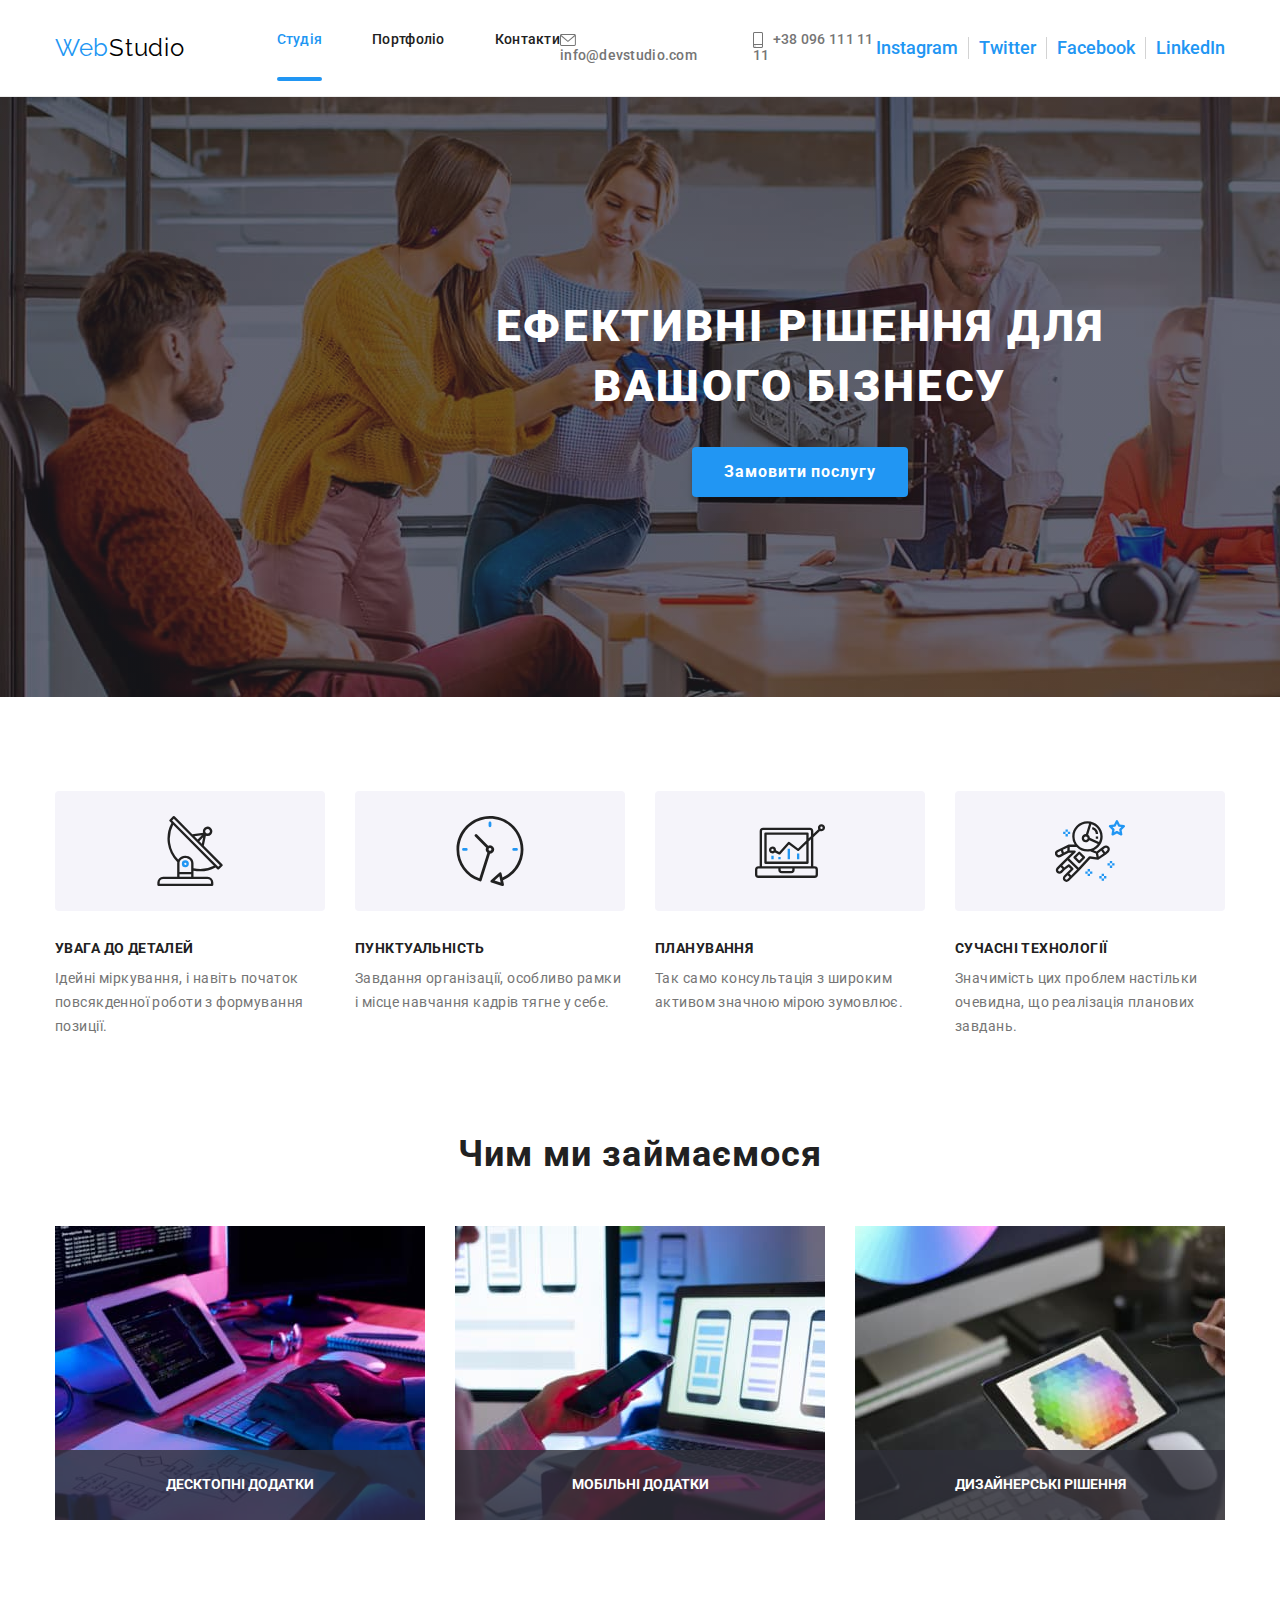
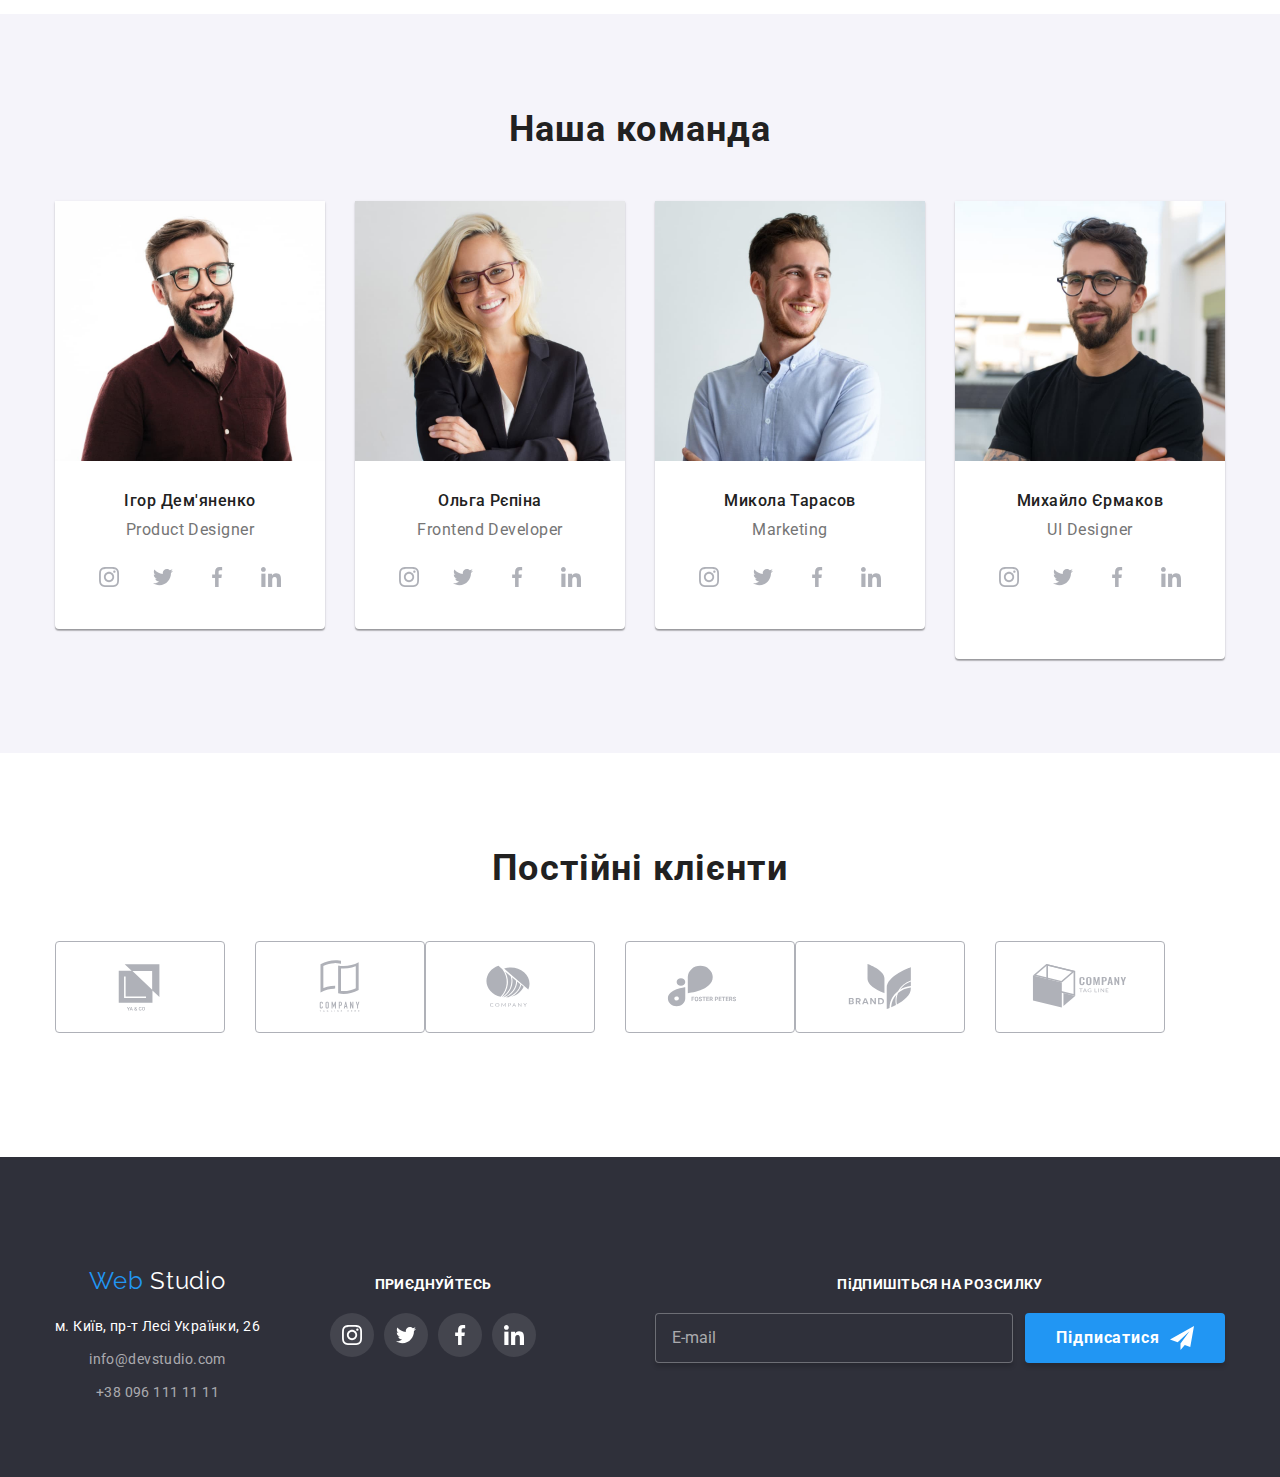
==== commit 2c910459: "12.12.2022" ====
--- a/index.html
+++ b/index.html
@@ -161,8 +161,7 @@
                     <p class="features__about">Значимість цих проблем настільки очевидна, що реалізація планових завдань.</p>
                 </li>
             </ul>
-            </div>
-        </section>
+            </div></section>
             <!--Чим ми займаємося-->
         <section class="section work">
             <div class="conteiner">
--- a/css/main.min.css
+++ b/css/main.min.css
@@ -1 +1 @@
-.nav__site,.contact,.section__list,.social-list,.clients,.footer-social__list,.portfolio-filter,.projects,.mobile-social{list-style:none;padding:0;margin:0}.footer-subscribe__button,.form__checkbox,.portfolio-filter,.features__icon,.social-list,.social-list__links,.clients__link,.footer-social__links{display:-webkit-box;display:-ms-flexbox;display:flex;-webkit-box-align:center;-ms-flex-align:center;align-items:center;-webkit-box-pack:center;-ms-flex-pack:center;justify-content:center}html{-webkit-box-sizing:border-box;box-sizing:border-box}*,*::before,*::after{-webkit-box-sizing:inherit;box-sizing:inherit}.page{color:#757575;background-color:#fff;font-family:"Roboto",sans-serif}.conteiner{padding-left:15px;padding-right:15px;margin-left:auto;margin-right:auto}@media screen and (min-width: 480px){.conteiner{width:480px}}@media screen and (min-width: 768px){.conteiner{width:768px}}@media screen and (min-width: 1200px){.conteiner{width:1200px}}.list{list-style:none;padding:0;margin:0}.link{font-weight:500;font-size:14px;line-height:1.14;letter-spacing:.02em}.img-project{display:block;max-width:100%;height:auto}.section{padding-bottom:94px;padding-top:94px}.section__list{display:-webkit-box;display:-ms-flexbox;display:flex}@media screen and (max-width: 767px){.section__list{display:block}}.section__title{color:#212121;margin-top:0;margin-bottom:50px;font-weight:700;font-size:36px;line-height:1.2;text-align:center;letter-spacing:.03em}.header__border{position:relative;border-bottom:1px solid #ececec}.logo{text-decoration:none;font-family:"Raleway",sans-serif;font-size:26px;line-height:1.19;letter-spacing:.03em}@media screen and (min-width: 480px){.logo{font-size:24px;line-height:1.17}}.logo--blue{color:#2196f3}.logo--black{color:#000}.main__nav{display:-webkit-box;display:-ms-flexbox;display:flex;-webkit-box-align:center;-ms-flex-align:center;align-items:center;-webkit-box-pack:justify;-ms-flex-pack:justify;justify-content:space-between}.menu-button{z-index:1;display:inline-block;padding:0;width:40px;height:40px;border:none;background-color:#fff;margin-bottom:10px;margin-top:10px;cursor:pointer}.menu-button .menu-button__close{display:none}@media screen and (min-width: 768px){.menu-button{display:none}}.menu-button.is-open .menu-button__close{display:block}.menu-button.is-open .menu-button__close:hover{fill:#2196f3}.menu-button.is-open .menu-button__open{display:none}@media screen and (max-width: 767px){.menu-bg{display:none;position:absolute;left:0;top:0;width:100%;height:auto;background-color:#fff;padding:48px 40px}.menu-bg.is-open{display:block}}@media screen and (min-width: 768px){.menu-bg{display:-webkit-box;display:-ms-flexbox;display:flex;-webkit-box-flex:1;-ms-flex-positive:1;flex-grow:1;-webkit-box-pack:justify;-ms-flex-pack:justify;justify-content:space-between}}.nav__site .link.current{color:#2196f3}@media screen and (min-width: 768px){.nav__site{margin-left:87px;display:-webkit-box;display:-ms-flexbox;display:flex}}@media screen and (min-width: 1200px){.nav__site{margin-left:92px}}.nav__site .nav__link{color:#212121;text-decoration:none;display:block;-webkit-transition:color 250ms cubic-bezier(0.4, 0, 0.2, 1);transition:color 250ms cubic-bezier(0.4, 0, 0.2, 1)}.nav__site .nav__link:hover,.nav__site .nav__link:focus{color:#2196f3}@media screen and (max-width: 767px){.nav__site .nav__link{font-size:40px;line-height:1.17}}@media screen and (min-width: 768px){.nav__site .nav__link{position:relative;padding-bottom:32px;padding-top:32px}.nav__site .nav__link.current::after{position:absolute;left:0;bottom:-1px;content:"";display:block;width:100%;height:4px;background-color:#2196f3;border-radius:2px}}@media screen and (max-width: 767px){.nav__site:last-child{margin-bottom:302px}}@media screen and (min-width: 768px){.nav__item{margin-right:50px}.nav__item:last-child{margin-right:0}}@media screen and (max-width: 767px){.nav__item{padding-bottom:32px}.nav__item:last-child{padding-bottom:0}}.contact{display:-webkit-box;display:-ms-flexbox;display:flex}@media screen and (max-width: 767px){.contact{-webkit-box-orient:vertical;-webkit-box-direction:reverse;-ms-flex-direction:column-reverse;flex-direction:column-reverse}}@media screen and (min-width: 768px){.contact__item+.contact__item{margin-left:50px}}.contact__link{color:#757575;text-decoration:none;display:block;-webkit-transition:color 250ms cubic-bezier(0.4, 0, 0.2, 1);transition:color 250ms cubic-bezier(0.4, 0, 0.2, 1)}.contact__link:hover,.contact__link:focus{color:#2196f3}@media screen and (min-width: 768px){.contact__link{padding-top:32px;padding-bottom:32px}}@media screen and (max-width: 767px){.contact__item:last-child{padding-bottom:32px}.email-mobile{font-size:24px;line-height:1.16;margin-bottom:64px}.tel-mobile{font-size:34px;line-height:1.17;color:#2196f3}}.mobile-social{display:-webkit-box;display:-ms-flexbox;display:flex;-webkit-box-align:center;-ms-flex-align:center;align-items:center}.mobile-social__item{font-weight:500;font-size:18px;line-height:1.22;padding-left:10px;padding-right:10px;border-right:1px solid rgba(33,33,33,.2)}.mobile-social__item:last-child{padding-right:0;border:none}.mobile-social__item:first-child{padding-left:0}.mobile-social__link{text-decoration:none;color:#2196f3}.hero{background-color:#2f303a;text-align:center;padding-top:200px;padding-bottom:200px}.hero__title{color:#fff;width:696px;margin:0 auto 30px;font-weight:900;font-size:44px;line-height:1.36;letter-spacing:.06em;text-transform:uppercase}.hero__button{color:#fff;background-color:#2196f3;-webkit-box-shadow:0px 4px 4px 0px rgba(0,0,0,.25);box-shadow:0px 4px 4px 0px rgba(0,0,0,.25);-webkit-transition:background-color 250ms cubic-bezier(0.4, 0, 0.2, 1);transition:background-color 250ms cubic-bezier(0.4, 0, 0.2, 1);display:inline-block;font-family:inherit;font-weight:700;font-size:16px;line-height:1.88;-webkit-box-align:center;-ms-flex-align:center;align-items:center;text-align:center;letter-spacing:.06em;cursor:pointer;border-radius:4px;border:none;padding:10px 32px;min-width:216px;height:50px}.hero__button:hover{background-color:#188ce8}.backdrop{position:fixed;z-index:2;top:0;left:0;width:100%;height:100%;background-color:rgba(0,0,0,.2);opacity:1;-webkit-transition:opacity 250ms cubic-bezier(0.4, 0, 0.2, 1);transition:opacity 250ms cubic-bezier(0.4, 0, 0.2, 1);overflow-y:scroll}.backdrop.is-hidden{opacity:0;pointer-events:none}@media screen and (max-width: 767px){.backdrop{width:480px;padding:93px 15px}}@media screen and (min-width: 768px){.backdrop.is-hidden .modal{-webkit-transform:translate(-50%, -50%) scale(0.5);transform:translate(-50%, -50%) scale(0.5)}}.modal{-webkit-transition:-webkit-transform 250ms cubic-bezier(0.4, 0, 0.2, 1);transition:-webkit-transform 250ms cubic-bezier(0.4, 0, 0.2, 1);transition:transform 250ms cubic-bezier(0.4, 0, 0.2, 1);transition:transform 250ms cubic-bezier(0.4, 0, 0.2, 1), -webkit-transform 250ms cubic-bezier(0.4, 0, 0.2, 1);background-color:#fff;border:1px solid rgba(0,0,0,.1);border-radius:4px;-webkit-box-shadow:0px 2px 1px 0px rgba(0,0,0,.2),0px 1px 1px 0px rgba(0,0,0,.14),0px 1px 3px 0px rgba(0,0,0,.12);box-shadow:0px 2px 1px 0px rgba(0,0,0,.2),0px 1px 1px 0px rgba(0,0,0,.14),0px 1px 3px 0px rgba(0,0,0,.12);padding:40px}@media screen and (max-width: 1199px){.modal{min-width:450px;position:relative}}@media screen and (min-width: 768px){.modal{position:absolute;top:50%;left:50%;-webkit-transform:translate(-50%, -50%) scale(1);transform:translate(-50%, -50%) scale(1)}}@media screen and (min-width: 1200px){.modal{min-width:528px}}.modal__btn--close{position:absolute;-webkit-transition:fill 250ms cubic-bezier(0.4, 0, 0.2, 1);transition:fill 250ms cubic-bezier(0.4, 0, 0.2, 1);top:8px;right:8px;width:30px;height:30px;border:1px solid rgba(0,0,0,.1);border-radius:50%;cursor:pointer;background:rgba(0,0,0,0);fill:#000}.modal__btn--close:hover{fill:#2196f3}.form__title{color:#212121;font-weight:700;font-size:20px;text-align:center;margin-top:0;margin-bottom:12px}@media screen and (max-width: 1199px){.form__title{line-height:1.5}}@media screen and (min-width: 1200px){.form__title{line-height:1.15}}.form__field{position:relative;width:100%;height:58px;margin-bottom:10px}.form__label{display:block;text-align:left;font-weight:400;font-size:12px;line-height:1.17;margin-bottom:4px}.form__input{display:block;padding-left:42px;padding-top:12px;padding-bottom:12px;width:100%;height:40px;border:1px solid rgba(33,33,33,.2);border-radius:4px;-webkit-transition:border 250ms cubic-bezier(0.4, 0, 0.2, 1);transition:border 250ms cubic-bezier(0.4, 0, 0.2, 1);outline:none}.form__input:hover{border:1px solid #2196f3}.form__input:hover+.form__icon{fill:#2196f3}.form__icon{position:absolute;top:50%;left:15px;-webkit-transition:fill 250ms cubic-bezier(0.4, 0, 0.2, 1);transition:fill 250ms cubic-bezier(0.4, 0, 0.2, 1)}.form__comment{height:138px;margin-bottom:20px}@media screen and (max-width: 1199px){.form__comment{width:370px}}@media screen and (min-width: 1200px){.form__comment{width:448px}}.form__comment--area{display:block;height:120px;padding:12px 16px;resize:none}.form__comment--area::-webkit-input-placeholder{color:rgba(117,117,117,.5)}.form__comment--area::-moz-placeholder{color:rgba(117,117,117,.5)}.form__comment--area:-ms-input-placeholder{color:rgba(117,117,117,.5)}.form__comment--area::-ms-input-placeholder{color:rgba(117,117,117,.5)}.form__comment--area::placeholder{color:rgba(117,117,117,.5)}.form__checkbox{margin-bottom:30px}@media screen and (max-width: 1199px){.form__lable--checkbox{font-size:12px;line-height:1.17}}@media screen and (min-width: 1200px){.form__lable--checkbox{font-size:14px;line-height:1.71}}.form__link{color:#2196f3}.form__check{-webkit-appearance:none;-moz-appearance:none;appearance:none;position:absolute}.form__icon--check{margin-right:7px;fill:#fff;border:#212121 solid 2px;border-radius:2px;vertical-align:text-bottom}.form__check:checked+.form__icon--check{fill:#fff;background-color:#2196f3;border:none}.form__button{color:#fff;background-color:#2196f3;-webkit-box-shadow:0px 4px 4px 0px rgba(0,0,0,.15);box-shadow:0px 4px 4px 0px rgba(0,0,0,.15);-webkit-transition:background-color 250ms cubic-bezier(0.4, 0, 0.2, 1);transition:background-color 250ms cubic-bezier(0.4, 0, 0.2, 1);display:inline-block;font-family:inherit;font-weight:700;font-size:16px;line-height:1.88;-webkit-box-align:center;-ms-flex-align:center;align-items:center;text-align:center;letter-spacing:.06em;cursor:pointer;border-radius:4px;border:none;min-width:200px;height:50px}.form__button:hover{background-color:#188ce8}.section__features{margin-right:30px}.section__features:last-child{margin-right:0}.features__title{margin-top:0;margin-bottom:10px;color:#212121;font-weight:700;font-size:14px;line-height:1.14;letter-spacing:.03em}.features__about{margin-top:0;margin-bottom:0;font-weight:400;font-size:14px;line-height:1.71;letter-spacing:.03em}.work{padding-top:0}@media screen and (max-width: 1199px){.work{display:none}}.work-item{position:relative;margin-right:30px}.work-item:last-child{margin-right:0}.work-item__label{position:absolute;bottom:0;width:100%;height:70px;background-color:rgba(47,48,58,.8);display:-webkit-box;display:-ms-flexbox;display:flex;-webkit-box-align:center;-ms-flex-align:center;align-items:center;-webkit-box-pack:center;-ms-flex-pack:center;justify-content:center}.work-item__name{text-transform:uppercase;font-weight:700;font-size:14px;line-height:1.14;color:#fff}.team{background-color:#f5f4fa}.team-list{margin-right:30px;background-color:#fff;-webkit-box-shadow:0px 2px 1px 0px rgba(0,0,0,.2),0px 1px 1px 0px rgba(0,0,0,.14),0px 1px 3px 0px rgba(0,0,0,.12);box-shadow:0px 2px 1px 0px rgba(0,0,0,.2),0px 1px 1px 0px rgba(0,0,0,.14),0px 1px 3px 0px rgba(0,0,0,.12);border-bottom-left-radius:4px;border-bottom-right-radius:4px;margin-right:30px}.team-list:last-child{margin-right:0}.team-list:last-child{margin-right:0}.team-list__worker{padding-top:30px;padding-bottom:30px}.team-list__name{color:#212121;margin-top:0;margin-bottom:10px;font-weight:500;font-size:16px;line-height:1.19;text-align:center;letter-spacing:.03em}.team-list__position{margin-top:0;margin-bottom:0;font-weight:400;font-size:16px;line-height:19px;text-align:center;letter-spacing:.03em}.contact-section{background-color:#2f303a;padding-top:60px;padding-bottom:60px}.contact-section .logo{display:inline-block;margin-bottom:20px}.footer-connect{display:-webkit-box;display:-ms-flexbox;display:flex;-webkit-box-align:baseline;-ms-flex-align:baseline;align-items:baseline}.logo--white{color:#fff;font-family:"Raleway",sans-serif;font-size:26px;line-height:1.19;letter-spacing:.03em}.link-footer{font-style:normal;font-weight:400;font-size:14px;line-height:1.71;letter-spacing:.03em;margin-bottom:9px}.link-footer:last-child{margin-bottom:0;display:inline-block}.link-footer__address{color:#fff;text-decoration:none;-webkit-transition:color 250ms cubic-bezier(0.4, 0, 0.2, 1);transition:color 250ms cubic-bezier(0.4, 0, 0.2, 1)}.link-footer__address:hover,.link-footer__address:focus{color:#2196f3}.link-footer__connect{color:rgba(255,255,255,.6);text-decoration:none;-webkit-transition:color 250ms cubic-bezier(0.4, 0, 0.2, 1);transition:color 250ms cubic-bezier(0.4, 0, 0.2, 1)}.link-footer__connect:hover,.link-footer__connect:focus{color:#2196f3}.footer-subscribe{margin-left:auto}.footer-subscribe__title{color:#fff;margin-top:0;margin-bottom:20px;font-weight:700;font-size:14px;line-height:1.14;letter-spacing:.03em}.footer-subscribe__item{display:-webkit-box;display:-ms-flexbox;display:flex}.footer-subscribe__input{margin-right:12px;width:358px;height:50px;padding-left:16px;padding-top:15px;padding-bottom:15px;background-color:#2f303a;border:1px solid rgba(255,255,255,.3);border-radius:4px;-webkit-box-shadow:0px 4px 4px 0px rgba(0,0,0,.15);box-shadow:0px 4px 4px 0px rgba(0,0,0,.15);color:#fff;outline:none}.footer-subscribe__input::-webkit-input-placeholder{color:rgba(255,255,255,.6)}.footer-subscribe__input::-moz-placeholder{color:rgba(255,255,255,.6)}.footer-subscribe__input:-ms-input-placeholder{color:rgba(255,255,255,.6)}.footer-subscribe__input::-ms-input-placeholder{color:rgba(255,255,255,.6)}.footer-subscribe__input::placeholder{color:rgba(255,255,255,.6)}.footer-subscribe__button{color:#fff;background-color:#2196f3;-webkit-box-shadow:0px 4px 4px 0px rgba(0,0,0,.15);box-shadow:0px 4px 4px 0px rgba(0,0,0,.15);font-family:inherit;font-weight:700;font-size:16px;line-height:1.88;text-align:left;letter-spacing:.06em;cursor:pointer;border-radius:4px;border:none;min-width:200px;height:50px}.footer-subscribe__icon{margin-left:10px}.portfolio-filter__item{margin-right:8px}.portfolio-filter__item:last-child{margin-right:0}.filter{color:#212121;background-color:#f5f4fa;display:inline-block;font-family:inherit;font-weight:500;font-size:16px;line-height:1.63;text-align:center;letter-spacing:.03em;cursor:pointer;border-radius:4px;padding:6px 22px;height:38px;border:none;-webkit-transition:color 250ms cubic-bezier(0.4, 0, 0.2, 1),background-color 250ms cubic-bezier(0.4, 0, 0.2, 1),-webkit-box-shadow 250ms cubic-bezier(0.4, 0, 0.2, 1);transition:color 250ms cubic-bezier(0.4, 0, 0.2, 1),background-color 250ms cubic-bezier(0.4, 0, 0.2, 1),-webkit-box-shadow 250ms cubic-bezier(0.4, 0, 0.2, 1);transition:color 250ms cubic-bezier(0.4, 0, 0.2, 1),background-color 250ms cubic-bezier(0.4, 0, 0.2, 1),box-shadow 250ms cubic-bezier(0.4, 0, 0.2, 1);transition:color 250ms cubic-bezier(0.4, 0, 0.2, 1),background-color 250ms cubic-bezier(0.4, 0, 0.2, 1),box-shadow 250ms cubic-bezier(0.4, 0, 0.2, 1),-webkit-box-shadow 250ms cubic-bezier(0.4, 0, 0.2, 1)}.filter:hover,.filter:focus{color:#fff;background-color:#2196f3;-webkit-box-shadow:0px 2px 2px 0px rgba(0,0,0,.12),0px 1px 2px 0px rgba(0,0,0,.08),0px 3px 1px 0px rgba(0,0,0,.1);box-shadow:0px 2px 2px 0px rgba(0,0,0,.12),0px 1px 2px 0px rgba(0,0,0,.08),0px 3px 1px 0px rgba(0,0,0,.1)}.projects{display:-webkit-box;display:-ms-flexbox;display:flex;-ms-flex-wrap:wrap;flex-wrap:wrap;margin-top:50px}.projects__item{width:370px;margin-right:30px;margin-bottom:30px}.projects__item:nth-child(3n){margin-right:0}.projects__item:nth-last-child(-n+3){margin-bottom:0}.projects__link{display:inline-block;-webkit-transition:-webkit-box-shadow 250ms cubic-bezier(0.4, 0, 0.2, 1);transition:-webkit-box-shadow 250ms cubic-bezier(0.4, 0, 0.2, 1);transition:box-shadow 250ms cubic-bezier(0.4, 0, 0.2, 1);transition:box-shadow 250ms cubic-bezier(0.4, 0, 0.2, 1), -webkit-box-shadow 250ms cubic-bezier(0.4, 0, 0.2, 1);text-decoration:none}.projects__link:hover{-webkit-box-shadow:1px 4px 6px 0px rgba(0,0,0,.16),0px 4px 4px 0px rgba(0,0,0,.06),0px 1px 1px 0px rgba(0,0,0,.12);box-shadow:1px 4px 6px 0px rgba(0,0,0,.16),0px 4px 4px 0px rgba(0,0,0,.06),0px 1px 1px 0px rgba(0,0,0,.12)}.projects__link:hover .projects__discription{-webkit-transform:translateY(0);transform:translateY(0);-webkit-transition:-webkit-transform 250ms cubic-bezier(0.4, 0, 0.2, 1);transition:-webkit-transform 250ms cubic-bezier(0.4, 0, 0.2, 1);transition:transform 250ms cubic-bezier(0.4, 0, 0.2, 1);transition:transform 250ms cubic-bezier(0.4, 0, 0.2, 1), -webkit-transform 250ms cubic-bezier(0.4, 0, 0.2, 1)}.projects__overlay-box{position:relative;overflow:hidden}.projects__discription{position:absolute;top:0;left:0;display:inline-block;padding:63px 24px;margin-top:0;text-align:left;width:100%;height:100%;font-weight:400;font-size:18px;line-height:1.6;letter-spacing:.03em;color:#fff;background-color:rgba(33,150,243,.9);-webkit-transform:translateY(101%);transform:translateY(101%);-webkit-transition:-webkit-transform 250ms cubic-bezier(0.4, 0, 0.2, 1);transition:-webkit-transform 250ms cubic-bezier(0.4, 0, 0.2, 1);transition:transform 250ms cubic-bezier(0.4, 0, 0.2, 1);transition:transform 250ms cubic-bezier(0.4, 0, 0.2, 1), -webkit-transform 250ms cubic-bezier(0.4, 0, 0.2, 1)}.projects__card{border:1px solid #eee;border-top:none;padding:20px 24px}.projects__name{color:#212121;font-weight:700;font-size:18px;line-height:2;letter-spacing:.06em;text-decoration:none;margin-top:0;margin-bottom:4px}.projects__filter{color:#757575;font-weight:400;font-size:16px;line-height:1.88;letter-spacing:.03em;margin-top:0;margin-bottom:0px}@media screen and (max-width: 767px){.contact__envelope,.contact__smartphone{display:none}}.contact__envelope{width:16px;height:12px;margin-right:10px;fill:currentColor;vertical-align:middle}.contact__smartphone{width:10px;height:16px;margin-right:10px;fill:currentColor;vertical-align:middle}.overlay{width:1600px;height:600px;margin-left:auto;margin-right:auto;background-image:-webkit-gradient(linear, left top, right top, from(rgba(47, 48, 58, 0.4)), to(rgba(47, 48, 58, 0.4))),url(../img/overlay.jpg);background-image:linear-gradient(to right, rgba(47, 48, 58, 0.4), rgba(47, 48, 58, 0.4)),url(../img/overlay.jpg);background-repeat:no-repeat;background-position:center;background-size:cover}@media screen and (max-width: 767px){.overlay{width:480px;padding:0 15}}.features__icon{width:270px;height:120px;background-color:#f5f4fa;border-radius:4px;margin-bottom:30px}.social-list{margin-top:16px}.social-list__item{width:44px;height:44px;background-color:#fff;margin-right:10px;border-radius:50%;-webkit-transition:background-color 250ms cubic-bezier(0.4, 0, 0.2, 1);transition:background-color 250ms cubic-bezier(0.4, 0, 0.2, 1)}.social-list__item:hover{background-color:#2196f3}.social-list__item:last-child{margin-right:0}.social-list__links{width:100%;height:100%;fill:#afb1b8;-webkit-transition:fill 250ms cubic-bezier(0.4, 0, 0.2, 1);transition:fill 250ms cubic-bezier(0.4, 0, 0.2, 1)}.social-list__links:hover{fill:#fff}.clients{display:-webkit-box;display:-ms-flexbox;display:flex}.clients__item{width:170px;height:92px;margin-right:30px;border:1px solid #afb1b8;border-radius:4px;-webkit-transition:border-color 250ms cubic-bezier(0.4, 0, 0.2, 1);transition:border-color 250ms cubic-bezier(0.4, 0, 0.2, 1)}.clients__item:hover,.clients__item:focus{border-color:#2196f3}.clients__item:last-child{margin-right:0}.clients__link{border-color:#afb1b8;fill:#afb1b8;width:100%;height:100%;-webkit-transition:border-color 250ms cubic-bezier(0.4, 0, 0.2, 1),fill 250ms cubic-bezier(0.4, 0, 0.2, 1);transition:border-color 250ms cubic-bezier(0.4, 0, 0.2, 1),fill 250ms cubic-bezier(0.4, 0, 0.2, 1)}.clients__link:hover,.clients__link:focus{border-color:#2196f3;fill:#2196f3}.footer-social{margin-left:70px}.footer-social__title{color:#fff;margin-top:0;margin-bottom:20px;font-weight:700;font-size:14px;line-height:1.14;letter-spacing:.03em}.footer-social__list{display:-webkit-box;display:-ms-flexbox;display:flex;-webkit-box-pack:justify;-ms-flex-pack:justify;justify-content:space-between}.footer-social__item{width:44px;height:44px;background-color:rgba(255,255,255,.1);margin-right:10px;border-radius:50%;-webkit-transition:background-color 250ms cubic-bezier(0.4, 0, 0.2, 1);transition:background-color 250ms cubic-bezier(0.4, 0, 0.2, 1)}.footer-social__item:hover{background-color:#2196f3}.footer-social__item:last-child{margin-right:0}.footer-social__links{width:100%;height:100%;fill:#fff}/*# sourceMappingURL=main.min.css.map */+.nav__site,.contact,.section__list,.social-list,.clients,.footer-social__list,.portfolio-filter,.projects,.mobile-social{list-style:none;padding:0;margin:0}.footer-subscribe__button,.form__checkbox,.portfolio-filter,.features__icon,.social-list,.social-list__links,.clients__link,.footer-social__links{display:-webkit-box;display:-ms-flexbox;display:flex;-webkit-box-align:center;-ms-flex-align:center;align-items:center;-webkit-box-pack:center;-ms-flex-pack:center;justify-content:center}html{-webkit-box-sizing:border-box;box-sizing:border-box}*,*::before,*::after{-webkit-box-sizing:inherit;box-sizing:inherit}.page{color:#757575;background-color:#fff;font-family:"Roboto",sans-serif}.conteiner{padding-left:15px;padding-right:15px;margin-left:auto;margin-right:auto}@media screen and (min-width: 480px){.conteiner{width:480px}}@media screen and (min-width: 768px){.conteiner{width:768px}}@media screen and (min-width: 1200px){.conteiner{width:1200px}}.list{list-style:none;padding:0;margin:0}.link{font-weight:500;font-size:14px;line-height:1.14;letter-spacing:.02em}.img-project{display:block;max-width:100%;height:auto}.section{padding-bottom:60px;padding-top:60px}@media screen and (min-width: 1200px){.section{padding-bottom:94px;padding-top:94px}}.section__list{display:-webkit-box;display:-ms-flexbox;display:flex}@media screen and (max-width: 767px){.section__list{display:block}}.section__title{color:#212121;margin-top:0;font-weight:700;line-height:1.2;text-align:center;letter-spacing:.03em}@media screen and (min-width: 480px){.section__title{margin-bottom:30px;font-size:28px}}@media screen and (min-width: 1200px){.section__title{margin-bottom:50px;font-size:36px}}.header__border{position:relative;border-bottom:1px solid #ececec}.logo{text-decoration:none;font-family:"Raleway",sans-serif;font-size:26px;line-height:1.19;letter-spacing:.03em}@media screen and (min-width: 480px){.logo{font-size:24px;line-height:1.17}}.logo--blue{color:#2196f3}.logo--black{color:#000}.main__nav{display:-webkit-box;display:-ms-flexbox;display:flex;-webkit-box-align:center;-ms-flex-align:center;align-items:center;-webkit-box-pack:justify;-ms-flex-pack:justify;justify-content:space-between}.menu-button{z-index:2;display:inline-block;padding:0;width:40px;height:40px;border:none;background-color:#fff;margin-bottom:10px;margin-top:10px;cursor:pointer}.menu-button .menu-button__close{display:none}@media screen and (min-width: 768px){.menu-button{display:none}}.menu-button.is-open .menu-button__close{display:block}.menu-button.is-open .menu-button__close:hover{fill:#2196f3}.menu-button.is-open .menu-button__open{display:none}@media screen and (max-width: 767px){.menu-bg{z-index:1;display:none;position:absolute;left:0;top:0;width:100%;height:auto;background-color:#fff;padding:48px 40px}.menu-bg.is-open{display:block}}@media screen and (min-width: 768px){.menu-bg{display:-webkit-box;display:-ms-flexbox;display:flex;-webkit-box-flex:1;-ms-flex-positive:1;flex-grow:1;-webkit-box-pack:justify;-ms-flex-pack:justify;justify-content:space-between}}.nav__site .link.current{color:#2196f3}@media screen and (min-width: 768px){.nav__site{margin-left:87px;display:-webkit-box;display:-ms-flexbox;display:flex}}@media screen and (min-width: 1200px){.nav__site{margin-left:92px}}.nav__site .nav__link{color:#212121;text-decoration:none;display:block;-webkit-transition:color 250ms cubic-bezier(0.4, 0, 0.2, 1);transition:color 250ms cubic-bezier(0.4, 0, 0.2, 1)}.nav__site .nav__link:hover,.nav__site .nav__link:focus{color:#2196f3}@media screen and (max-width: 767px){.nav__site .nav__link{font-size:40px;line-height:1.17}}@media screen and (min-width: 768px){.nav__site .nav__link{position:relative;padding-bottom:32px;padding-top:32px}.nav__site .nav__link.current::after{position:absolute;left:0;bottom:-1px;content:"";display:block;width:100%;height:4px;background-color:#2196f3;border-radius:2px}}@media screen and (max-width: 767px){.nav__site:last-child{margin-bottom:302px}}@media screen and (min-width: 768px){.nav__item{margin-right:50px}.nav__item:last-child{margin-right:0}}@media screen and (max-width: 767px){.nav__item{padding-bottom:32px}.nav__item:last-child{padding-bottom:0}}.contact{display:-webkit-box;display:-ms-flexbox;display:flex}@media screen and (max-width: 767px){.contact{-webkit-box-orient:vertical;-webkit-box-direction:reverse;-ms-flex-direction:column-reverse;flex-direction:column-reverse}}@media screen and (min-width: 768px){.contact__item+.contact__item{margin-left:50px}}.contact__link{color:#757575;text-decoration:none;display:block;-webkit-transition:color 250ms cubic-bezier(0.4, 0, 0.2, 1);transition:color 250ms cubic-bezier(0.4, 0, 0.2, 1)}.contact__link:hover,.contact__link:focus{color:#2196f3}@media screen and (min-width: 768px){.contact__link{padding-top:32px;padding-bottom:32px}}@media screen and (max-width: 767px){.contact__item:last-child{padding-bottom:32px}.email-mobile{font-size:24px;line-height:1.16;margin-bottom:64px}.tel-mobile{font-size:34px;line-height:1.17;color:#2196f3}}.mobile-social{display:-webkit-box;display:-ms-flexbox;display:flex;-webkit-box-align:center;-ms-flex-align:center;align-items:center}.mobile-social__item{font-weight:500;font-size:18px;line-height:1.22;padding-left:10px;padding-right:10px;border-right:1px solid rgba(33,33,33,.2)}.mobile-social__item:last-child{padding-right:0;border:none}.mobile-social__item:first-child{padding-left:0}.mobile-social__link{text-decoration:none;color:#2196f3}.hero{background-color:#2f303a;text-align:center}@media screen and (min-width: 480px){.hero{padding-top:118px;padding-bottom:118px}}@media screen and (min-width: 1200px){.hero{padding-top:200px;padding-bottom:200px}}.hero__title{color:#fff;margin:0 auto 30px;font-weight:900;letter-spacing:.06em;text-transform:uppercase}@media screen and (min-width: 480px){.hero__title{width:360px;font-size:26px;line-height:1.62}}@media screen and (min-width: 1200px){.hero__title{width:696px;font-size:44px;line-height:1.36}}.hero__button{color:#fff;background-color:#2196f3;-webkit-box-shadow:0px 4px 4px 0px rgba(0,0,0,.25);box-shadow:0px 4px 4px 0px rgba(0,0,0,.25);-webkit-transition:background-color 250ms cubic-bezier(0.4, 0, 0.2, 1);transition:background-color 250ms cubic-bezier(0.4, 0, 0.2, 1);display:inline-block;font-family:inherit;font-weight:700;font-size:16px;line-height:1.88;-webkit-box-align:center;-ms-flex-align:center;align-items:center;text-align:center;letter-spacing:.06em;cursor:pointer;border-radius:4px;border:none;padding:10px 32px;height:50px}.hero__button:hover{background-color:#188ce8}@media screen and (min-width: 480px){.hero__button{min-width:200px}}@media screen and (min-width: 1200px){.hero__button{min-width:216px}}.backdrop{position:fixed;z-index:2;top:0;left:0;width:100%;height:100%;background-color:rgba(0,0,0,.2);opacity:1;-webkit-transition:opacity 250ms cubic-bezier(0.4, 0, 0.2, 1);transition:opacity 250ms cubic-bezier(0.4, 0, 0.2, 1);overflow-y:scroll}.backdrop.is-hidden{opacity:0;pointer-events:none}@media screen and (max-width: 767px){.backdrop{width:480px;padding:93px 15px}}@media screen and (min-width: 768px){.backdrop.is-hidden .modal{-webkit-transform:translate(-50%, -50%) scale(0.5);transform:translate(-50%, -50%) scale(0.5)}}.modal{-webkit-transition:-webkit-transform 250ms cubic-bezier(0.4, 0, 0.2, 1);transition:-webkit-transform 250ms cubic-bezier(0.4, 0, 0.2, 1);transition:transform 250ms cubic-bezier(0.4, 0, 0.2, 1);transition:transform 250ms cubic-bezier(0.4, 0, 0.2, 1), -webkit-transform 250ms cubic-bezier(0.4, 0, 0.2, 1);background-color:#fff;border:1px solid rgba(0,0,0,.1);border-radius:4px;-webkit-box-shadow:0px 2px 1px 0px rgba(0,0,0,.2),0px 1px 1px 0px rgba(0,0,0,.14),0px 1px 3px 0px rgba(0,0,0,.12);box-shadow:0px 2px 1px 0px rgba(0,0,0,.2),0px 1px 1px 0px rgba(0,0,0,.14),0px 1px 3px 0px rgba(0,0,0,.12);padding:40px}@media screen and (max-width: 1199px){.modal{min-width:450px;position:relative}}@media screen and (min-width: 768px){.modal{position:absolute;top:50%;left:50%;-webkit-transform:translate(-50%, -50%) scale(1);transform:translate(-50%, -50%) scale(1)}}@media screen and (min-width: 1200px){.modal{min-width:528px}}.modal__btn--close{position:absolute;-webkit-transition:fill 250ms cubic-bezier(0.4, 0, 0.2, 1);transition:fill 250ms cubic-bezier(0.4, 0, 0.2, 1);top:8px;right:8px;width:30px;height:30px;border:1px solid rgba(0,0,0,.1);border-radius:50%;cursor:pointer;background:rgba(0,0,0,0);fill:#000}.modal__btn--close:hover{fill:#2196f3}.form__title{color:#212121;font-weight:700;font-size:20px;text-align:center;margin-top:0;margin-bottom:12px}@media screen and (max-width: 1199px){.form__title{line-height:1.5}}@media screen and (min-width: 1200px){.form__title{line-height:1.15}}.form__field{position:relative;width:100%;height:58px;margin-bottom:10px}.form__label{display:block;text-align:left;font-weight:400;font-size:12px;line-height:1.17;margin-bottom:4px}.form__input{display:block;padding-left:42px;padding-top:12px;padding-bottom:12px;width:100%;height:40px;border:1px solid rgba(33,33,33,.2);border-radius:4px;-webkit-transition:border 250ms cubic-bezier(0.4, 0, 0.2, 1);transition:border 250ms cubic-bezier(0.4, 0, 0.2, 1);outline:none}.form__input:hover{border:1px solid #2196f3}.form__input:hover+.form__icon{fill:#2196f3}.form__icon{position:absolute;top:50%;left:15px;-webkit-transition:fill 250ms cubic-bezier(0.4, 0, 0.2, 1);transition:fill 250ms cubic-bezier(0.4, 0, 0.2, 1)}.form__comment{height:138px;margin-bottom:20px}@media screen and (max-width: 1199px){.form__comment{width:370px}}@media screen and (min-width: 1200px){.form__comment{width:448px}}.form__comment--area{display:block;height:120px;padding:12px 16px;resize:none}.form__comment--area::-webkit-input-placeholder{color:rgba(117,117,117,.5)}.form__comment--area::-moz-placeholder{color:rgba(117,117,117,.5)}.form__comment--area:-ms-input-placeholder{color:rgba(117,117,117,.5)}.form__comment--area::-ms-input-placeholder{color:rgba(117,117,117,.5)}.form__comment--area::placeholder{color:rgba(117,117,117,.5)}.form__checkbox{margin-bottom:30px}@media screen and (max-width: 1199px){.form__lable--checkbox{font-size:12px;line-height:1.17}}@media screen and (min-width: 1200px){.form__lable--checkbox{font-size:14px;line-height:1.71}}.form__link{color:#2196f3}.form__check{-webkit-appearance:none;-moz-appearance:none;appearance:none;position:absolute}.form__icon--check{margin-right:7px;fill:#fff;border:#212121 solid 2px;border-radius:2px;vertical-align:text-bottom}.form__check:checked+.form__icon--check{fill:#fff;background-color:#2196f3;border:none}.form__button{color:#fff;background-color:#2196f3;-webkit-box-shadow:0px 4px 4px 0px rgba(0,0,0,.15);box-shadow:0px 4px 4px 0px rgba(0,0,0,.15);-webkit-transition:background-color 250ms cubic-bezier(0.4, 0, 0.2, 1);transition:background-color 250ms cubic-bezier(0.4, 0, 0.2, 1);display:inline-block;font-family:inherit;font-weight:700;font-size:16px;line-height:1.88;-webkit-box-align:center;-ms-flex-align:center;align-items:center;text-align:center;letter-spacing:.06em;cursor:pointer;border-radius:4px;border:none;min-width:200px;height:50px}.form__button:hover{background-color:#188ce8}@media screen and (min-width: 768px){.section__features{margin-right:30px}.section__features:last-child{margin-right:0}}.features__title{margin-top:0;margin-bottom:10px;color:#212121;font-weight:700;font-size:14px;line-height:1.14;letter-spacing:.03em}.features__about{margin-top:0;font-weight:400;font-size:14px;line-height:1.71;letter-spacing:.03em}@media screen and (min-width: 480px){.features__about{margin-bottom:30px}}@media screen and (min-width: 1200px){.features__about{margin-bottom:0}}.section__features:last-child .features__about{margin-bottom:0}.work{padding-top:0}@media screen and (max-width: 1199px){.work{display:none}}.work-item{position:relative;margin-right:30px}.work-item:last-child{margin-right:0}.work-item__label{position:absolute;bottom:0;width:100%;height:70px;background-color:rgba(47,48,58,.8);display:-webkit-box;display:-ms-flexbox;display:flex;-webkit-box-align:center;-ms-flex-align:center;align-items:center;-webkit-box-pack:center;-ms-flex-pack:center;justify-content:center}.work-item__name{text-transform:uppercase;font-weight:700;font-size:14px;line-height:1.14;color:#fff}.team{background-color:#f5f4fa}.team-list{background-color:#fff;-webkit-box-shadow:0px 2px 1px 0px rgba(0,0,0,.2),0px 1px 1px 0px rgba(0,0,0,.14),0px 1px 3px 0px rgba(0,0,0,.12);box-shadow:0px 2px 1px 0px rgba(0,0,0,.2),0px 1px 1px 0px rgba(0,0,0,.14),0px 1px 3px 0px rgba(0,0,0,.12);border-bottom-left-radius:4px;border-bottom-right-radius:4px}@media screen and (min-width: 480px){.team-list{margin-right:0px;margin-bottom:30px}.team-list:last-child{margin-bottom:0px}}@media screen and (min-width: 768px){.team-list{margin-right:30px}.team-list:last-child{margin-right:0}}@media screen and (min-width: 1200px){.team-list{margin-right:30px}.team-list:last-child{margin-right:0}}@media screen and (max-width: 1199px){.team-list__worker{padding-top:30px;padding-bottom:24px}}@media screen and (min-width: 1200px){.team-list__worker{padding-top:30px;padding-bottom:30px}}.team-list__name{color:#212121;margin-top:0;margin-bottom:10px;font-weight:500;font-size:16px;line-height:1.19;text-align:center;letter-spacing:.03em}.team-list__position{margin-top:0;margin-bottom:0;font-weight:400;font-size:16px;line-height:19px;text-align:center;letter-spacing:.03em}.contact-section{background-color:#2f303a;padding-top:60px;padding-bottom:60px;text-align:center}.contact-section .logo{display:inline-block;margin-bottom:20px}@media screen and (min-width: 1200px){.footer-connect{display:-webkit-box;display:-ms-flexbox;display:flex;-webkit-box-align:baseline;-ms-flex-align:baseline;align-items:baseline}}.logo--white{color:#fff;font-family:"Raleway",sans-serif;letter-spacing:.03em}@media screen and (min-width: 1200px){.logo--white{font-size:26px;line-height:1.19}}@media screen and (min-width: 480px){.logo--white{font-size:24px;line-height:1.17}}.link-footer{text-align:center;font-style:normal;font-weight:400;font-size:14px;line-height:1.71;letter-spacing:.03em}.link-footer:last-child{margin-bottom:0;display:inline-block}@media screen and (min-width: 480px){.link-footer{margin-bottom:8px}}@media screen and (min-width: 1200px){.link-footer{margin-bottom:9px}}.link-footer__address{color:#fff;text-decoration:none;-webkit-transition:color 250ms cubic-bezier(0.4, 0, 0.2, 1);transition:color 250ms cubic-bezier(0.4, 0, 0.2, 1)}.link-footer__address:hover,.link-footer__address:focus{color:#2196f3}.link-footer__connect{color:rgba(255,255,255,.6);text-decoration:none;-webkit-transition:color 250ms cubic-bezier(0.4, 0, 0.2, 1);transition:color 250ms cubic-bezier(0.4, 0, 0.2, 1)}.link-footer__connect:hover,.link-footer__connect:focus{color:#2196f3}@media screen and (min-width: 1200px){.footer-subscribe{margin-left:auto}}.footer-subscribe__title{color:#fff;margin-top:0;margin-bottom:20px;font-weight:700;font-size:14px;line-height:1.14;letter-spacing:.03em}@media screen and (min-width: 480px){.footer-subscribe__item{display:inline-block}}@media screen and (min-width: 1200px){.footer-subscribe__item{display:-webkit-box;display:-ms-flexbox;display:flex}}.footer-subscribe__input{height:50px;padding-left:16px;padding-top:15px;padding-bottom:15px;background-color:#2f303a;border:1px solid rgba(255,255,255,.3);border-radius:4px;-webkit-box-shadow:0px 4px 4px 0px rgba(0,0,0,.15);box-shadow:0px 4px 4px 0px rgba(0,0,0,.15);color:#fff;outline:none}@media screen and (min-width: 480px){.footer-subscribe__input{width:450px;margin-bottom:20px}}@media screen and (min-width: 1200px){.footer-subscribe__input{margin-right:12px;width:358px}}.footer-subscribe__input::-webkit-input-placeholder{color:rgba(255,255,255,.6)}.footer-subscribe__input::-moz-placeholder{color:rgba(255,255,255,.6)}.footer-subscribe__input:-ms-input-placeholder{color:rgba(255,255,255,.6)}.footer-subscribe__input::-ms-input-placeholder{color:rgba(255,255,255,.6)}.footer-subscribe__input::placeholder{color:rgba(255,255,255,.6)}.footer-subscribe__button{color:#fff;background-color:#2196f3;-webkit-box-shadow:0px 4px 4px 0px rgba(0,0,0,.15);box-shadow:0px 4px 4px 0px rgba(0,0,0,.15);font-family:inherit;font-weight:700;font-size:16px;line-height:1.88;letter-spacing:.06em;cursor:pointer;border-radius:4px;border:none;min-width:200px;height:50px}@media screen and (min-width: 480px){.footer-subscribe__button{margin-left:auto;margin-right:auto}}.footer-subscribe__icon{margin-left:10px}@media screen and (max-width: 767px){.portfolio-filter{-ms-flex-wrap:wrap;flex-wrap:wrap;width:326px;-webkit-box-pack:start;-ms-flex-pack:start;justify-content:flex-start}}.portfolio-filter__item{margin-right:8px}.portfolio-filter__item:nth-last-child{margin-bottom:0}@media screen and (max-width: 767px){.portfolio-filter__item{margin-bottom:15px}.portfolio-filter__item:nth-child(3n){margin-right:0}.portfolio-filter__item:nth-last-child(-n+2){margin-bottom:0}}.filter{color:#212121;background-color:#f5f4fa;display:inline-block;font-family:inherit;font-weight:500;font-size:16px;line-height:1.63;text-align:center;letter-spacing:.03em;cursor:pointer;border-radius:4px;padding:6px 22px;height:38px;border:none;-webkit-transition:color 250ms cubic-bezier(0.4, 0, 0.2, 1),background-color 250ms cubic-bezier(0.4, 0, 0.2, 1),-webkit-box-shadow 250ms cubic-bezier(0.4, 0, 0.2, 1);transition:color 250ms cubic-bezier(0.4, 0, 0.2, 1),background-color 250ms cubic-bezier(0.4, 0, 0.2, 1),-webkit-box-shadow 250ms cubic-bezier(0.4, 0, 0.2, 1);transition:color 250ms cubic-bezier(0.4, 0, 0.2, 1),background-color 250ms cubic-bezier(0.4, 0, 0.2, 1),box-shadow 250ms cubic-bezier(0.4, 0, 0.2, 1);transition:color 250ms cubic-bezier(0.4, 0, 0.2, 1),background-color 250ms cubic-bezier(0.4, 0, 0.2, 1),box-shadow 250ms cubic-bezier(0.4, 0, 0.2, 1),-webkit-box-shadow 250ms cubic-bezier(0.4, 0, 0.2, 1)}.filter:hover,.filter:focus{color:#fff;background-color:#2196f3;-webkit-box-shadow:0px 2px 2px 0px rgba(0,0,0,.12),0px 1px 2px 0px rgba(0,0,0,.08),0px 3px 1px 0px rgba(0,0,0,.1);box-shadow:0px 2px 2px 0px rgba(0,0,0,.12),0px 1px 2px 0px rgba(0,0,0,.08),0px 3px 1px 0px rgba(0,0,0,.1)}@media screen and (max-width: 767px){.projects{display:block;margin-top:40px}}@media screen and (min-width: 768px){.projects{display:-webkit-box;display:-ms-flexbox;display:flex;-ms-flex-wrap:wrap;flex-wrap:wrap;margin-top:50px}}.projects__item{width:370px;margin-bottom:30px}.projects__item:last-child{margin-bottom:0}@media screen and (min-width: 768px){.projects__item{margin-right:30px}.projects__item:nth-child(2n){margin-right:0}.projects__item:nth-last-child(-n+2){margin-bottom:0}}@media screen and (min-width: 1199px){.projects__item{margin-right:30px}.projects__item:nth-child(3n){margin-right:0}.projects__item:nth-last-child(-n+3){margin-bottom:0}}.projects__link{display:inline-block;-webkit-transition:-webkit-box-shadow 250ms cubic-bezier(0.4, 0, 0.2, 1);transition:-webkit-box-shadow 250ms cubic-bezier(0.4, 0, 0.2, 1);transition:box-shadow 250ms cubic-bezier(0.4, 0, 0.2, 1);transition:box-shadow 250ms cubic-bezier(0.4, 0, 0.2, 1), -webkit-box-shadow 250ms cubic-bezier(0.4, 0, 0.2, 1);text-decoration:none}.projects__link:hover{-webkit-box-shadow:1px 4px 6px 0px rgba(0,0,0,.16),0px 4px 4px 0px rgba(0,0,0,.06),0px 1px 1px 0px rgba(0,0,0,.12);box-shadow:1px 4px 6px 0px rgba(0,0,0,.16),0px 4px 4px 0px rgba(0,0,0,.06),0px 1px 1px 0px rgba(0,0,0,.12)}.projects__link:hover .projects__discription{-webkit-transform:translateY(0);transform:translateY(0);-webkit-transition:-webkit-transform 250ms cubic-bezier(0.4, 0, 0.2, 1);transition:-webkit-transform 250ms cubic-bezier(0.4, 0, 0.2, 1);transition:transform 250ms cubic-bezier(0.4, 0, 0.2, 1);transition:transform 250ms cubic-bezier(0.4, 0, 0.2, 1), -webkit-transform 250ms cubic-bezier(0.4, 0, 0.2, 1)}.projects__overlay-box{position:relative;overflow:hidden}.projects__discription{position:absolute;top:0;left:0;display:inline-block;padding:63px 24px;margin-top:0;text-align:left;width:100%;height:100%;font-weight:400;font-size:18px;line-height:1.6;letter-spacing:.03em;color:#fff;background-color:rgba(33,150,243,.9);-webkit-transform:translateY(101%);transform:translateY(101%);-webkit-transition:-webkit-transform 250ms cubic-bezier(0.4, 0, 0.2, 1);transition:-webkit-transform 250ms cubic-bezier(0.4, 0, 0.2, 1);transition:transform 250ms cubic-bezier(0.4, 0, 0.2, 1);transition:transform 250ms cubic-bezier(0.4, 0, 0.2, 1), -webkit-transform 250ms cubic-bezier(0.4, 0, 0.2, 1)}.projects__card{border:1px solid #eee;border-top:none;padding:20px 24px}.projects__name{color:#212121;font-weight:700;font-size:18px;line-height:2;letter-spacing:.06em;text-decoration:none;margin-top:0;margin-bottom:4px}.projects__filter{color:#757575;font-weight:400;font-size:16px;line-height:1.88;letter-spacing:.03em;margin-top:0;margin-bottom:0px}@media screen and (max-width: 767px){.contact__envelope,.contact__smartphone{display:none}}.contact__envelope{width:16px;height:12px;margin-right:10px;fill:currentColor;vertical-align:middle}.contact__smartphone{width:10px;height:16px;margin-right:10px;fill:currentColor;vertical-align:middle}.overlay{width:1600px;height:600px;margin-left:auto;margin-right:auto;background-image:-webkit-gradient(linear, left top, right top, from(rgba(47, 48, 58, 0.4)), to(rgba(47, 48, 58, 0.4))),url(../img/overlay.jpg);background-image:linear-gradient(to right, rgba(47, 48, 58, 0.4), rgba(47, 48, 58, 0.4)),url(../img/overlay.jpg);background-repeat:no-repeat;background-position:center;background-size:cover}@media screen and (max-width: 767px){.overlay{width:480px;padding:0 15}}.features__icon{height:120px;background-color:#f5f4fa;border-radius:4px;margin-bottom:30px}@media screen and (min-width: 480px){.features__icon{width:450px}}@media screen and (min-width: 768px){.features__icon{width:354px}}@media screen and (min-width: 1200px){.features__icon{width:270px}}.social-list{margin-top:16px}.social-list__item{width:44px;height:44px;background-color:#fff;margin-right:10px;border-radius:50%;-webkit-transition:background-color 250ms cubic-bezier(0.4, 0, 0.2, 1);transition:background-color 250ms cubic-bezier(0.4, 0, 0.2, 1)}.social-list__item:hover{background-color:#2196f3}.social-list__item:last-child{margin-right:0}.social-list__links{width:100%;height:100%;fill:#afb1b8;-webkit-transition:fill 250ms cubic-bezier(0.4, 0, 0.2, 1);transition:fill 250ms cubic-bezier(0.4, 0, 0.2, 1)}.social-list__links:hover{fill:#fff}.clients{display:-webkit-box;display:-ms-flexbox;display:flex;-ms-flex-wrap:wrap;flex-wrap:wrap}.clients__item{height:92px;margin-right:30px;border:1px solid #afb1b8;border-radius:4px;-webkit-transition:border-color 250ms cubic-bezier(0.4, 0, 0.2, 1);transition:border-color 250ms cubic-bezier(0.4, 0, 0.2, 1)}.clients__item:hover,.clients__item:focus{border-color:#2196f3}@media screen and (min-width: 480px){.clients__item{width:210px;margin-bottom:30px}.clients__item:nth-child(2n){margin-right:0}.clients__item:nth-last-child(-n+2){margin-bottom:0}}@media screen and (min-width: 768px){.clients__item{width:226px;margin-bottom:30px}}@media screen and (min-width: 1200px){.clients__item{width:170px}.clients__item:last-child{margin-right:0}}.clients__link{border-color:#afb1b8;fill:#afb1b8;width:100%;height:100%;-webkit-transition:border-color 250ms cubic-bezier(0.4, 0, 0.2, 1),fill 250ms cubic-bezier(0.4, 0, 0.2, 1);transition:border-color 250ms cubic-bezier(0.4, 0, 0.2, 1),fill 250ms cubic-bezier(0.4, 0, 0.2, 1)}.clients__link:hover,.clients__link:focus{border-color:#2196f3;fill:#2196f3}@media screen and (min-width: 480px){.footer-social{margin-top:60px}}@media screen and (min-width: 1200px){.footer-social{margin-left:70px}}.footer-social__title{color:#fff;margin-top:0;margin-bottom:20px;font-weight:700;font-size:14px;line-height:1.14;letter-spacing:.03em}.footer-social__list{display:-webkit-box;display:-ms-flexbox;display:flex}@media screen and (min-width: 480px){.footer-social__list{-webkit-box-pack:center;-ms-flex-pack:center;justify-content:center;margin-bottom:60px}}@media screen and (min-width: 1200px){.footer-social__list{-webkit-box-pack:justify;-ms-flex-pack:justify;justify-content:space-between}}.footer-social__item{width:44px;height:44px;background-color:rgba(255,255,255,.1);margin-right:10px;border-radius:50%;-webkit-transition:background-color 250ms cubic-bezier(0.4, 0, 0.2, 1);transition:background-color 250ms cubic-bezier(0.4, 0, 0.2, 1)}.footer-social__item:hover{background-color:#2196f3}.footer-social__item:last-child{margin-right:0}.footer-social__links{width:100%;height:100%;fill:#fff}/*# sourceMappingURL=main.min.css.map */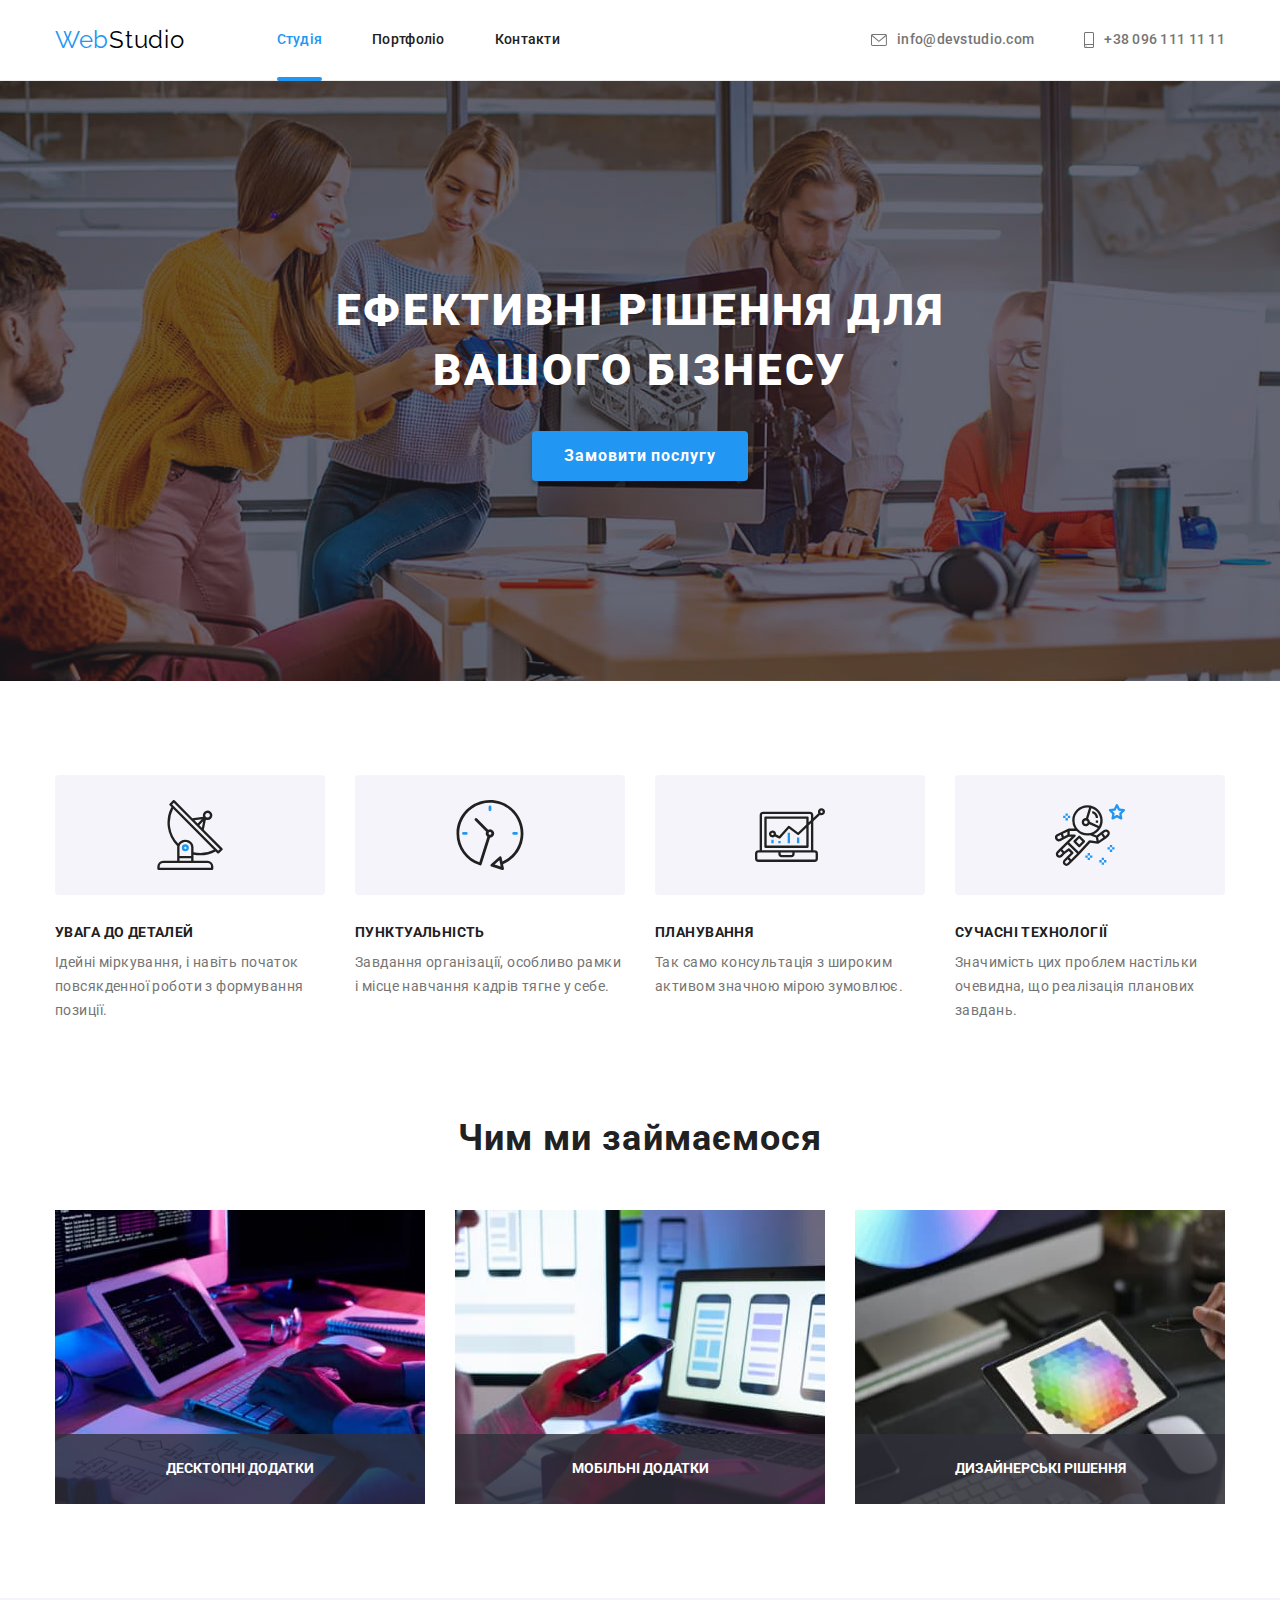
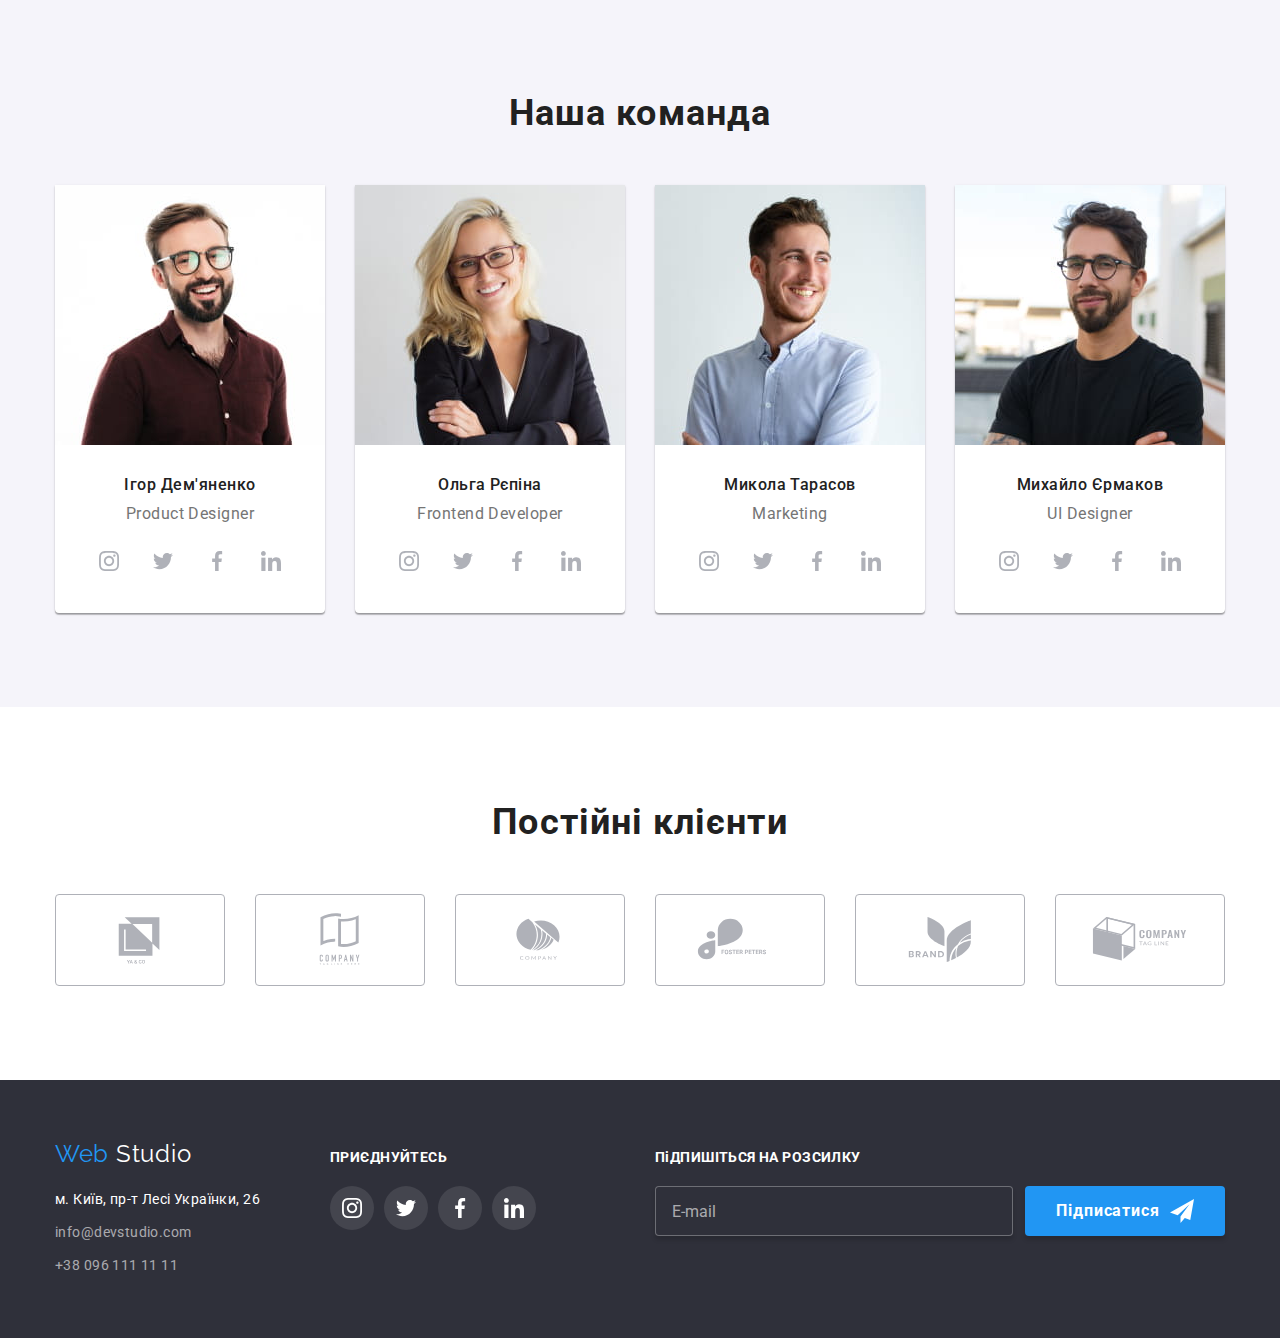
==== commit ec557025: "13/12/2022" ====
--- a/index.html
+++ b/index.html
@@ -194,7 +194,15 @@
             <h2 class="section__title">Наша команда</h2>
             <ul class="section__list">
                 <li class="section__team-list team-list">
-                    <img class="img-project" src="./img/igor.jpg" alt="Ігор Дем'яненко" width="270">
+                    <img class="img-project" srcset="
+                    ./img/ihor-270.jpg 270w,
+                    ./img/ihor-270@x2.jpg 540w,
+                    ./img/ihor-354.jpg 354w,
+                    ./img/ihor-354@x2.jpg 708w,
+                    ./img/ihor-450.jpg 450w,
+                    ./img/ihor-450@x2.jpg 900w"
+                    sizes="(min-width: 1200px) 270px, (min-width: 768px) 354px, (min-width: 480px) 450px, 100vw" 
+                    src="./img/igor.jpg" alt="Ігор Дем'яненко" >
                     <div class="team-list__worker">
                         <h3 class="team-list__name">Ігор Дем'яненко</h3>
                         <p class="team-list__position">Product Designer</p>
@@ -231,7 +239,16 @@
                     </div>
                 </li>
                 <li class="section__team-list team-list">
-                    <img class="img-project" src="./img/olga.jpg" alt="Ольга Рєпіна" width="270">
+                    <img class="img-project" 
+                    srcset="
+                    ./img/olga-270.jpg 270w,
+                    ./img/olga-270@x2.jpg 540w,
+                    ./img/olga-354.jpg 354w,
+                    ./img/olga-354@x2.jpg 708w,
+                    ./img/olga-450.jpg 450w,
+                    ./img/olga-450@x2.jpg 900w"
+                    sizes="(min-width: 1200px) 270px, (min-width: 768px) 354px, (min-width: 480px) 450px, 100vw" 
+                    src="./img/olga.jpg" alt="Ольга Рєпіна">
                     <div class="team-list__worker">
                          <h3 class="team-list__name">Ольга Рєпіна</h3>
                          <p class="team-list__position">Frontend Developer</p>
@@ -268,7 +285,16 @@
                     </div>
                 </li>
                 <li class="section__team-list team-list">
-                    <img class="img-project" src="./img/mikola.jpg" alt="Микола Тарасов=" width="270">
+                    <img class="img-project"
+                    srcset="
+                    ./img/mikola-270.jpg 270w,
+                    ./img/mikola-270@x2.jpg 540w,
+                    ./img/mikola-354.jpg 354w,
+                    ./img/mikola-354@x2.jpg 708w,
+                    ./img/mikola-450.jpg 450w,
+                    ./img/mikola-450@x2.jpg 900w"
+                    sizes="(min-width: 1200px) 270px, (min-width: 768px) 354px, (min-width: 480px) 450px, 100vw" 
+                    src="./img/mikola.jpg" alt="Микола Тарасов">
                     <div class="team-list__worker">
                          <h3 class="team-list__name">Микола Тарасов</h3>
                          <p class="team-list__position">Marketing</p>
@@ -305,7 +331,16 @@
                     </div>
                 </li>
                 <li class="section__team-list team-list">
-                    <img class="img-project" src="./img/mikhailo.jpg" alt="Михайло Єрмаков" width="270">
+                    <img class="img-project"
+                    srcset="
+                    ./img/mikhailo-270.jpg 270w,
+                    ./img/mikhailo-270@x2.jpg 540w,
+                    ./img/mikhailo-354.jpg 354w,
+                    ./img/mikhailo-354@x2.jpg 708w,
+                    ./img/mikhailo-450.jpg 450w,
+                    ./img/mikhailo-450@x2.jpg 900w"
+                    sizes="(min-width: 1200px) 270px, (min-width: 768px) 354px, (min-width: 480px) 450px, 100vw"
+                    src="./img/mikhailo.jpg" alt="Михайло Єрмаков">
                     <div class="team-list__worker">
                          <h3 class="team-list__name">Михайло Єрмаков</h3>
                          <p class="team-list__position">UI Designer</p>
--- a/css/main.min.css
+++ b/css/main.min.css
@@ -1 +1 @@
-.nav__site,.contact,.section__list,.social-list,.clients,.footer-social__list,.portfolio-filter,.projects,.mobile-social{list-style:none;padding:0;margin:0}.footer-subscribe__button,.form__checkbox,.portfolio-filter,.features__icon,.social-list,.social-list__links,.clients__link,.footer-social__links{display:-webkit-box;display:-ms-flexbox;display:flex;-webkit-box-align:center;-ms-flex-align:center;align-items:center;-webkit-box-pack:center;-ms-flex-pack:center;justify-content:center}html{-webkit-box-sizing:border-box;box-sizing:border-box}*,*::before,*::after{-webkit-box-sizing:inherit;box-sizing:inherit}.page{color:#757575;background-color:#fff;font-family:"Roboto",sans-serif}.conteiner{padding-left:15px;padding-right:15px;margin-left:auto;margin-right:auto}@media screen and (min-width: 480px){.conteiner{width:480px}}@media screen and (min-width: 768px){.conteiner{width:768px}}@media screen and (min-width: 1200px){.conteiner{width:1200px}}.list{list-style:none;padding:0;margin:0}.link{font-weight:500;font-size:14px;line-height:1.14;letter-spacing:.02em}.img-project{display:block;max-width:100%;height:auto}.section{padding-bottom:60px;padding-top:60px}@media screen and (min-width: 1200px){.section{padding-bottom:94px;padding-top:94px}}.section__list{display:-webkit-box;display:-ms-flexbox;display:flex}@media screen and (max-width: 767px){.section__list{display:block}}.section__title{color:#212121;margin-top:0;font-weight:700;line-height:1.2;text-align:center;letter-spacing:.03em}@media screen and (min-width: 480px){.section__title{margin-bottom:30px;font-size:28px}}@media screen and (min-width: 1200px){.section__title{margin-bottom:50px;font-size:36px}}.header__border{position:relative;border-bottom:1px solid #ececec}.logo{text-decoration:none;font-family:"Raleway",sans-serif;font-size:26px;line-height:1.19;letter-spacing:.03em}@media screen and (min-width: 480px){.logo{font-size:24px;line-height:1.17}}.logo--blue{color:#2196f3}.logo--black{color:#000}.main__nav{display:-webkit-box;display:-ms-flexbox;display:flex;-webkit-box-align:center;-ms-flex-align:center;align-items:center;-webkit-box-pack:justify;-ms-flex-pack:justify;justify-content:space-between}.menu-button{z-index:2;display:inline-block;padding:0;width:40px;height:40px;border:none;background-color:#fff;margin-bottom:10px;margin-top:10px;cursor:pointer}.menu-button .menu-button__close{display:none}@media screen and (min-width: 768px){.menu-button{display:none}}.menu-button.is-open .menu-button__close{display:block}.menu-button.is-open .menu-button__close:hover{fill:#2196f3}.menu-button.is-open .menu-button__open{display:none}@media screen and (max-width: 767px){.menu-bg{z-index:1;display:none;position:absolute;left:0;top:0;width:100%;height:auto;background-color:#fff;padding:48px 40px}.menu-bg.is-open{display:block}}@media screen and (min-width: 768px){.menu-bg{display:-webkit-box;display:-ms-flexbox;display:flex;-webkit-box-flex:1;-ms-flex-positive:1;flex-grow:1;-webkit-box-pack:justify;-ms-flex-pack:justify;justify-content:space-between}}.nav__site .link.current{color:#2196f3}@media screen and (min-width: 768px){.nav__site{margin-left:87px;display:-webkit-box;display:-ms-flexbox;display:flex}}@media screen and (min-width: 1200px){.nav__site{margin-left:92px}}.nav__site .nav__link{color:#212121;text-decoration:none;display:block;-webkit-transition:color 250ms cubic-bezier(0.4, 0, 0.2, 1);transition:color 250ms cubic-bezier(0.4, 0, 0.2, 1)}.nav__site .nav__link:hover,.nav__site .nav__link:focus{color:#2196f3}@media screen and (max-width: 767px){.nav__site .nav__link{font-size:40px;line-height:1.17}}@media screen and (min-width: 768px){.nav__site .nav__link{position:relative;padding-bottom:32px;padding-top:32px}.nav__site .nav__link.current::after{position:absolute;left:0;bottom:-1px;content:"";display:block;width:100%;height:4px;background-color:#2196f3;border-radius:2px}}@media screen and (max-width: 767px){.nav__site:last-child{margin-bottom:302px}}@media screen and (min-width: 768px){.nav__item{margin-right:50px}.nav__item:last-child{margin-right:0}}@media screen and (max-width: 767px){.nav__item{padding-bottom:32px}.nav__item:last-child{padding-bottom:0}}.contact{display:-webkit-box;display:-ms-flexbox;display:flex}@media screen and (max-width: 767px){.contact{-webkit-box-orient:vertical;-webkit-box-direction:reverse;-ms-flex-direction:column-reverse;flex-direction:column-reverse}}@media screen and (min-width: 768px){.contact__item+.contact__item{margin-left:50px}}.contact__link{color:#757575;text-decoration:none;display:block;-webkit-transition:color 250ms cubic-bezier(0.4, 0, 0.2, 1);transition:color 250ms cubic-bezier(0.4, 0, 0.2, 1)}.contact__link:hover,.contact__link:focus{color:#2196f3}@media screen and (min-width: 768px){.contact__link{padding-top:32px;padding-bottom:32px}}@media screen and (max-width: 767px){.contact__item:last-child{padding-bottom:32px}.email-mobile{font-size:24px;line-height:1.16;margin-bottom:64px}.tel-mobile{font-size:34px;line-height:1.17;color:#2196f3}}.mobile-social{display:-webkit-box;display:-ms-flexbox;display:flex;-webkit-box-align:center;-ms-flex-align:center;align-items:center}.mobile-social__item{font-weight:500;font-size:18px;line-height:1.22;padding-left:10px;padding-right:10px;border-right:1px solid rgba(33,33,33,.2)}.mobile-social__item:last-child{padding-right:0;border:none}.mobile-social__item:first-child{padding-left:0}.mobile-social__link{text-decoration:none;color:#2196f3}.hero{background-color:#2f303a;text-align:center}@media screen and (min-width: 480px){.hero{padding-top:118px;padding-bottom:118px}}@media screen and (min-width: 1200px){.hero{padding-top:200px;padding-bottom:200px}}.hero__title{color:#fff;margin:0 auto 30px;font-weight:900;letter-spacing:.06em;text-transform:uppercase}@media screen and (min-width: 480px){.hero__title{width:360px;font-size:26px;line-height:1.62}}@media screen and (min-width: 1200px){.hero__title{width:696px;font-size:44px;line-height:1.36}}.hero__button{color:#fff;background-color:#2196f3;-webkit-box-shadow:0px 4px 4px 0px rgba(0,0,0,.25);box-shadow:0px 4px 4px 0px rgba(0,0,0,.25);-webkit-transition:background-color 250ms cubic-bezier(0.4, 0, 0.2, 1);transition:background-color 250ms cubic-bezier(0.4, 0, 0.2, 1);display:inline-block;font-family:inherit;font-weight:700;font-size:16px;line-height:1.88;-webkit-box-align:center;-ms-flex-align:center;align-items:center;text-align:center;letter-spacing:.06em;cursor:pointer;border-radius:4px;border:none;padding:10px 32px;height:50px}.hero__button:hover{background-color:#188ce8}@media screen and (min-width: 480px){.hero__button{min-width:200px}}@media screen and (min-width: 1200px){.hero__button{min-width:216px}}.backdrop{position:fixed;z-index:2;top:0;left:0;width:100%;height:100%;background-color:rgba(0,0,0,.2);opacity:1;-webkit-transition:opacity 250ms cubic-bezier(0.4, 0, 0.2, 1);transition:opacity 250ms cubic-bezier(0.4, 0, 0.2, 1);overflow-y:scroll}.backdrop.is-hidden{opacity:0;pointer-events:none}@media screen and (max-width: 767px){.backdrop{width:480px;padding:93px 15px}}@media screen and (min-width: 768px){.backdrop.is-hidden .modal{-webkit-transform:translate(-50%, -50%) scale(0.5);transform:translate(-50%, -50%) scale(0.5)}}.modal{-webkit-transition:-webkit-transform 250ms cubic-bezier(0.4, 0, 0.2, 1);transition:-webkit-transform 250ms cubic-bezier(0.4, 0, 0.2, 1);transition:transform 250ms cubic-bezier(0.4, 0, 0.2, 1);transition:transform 250ms cubic-bezier(0.4, 0, 0.2, 1), -webkit-transform 250ms cubic-bezier(0.4, 0, 0.2, 1);background-color:#fff;border:1px solid rgba(0,0,0,.1);border-radius:4px;-webkit-box-shadow:0px 2px 1px 0px rgba(0,0,0,.2),0px 1px 1px 0px rgba(0,0,0,.14),0px 1px 3px 0px rgba(0,0,0,.12);box-shadow:0px 2px 1px 0px rgba(0,0,0,.2),0px 1px 1px 0px rgba(0,0,0,.14),0px 1px 3px 0px rgba(0,0,0,.12);padding:40px}@media screen and (max-width: 1199px){.modal{min-width:450px;position:relative}}@media screen and (min-width: 768px){.modal{position:absolute;top:50%;left:50%;-webkit-transform:translate(-50%, -50%) scale(1);transform:translate(-50%, -50%) scale(1)}}@media screen and (min-width: 1200px){.modal{min-width:528px}}.modal__btn--close{position:absolute;-webkit-transition:fill 250ms cubic-bezier(0.4, 0, 0.2, 1);transition:fill 250ms cubic-bezier(0.4, 0, 0.2, 1);top:8px;right:8px;width:30px;height:30px;border:1px solid rgba(0,0,0,.1);border-radius:50%;cursor:pointer;background:rgba(0,0,0,0);fill:#000}.modal__btn--close:hover{fill:#2196f3}.form__title{color:#212121;font-weight:700;font-size:20px;text-align:center;margin-top:0;margin-bottom:12px}@media screen and (max-width: 1199px){.form__title{line-height:1.5}}@media screen and (min-width: 1200px){.form__title{line-height:1.15}}.form__field{position:relative;width:100%;height:58px;margin-bottom:10px}.form__label{display:block;text-align:left;font-weight:400;font-size:12px;line-height:1.17;margin-bottom:4px}.form__input{display:block;padding-left:42px;padding-top:12px;padding-bottom:12px;width:100%;height:40px;border:1px solid rgba(33,33,33,.2);border-radius:4px;-webkit-transition:border 250ms cubic-bezier(0.4, 0, 0.2, 1);transition:border 250ms cubic-bezier(0.4, 0, 0.2, 1);outline:none}.form__input:hover{border:1px solid #2196f3}.form__input:hover+.form__icon{fill:#2196f3}.form__icon{position:absolute;top:50%;left:15px;-webkit-transition:fill 250ms cubic-bezier(0.4, 0, 0.2, 1);transition:fill 250ms cubic-bezier(0.4, 0, 0.2, 1)}.form__comment{height:138px;margin-bottom:20px}@media screen and (max-width: 1199px){.form__comment{width:370px}}@media screen and (min-width: 1200px){.form__comment{width:448px}}.form__comment--area{display:block;height:120px;padding:12px 16px;resize:none}.form__comment--area::-webkit-input-placeholder{color:rgba(117,117,117,.5)}.form__comment--area::-moz-placeholder{color:rgba(117,117,117,.5)}.form__comment--area:-ms-input-placeholder{color:rgba(117,117,117,.5)}.form__comment--area::-ms-input-placeholder{color:rgba(117,117,117,.5)}.form__comment--area::placeholder{color:rgba(117,117,117,.5)}.form__checkbox{margin-bottom:30px}@media screen and (max-width: 1199px){.form__lable--checkbox{font-size:12px;line-height:1.17}}@media screen and (min-width: 1200px){.form__lable--checkbox{font-size:14px;line-height:1.71}}.form__link{color:#2196f3}.form__check{-webkit-appearance:none;-moz-appearance:none;appearance:none;position:absolute}.form__icon--check{margin-right:7px;fill:#fff;border:#212121 solid 2px;border-radius:2px;vertical-align:text-bottom}.form__check:checked+.form__icon--check{fill:#fff;background-color:#2196f3;border:none}.form__button{color:#fff;background-color:#2196f3;-webkit-box-shadow:0px 4px 4px 0px rgba(0,0,0,.15);box-shadow:0px 4px 4px 0px rgba(0,0,0,.15);-webkit-transition:background-color 250ms cubic-bezier(0.4, 0, 0.2, 1);transition:background-color 250ms cubic-bezier(0.4, 0, 0.2, 1);display:inline-block;font-family:inherit;font-weight:700;font-size:16px;line-height:1.88;-webkit-box-align:center;-ms-flex-align:center;align-items:center;text-align:center;letter-spacing:.06em;cursor:pointer;border-radius:4px;border:none;min-width:200px;height:50px}.form__button:hover{background-color:#188ce8}@media screen and (min-width: 768px){.section__features{margin-right:30px}.section__features:last-child{margin-right:0}}.features__title{margin-top:0;margin-bottom:10px;color:#212121;font-weight:700;font-size:14px;line-height:1.14;letter-spacing:.03em}.features__about{margin-top:0;font-weight:400;font-size:14px;line-height:1.71;letter-spacing:.03em}@media screen and (min-width: 480px){.features__about{margin-bottom:30px}}@media screen and (min-width: 1200px){.features__about{margin-bottom:0}}.section__features:last-child .features__about{margin-bottom:0}.work{padding-top:0}@media screen and (max-width: 1199px){.work{display:none}}.work-item{position:relative;margin-right:30px}.work-item:last-child{margin-right:0}.work-item__label{position:absolute;bottom:0;width:100%;height:70px;background-color:rgba(47,48,58,.8);display:-webkit-box;display:-ms-flexbox;display:flex;-webkit-box-align:center;-ms-flex-align:center;align-items:center;-webkit-box-pack:center;-ms-flex-pack:center;justify-content:center}.work-item__name{text-transform:uppercase;font-weight:700;font-size:14px;line-height:1.14;color:#fff}.team{background-color:#f5f4fa}.team-list{background-color:#fff;-webkit-box-shadow:0px 2px 1px 0px rgba(0,0,0,.2),0px 1px 1px 0px rgba(0,0,0,.14),0px 1px 3px 0px rgba(0,0,0,.12);box-shadow:0px 2px 1px 0px rgba(0,0,0,.2),0px 1px 1px 0px rgba(0,0,0,.14),0px 1px 3px 0px rgba(0,0,0,.12);border-bottom-left-radius:4px;border-bottom-right-radius:4px}@media screen and (min-width: 480px){.team-list{margin-right:0px;margin-bottom:30px}.team-list:last-child{margin-bottom:0px}}@media screen and (min-width: 768px){.team-list{margin-right:30px}.team-list:last-child{margin-right:0}}@media screen and (min-width: 1200px){.team-list{margin-right:30px}.team-list:last-child{margin-right:0}}@media screen and (max-width: 1199px){.team-list__worker{padding-top:30px;padding-bottom:24px}}@media screen and (min-width: 1200px){.team-list__worker{padding-top:30px;padding-bottom:30px}}.team-list__name{color:#212121;margin-top:0;margin-bottom:10px;font-weight:500;font-size:16px;line-height:1.19;text-align:center;letter-spacing:.03em}.team-list__position{margin-top:0;margin-bottom:0;font-weight:400;font-size:16px;line-height:19px;text-align:center;letter-spacing:.03em}.contact-section{background-color:#2f303a;padding-top:60px;padding-bottom:60px;text-align:center}.contact-section .logo{display:inline-block;margin-bottom:20px}@media screen and (min-width: 1200px){.footer-connect{display:-webkit-box;display:-ms-flexbox;display:flex;-webkit-box-align:baseline;-ms-flex-align:baseline;align-items:baseline}}.logo--white{color:#fff;font-family:"Raleway",sans-serif;letter-spacing:.03em}@media screen and (min-width: 1200px){.logo--white{font-size:26px;line-height:1.19}}@media screen and (min-width: 480px){.logo--white{font-size:24px;line-height:1.17}}.link-footer{text-align:center;font-style:normal;font-weight:400;font-size:14px;line-height:1.71;letter-spacing:.03em}.link-footer:last-child{margin-bottom:0;display:inline-block}@media screen and (min-width: 480px){.link-footer{margin-bottom:8px}}@media screen and (min-width: 1200px){.link-footer{margin-bottom:9px}}.link-footer__address{color:#fff;text-decoration:none;-webkit-transition:color 250ms cubic-bezier(0.4, 0, 0.2, 1);transition:color 250ms cubic-bezier(0.4, 0, 0.2, 1)}.link-footer__address:hover,.link-footer__address:focus{color:#2196f3}.link-footer__connect{color:rgba(255,255,255,.6);text-decoration:none;-webkit-transition:color 250ms cubic-bezier(0.4, 0, 0.2, 1);transition:color 250ms cubic-bezier(0.4, 0, 0.2, 1)}.link-footer__connect:hover,.link-footer__connect:focus{color:#2196f3}@media screen and (min-width: 1200px){.footer-subscribe{margin-left:auto}}.footer-subscribe__title{color:#fff;margin-top:0;margin-bottom:20px;font-weight:700;font-size:14px;line-height:1.14;letter-spacing:.03em}@media screen and (min-width: 480px){.footer-subscribe__item{display:inline-block}}@media screen and (min-width: 1200px){.footer-subscribe__item{display:-webkit-box;display:-ms-flexbox;display:flex}}.footer-subscribe__input{height:50px;padding-left:16px;padding-top:15px;padding-bottom:15px;background-color:#2f303a;border:1px solid rgba(255,255,255,.3);border-radius:4px;-webkit-box-shadow:0px 4px 4px 0px rgba(0,0,0,.15);box-shadow:0px 4px 4px 0px rgba(0,0,0,.15);color:#fff;outline:none}@media screen and (min-width: 480px){.footer-subscribe__input{width:450px;margin-bottom:20px}}@media screen and (min-width: 1200px){.footer-subscribe__input{margin-right:12px;width:358px}}.footer-subscribe__input::-webkit-input-placeholder{color:rgba(255,255,255,.6)}.footer-subscribe__input::-moz-placeholder{color:rgba(255,255,255,.6)}.footer-subscribe__input:-ms-input-placeholder{color:rgba(255,255,255,.6)}.footer-subscribe__input::-ms-input-placeholder{color:rgba(255,255,255,.6)}.footer-subscribe__input::placeholder{color:rgba(255,255,255,.6)}.footer-subscribe__button{color:#fff;background-color:#2196f3;-webkit-box-shadow:0px 4px 4px 0px rgba(0,0,0,.15);box-shadow:0px 4px 4px 0px rgba(0,0,0,.15);font-family:inherit;font-weight:700;font-size:16px;line-height:1.88;letter-spacing:.06em;cursor:pointer;border-radius:4px;border:none;min-width:200px;height:50px}@media screen and (min-width: 480px){.footer-subscribe__button{margin-left:auto;margin-right:auto}}.footer-subscribe__icon{margin-left:10px}@media screen and (max-width: 767px){.portfolio-filter{-ms-flex-wrap:wrap;flex-wrap:wrap;width:326px;-webkit-box-pack:start;-ms-flex-pack:start;justify-content:flex-start}}.portfolio-filter__item{margin-right:8px}.portfolio-filter__item:nth-last-child{margin-bottom:0}@media screen and (max-width: 767px){.portfolio-filter__item{margin-bottom:15px}.portfolio-filter__item:nth-child(3n){margin-right:0}.portfolio-filter__item:nth-last-child(-n+2){margin-bottom:0}}.filter{color:#212121;background-color:#f5f4fa;display:inline-block;font-family:inherit;font-weight:500;font-size:16px;line-height:1.63;text-align:center;letter-spacing:.03em;cursor:pointer;border-radius:4px;padding:6px 22px;height:38px;border:none;-webkit-transition:color 250ms cubic-bezier(0.4, 0, 0.2, 1),background-color 250ms cubic-bezier(0.4, 0, 0.2, 1),-webkit-box-shadow 250ms cubic-bezier(0.4, 0, 0.2, 1);transition:color 250ms cubic-bezier(0.4, 0, 0.2, 1),background-color 250ms cubic-bezier(0.4, 0, 0.2, 1),-webkit-box-shadow 250ms cubic-bezier(0.4, 0, 0.2, 1);transition:color 250ms cubic-bezier(0.4, 0, 0.2, 1),background-color 250ms cubic-bezier(0.4, 0, 0.2, 1),box-shadow 250ms cubic-bezier(0.4, 0, 0.2, 1);transition:color 250ms cubic-bezier(0.4, 0, 0.2, 1),background-color 250ms cubic-bezier(0.4, 0, 0.2, 1),box-shadow 250ms cubic-bezier(0.4, 0, 0.2, 1),-webkit-box-shadow 250ms cubic-bezier(0.4, 0, 0.2, 1)}.filter:hover,.filter:focus{color:#fff;background-color:#2196f3;-webkit-box-shadow:0px 2px 2px 0px rgba(0,0,0,.12),0px 1px 2px 0px rgba(0,0,0,.08),0px 3px 1px 0px rgba(0,0,0,.1);box-shadow:0px 2px 2px 0px rgba(0,0,0,.12),0px 1px 2px 0px rgba(0,0,0,.08),0px 3px 1px 0px rgba(0,0,0,.1)}@media screen and (max-width: 767px){.projects{display:block;margin-top:40px}}@media screen and (min-width: 768px){.projects{display:-webkit-box;display:-ms-flexbox;display:flex;-ms-flex-wrap:wrap;flex-wrap:wrap;margin-top:50px}}.projects__item{width:370px;margin-bottom:30px}.projects__item:last-child{margin-bottom:0}@media screen and (min-width: 768px){.projects__item{margin-right:30px}.projects__item:nth-child(2n){margin-right:0}.projects__item:nth-last-child(-n+2){margin-bottom:0}}@media screen and (min-width: 1199px){.projects__item{margin-right:30px}.projects__item:nth-child(3n){margin-right:0}.projects__item:nth-last-child(-n+3){margin-bottom:0}}.projects__link{display:inline-block;-webkit-transition:-webkit-box-shadow 250ms cubic-bezier(0.4, 0, 0.2, 1);transition:-webkit-box-shadow 250ms cubic-bezier(0.4, 0, 0.2, 1);transition:box-shadow 250ms cubic-bezier(0.4, 0, 0.2, 1);transition:box-shadow 250ms cubic-bezier(0.4, 0, 0.2, 1), -webkit-box-shadow 250ms cubic-bezier(0.4, 0, 0.2, 1);text-decoration:none}.projects__link:hover{-webkit-box-shadow:1px 4px 6px 0px rgba(0,0,0,.16),0px 4px 4px 0px rgba(0,0,0,.06),0px 1px 1px 0px rgba(0,0,0,.12);box-shadow:1px 4px 6px 0px rgba(0,0,0,.16),0px 4px 4px 0px rgba(0,0,0,.06),0px 1px 1px 0px rgba(0,0,0,.12)}.projects__link:hover .projects__discription{-webkit-transform:translateY(0);transform:translateY(0);-webkit-transition:-webkit-transform 250ms cubic-bezier(0.4, 0, 0.2, 1);transition:-webkit-transform 250ms cubic-bezier(0.4, 0, 0.2, 1);transition:transform 250ms cubic-bezier(0.4, 0, 0.2, 1);transition:transform 250ms cubic-bezier(0.4, 0, 0.2, 1), -webkit-transform 250ms cubic-bezier(0.4, 0, 0.2, 1)}.projects__overlay-box{position:relative;overflow:hidden}.projects__discription{position:absolute;top:0;left:0;display:inline-block;padding:63px 24px;margin-top:0;text-align:left;width:100%;height:100%;font-weight:400;font-size:18px;line-height:1.6;letter-spacing:.03em;color:#fff;background-color:rgba(33,150,243,.9);-webkit-transform:translateY(101%);transform:translateY(101%);-webkit-transition:-webkit-transform 250ms cubic-bezier(0.4, 0, 0.2, 1);transition:-webkit-transform 250ms cubic-bezier(0.4, 0, 0.2, 1);transition:transform 250ms cubic-bezier(0.4, 0, 0.2, 1);transition:transform 250ms cubic-bezier(0.4, 0, 0.2, 1), -webkit-transform 250ms cubic-bezier(0.4, 0, 0.2, 1)}.projects__card{border:1px solid #eee;border-top:none;padding:20px 24px}.projects__name{color:#212121;font-weight:700;font-size:18px;line-height:2;letter-spacing:.06em;text-decoration:none;margin-top:0;margin-bottom:4px}.projects__filter{color:#757575;font-weight:400;font-size:16px;line-height:1.88;letter-spacing:.03em;margin-top:0;margin-bottom:0px}@media screen and (max-width: 767px){.contact__envelope,.contact__smartphone{display:none}}.contact__envelope{width:16px;height:12px;margin-right:10px;fill:currentColor;vertical-align:middle}.contact__smartphone{width:10px;height:16px;margin-right:10px;fill:currentColor;vertical-align:middle}.overlay{width:1600px;height:600px;margin-left:auto;margin-right:auto;background-image:-webkit-gradient(linear, left top, right top, from(rgba(47, 48, 58, 0.4)), to(rgba(47, 48, 58, 0.4))),url(../img/overlay.jpg);background-image:linear-gradient(to right, rgba(47, 48, 58, 0.4), rgba(47, 48, 58, 0.4)),url(../img/overlay.jpg);background-repeat:no-repeat;background-position:center;background-size:cover}@media screen and (max-width: 767px){.overlay{width:480px;padding:0 15}}.features__icon{height:120px;background-color:#f5f4fa;border-radius:4px;margin-bottom:30px}@media screen and (min-width: 480px){.features__icon{width:450px}}@media screen and (min-width: 768px){.features__icon{width:354px}}@media screen and (min-width: 1200px){.features__icon{width:270px}}.social-list{margin-top:16px}.social-list__item{width:44px;height:44px;background-color:#fff;margin-right:10px;border-radius:50%;-webkit-transition:background-color 250ms cubic-bezier(0.4, 0, 0.2, 1);transition:background-color 250ms cubic-bezier(0.4, 0, 0.2, 1)}.social-list__item:hover{background-color:#2196f3}.social-list__item:last-child{margin-right:0}.social-list__links{width:100%;height:100%;fill:#afb1b8;-webkit-transition:fill 250ms cubic-bezier(0.4, 0, 0.2, 1);transition:fill 250ms cubic-bezier(0.4, 0, 0.2, 1)}.social-list__links:hover{fill:#fff}.clients{display:-webkit-box;display:-ms-flexbox;display:flex;-ms-flex-wrap:wrap;flex-wrap:wrap}.clients__item{height:92px;margin-right:30px;border:1px solid #afb1b8;border-radius:4px;-webkit-transition:border-color 250ms cubic-bezier(0.4, 0, 0.2, 1);transition:border-color 250ms cubic-bezier(0.4, 0, 0.2, 1)}.clients__item:hover,.clients__item:focus{border-color:#2196f3}@media screen and (min-width: 480px){.clients__item{width:210px;margin-bottom:30px}.clients__item:nth-child(2n){margin-right:0}.clients__item:nth-last-child(-n+2){margin-bottom:0}}@media screen and (min-width: 768px){.clients__item{width:226px;margin-bottom:30px}}@media screen and (min-width: 1200px){.clients__item{width:170px}.clients__item:last-child{margin-right:0}}.clients__link{border-color:#afb1b8;fill:#afb1b8;width:100%;height:100%;-webkit-transition:border-color 250ms cubic-bezier(0.4, 0, 0.2, 1),fill 250ms cubic-bezier(0.4, 0, 0.2, 1);transition:border-color 250ms cubic-bezier(0.4, 0, 0.2, 1),fill 250ms cubic-bezier(0.4, 0, 0.2, 1)}.clients__link:hover,.clients__link:focus{border-color:#2196f3;fill:#2196f3}@media screen and (min-width: 480px){.footer-social{margin-top:60px}}@media screen and (min-width: 1200px){.footer-social{margin-left:70px}}.footer-social__title{color:#fff;margin-top:0;margin-bottom:20px;font-weight:700;font-size:14px;line-height:1.14;letter-spacing:.03em}.footer-social__list{display:-webkit-box;display:-ms-flexbox;display:flex}@media screen and (min-width: 480px){.footer-social__list{-webkit-box-pack:center;-ms-flex-pack:center;justify-content:center;margin-bottom:60px}}@media screen and (min-width: 1200px){.footer-social__list{-webkit-box-pack:justify;-ms-flex-pack:justify;justify-content:space-between}}.footer-social__item{width:44px;height:44px;background-color:rgba(255,255,255,.1);margin-right:10px;border-radius:50%;-webkit-transition:background-color 250ms cubic-bezier(0.4, 0, 0.2, 1);transition:background-color 250ms cubic-bezier(0.4, 0, 0.2, 1)}.footer-social__item:hover{background-color:#2196f3}.footer-social__item:last-child{margin-right:0}.footer-social__links{width:100%;height:100%;fill:#fff}/*# sourceMappingURL=main.min.css.map */+.nav__site,.contact,.section__list,.social-list,.clients,.footer-social__list,.portfolio-filter,.projects,.mobile-social{list-style:none;padding:0;margin:0}.footer-subscribe__button,.form__checkbox,.portfolio-filter,.features__icon,.social-list,.social-list__links,.clients__link,.footer-social__links{display:-webkit-box;display:-ms-flexbox;display:flex;-webkit-box-align:center;-ms-flex-align:center;align-items:center;-webkit-box-pack:center;-ms-flex-pack:center;justify-content:center}html{-webkit-box-sizing:border-box;box-sizing:border-box}*,*::before,*::after{-webkit-box-sizing:inherit;box-sizing:inherit}.page{color:#757575;background-color:#fff;font-family:"Roboto",sans-serif}.conteiner{padding-left:15px;padding-right:15px;margin-left:auto;margin-right:auto}@media screen and (min-width: 480px){.conteiner{width:480px}}@media screen and (min-width: 768px){.conteiner{width:768px}}@media screen and (min-width: 1200px){.conteiner{width:1200px}}.list{list-style:none;padding:0;margin:0}.link{font-weight:500;font-size:14px;line-height:1.14;letter-spacing:.02em}.img-project{display:block;max-width:100%;height:auto}.section{padding-bottom:60px;padding-top:60px}@media screen and (min-width: 1200px){.section{padding-bottom:94px;padding-top:94px}}.section__list{display:-webkit-box;display:-ms-flexbox;display:flex}@media screen and (max-width: 767px){.section__list{display:block}}@media screen and (min-width: 768px)and (max-width: 1199px){.section__list{-ms-flex-wrap:wrap;flex-wrap:wrap}}.section__title{color:#212121;margin-top:0;font-weight:700;line-height:1.2;text-align:center;letter-spacing:.03em}@media screen and (min-width: 480px){.section__title{margin-bottom:30px;font-size:28px}}@media screen and (min-width: 1200px){.section__title{margin-bottom:50px;font-size:36px}}.header__border{position:relative;border-bottom:1px solid #ececec}.logo{text-decoration:none;font-family:"Raleway",sans-serif;font-size:26px;line-height:1.19;letter-spacing:.03em}@media screen and (min-width: 480px){.logo{font-size:24px;line-height:1.17}}.logo--blue{color:#2196f3}.logo--black{color:#000}.main__nav{display:-webkit-box;display:-ms-flexbox;display:flex;-webkit-box-align:center;-ms-flex-align:center;align-items:center;-webkit-box-pack:justify;-ms-flex-pack:justify;justify-content:space-between}.menu-button{z-index:2;display:inline-block;padding:0;width:40px;height:40px;border:none;background-color:#fff;margin-bottom:10px;margin-top:10px;cursor:pointer}.menu-button .menu-button__close{display:none}@media screen and (min-width: 768px){.menu-button{display:none}}.menu-button.is-open .menu-button__close{display:block}.menu-button.is-open .menu-button__close:hover{fill:#2196f3}.menu-button.is-open .menu-button__open{display:none}@media screen and (max-width: 767px){.menu-bg{z-index:1;display:none;position:absolute;left:0;top:0;width:100%;height:auto;background-color:#fff;padding:48px 40px}.menu-bg.is-open{display:block}}@media screen and (min-width: 768px){.menu-bg{display:-webkit-box;display:-ms-flexbox;display:flex;-webkit-box-flex:1;-ms-flex-positive:1;flex-grow:1;-webkit-box-pack:justify;-ms-flex-pack:justify;justify-content:space-between}}.nav__site .link.current{color:#2196f3}@media screen and (min-width: 768px){.nav__site{margin-left:87px;display:-webkit-box;display:-ms-flexbox;display:flex}}@media screen and (min-width: 1200px){.nav__site{margin-left:92px}}.nav__site .nav__link{color:#212121;text-decoration:none;display:block;-webkit-transition:color 250ms cubic-bezier(0.4, 0, 0.2, 1);transition:color 250ms cubic-bezier(0.4, 0, 0.2, 1)}.nav__site .nav__link:hover,.nav__site .nav__link:focus{color:#2196f3}@media screen and (max-width: 767px){.nav__site .nav__link{font-size:40px;line-height:1.17}}@media screen and (min-width: 768px){.nav__site .nav__link{position:relative;padding-bottom:32px;padding-top:32px}.nav__site .nav__link.current::after{position:absolute;left:0;bottom:-1px;content:"";display:block;width:100%;height:4px;background-color:#2196f3;border-radius:2px}}@media screen and (max-width: 767px){.nav__site:last-child{margin-bottom:302px}}@media screen and (min-width: 768px){.nav__item{margin-right:50px}.nav__item:last-child{margin-right:0}}@media screen and (max-width: 767px){.nav__item{padding-bottom:32px}.nav__item:last-child{padding-bottom:0}}.contact{display:-webkit-box;display:-ms-flexbox;display:flex}@media screen and (max-width: 767px){.contact{-webkit-box-orient:vertical;-webkit-box-direction:reverse;-ms-flex-direction:column-reverse;flex-direction:column-reverse}}@media screen and (min-width: 768px)and (max-width: 1199px){.contact{display:block;padding-top:21px}}@media screen and (min-width: 1200px){.contact__item+.contact__item{margin-left:50px}}@media screen and (min-width: 768px)and (max-width: 1199px){.contact__item{padding-bottom:10px}.contact__item:last-child{padding-bottom:0}}.contact__link{color:#757575;text-decoration:none;display:block;-webkit-transition:color 250ms cubic-bezier(0.4, 0, 0.2, 1);transition:color 250ms cubic-bezier(0.4, 0, 0.2, 1)}.contact__link:hover,.contact__link:focus{color:#2196f3}@media screen and (min-width: 1199px){.contact__link{padding-top:32px;padding-bottom:32px}}@media screen and (max-width: 767px){.contact__item:last-child{padding-bottom:32px}.email-mobile{font-size:24px;line-height:1.16;margin-bottom:64px}.tel-mobile{font-size:34px;line-height:1.17;color:#2196f3}}.mobile-social{display:-webkit-box;display:-ms-flexbox;display:flex;-webkit-box-align:center;-ms-flex-align:center;align-items:center}@media screen and (min-width: 768px){.mobile-social{display:none}}.mobile-social__item{font-weight:500;font-size:18px;line-height:1.22;padding-left:10px;padding-right:10px;border-right:1px solid rgba(33,33,33,.2)}.mobile-social__item:last-child{padding-right:0;border:none}.mobile-social__item:first-child{padding-left:0}.mobile-social__link{text-decoration:none;color:#2196f3}.hero{background-color:#2f303a;text-align:center}@media screen and (min-width: 480px){.hero{padding-top:118px;padding-bottom:118px}}@media screen and (min-width: 1200px){.hero{padding-top:200px;padding-bottom:200px}}.hero__title{color:#fff;margin:0 auto 30px;font-weight:900;letter-spacing:.06em;text-transform:uppercase}@media screen and (min-width: 480px){.hero__title{width:360px;font-size:26px;line-height:1.62}}@media screen and (min-width: 1200px){.hero__title{width:696px;font-size:44px;line-height:1.36}}.hero__button{color:#fff;background-color:#2196f3;-webkit-box-shadow:0px 4px 4px 0px rgba(0,0,0,.25);box-shadow:0px 4px 4px 0px rgba(0,0,0,.25);-webkit-transition:background-color 250ms cubic-bezier(0.4, 0, 0.2, 1);transition:background-color 250ms cubic-bezier(0.4, 0, 0.2, 1);display:inline-block;font-family:inherit;font-weight:700;font-size:16px;line-height:1.88;-webkit-box-align:center;-ms-flex-align:center;align-items:center;text-align:center;letter-spacing:.06em;cursor:pointer;border-radius:4px;border:none;padding:10px 32px;height:50px}.hero__button:hover{background-color:#188ce8}@media screen and (min-width: 480px){.hero__button{min-width:200px}}@media screen and (min-width: 1200px){.hero__button{min-width:216px}}.backdrop{position:fixed;z-index:2;top:0;left:0;width:100%;height:100%;background-color:rgba(0,0,0,.2);opacity:1;-webkit-transition:opacity 250ms cubic-bezier(0.4, 0, 0.2, 1);transition:opacity 250ms cubic-bezier(0.4, 0, 0.2, 1);overflow-y:scroll}.backdrop.is-hidden{opacity:0;pointer-events:none}@media screen and (max-width: 767px){.backdrop{width:480px;padding:93px 15px}}@media screen and (min-width: 768px){.backdrop.is-hidden .modal{-webkit-transform:translate(-50%, -50%) scale(0.5);transform:translate(-50%, -50%) scale(0.5)}}.modal{-webkit-transition:-webkit-transform 250ms cubic-bezier(0.4, 0, 0.2, 1);transition:-webkit-transform 250ms cubic-bezier(0.4, 0, 0.2, 1);transition:transform 250ms cubic-bezier(0.4, 0, 0.2, 1);transition:transform 250ms cubic-bezier(0.4, 0, 0.2, 1), -webkit-transform 250ms cubic-bezier(0.4, 0, 0.2, 1);background-color:#fff;border:1px solid rgba(0,0,0,.1);border-radius:4px;-webkit-box-shadow:0px 2px 1px 0px rgba(0,0,0,.2),0px 1px 1px 0px rgba(0,0,0,.14),0px 1px 3px 0px rgba(0,0,0,.12);box-shadow:0px 2px 1px 0px rgba(0,0,0,.2),0px 1px 1px 0px rgba(0,0,0,.14),0px 1px 3px 0px rgba(0,0,0,.12);padding:40px}@media screen and (max-width: 1199px){.modal{min-width:450px;position:relative}}@media screen and (min-width: 768px){.modal{position:absolute;top:50%;left:50%;-webkit-transform:translate(-50%, -50%) scale(1);transform:translate(-50%, -50%) scale(1)}}@media screen and (min-width: 1200px){.modal{min-width:528px}}.modal__btn--close{position:absolute;-webkit-transition:fill 250ms cubic-bezier(0.4, 0, 0.2, 1);transition:fill 250ms cubic-bezier(0.4, 0, 0.2, 1);top:8px;right:8px;width:30px;height:30px;border:1px solid rgba(0,0,0,.1);border-radius:50%;cursor:pointer;background:rgba(0,0,0,0);fill:#000}.modal__btn--close:hover{fill:#2196f3}.form__title{color:#212121;font-weight:700;font-size:20px;text-align:center;margin-top:0;margin-bottom:12px}@media screen and (max-width: 1199px){.form__title{line-height:1.5}}@media screen and (min-width: 1200px){.form__title{line-height:1.15}}.form__field{position:relative;width:100%;height:58px;margin-bottom:10px}.form__label{display:block;text-align:left;font-weight:400;font-size:12px;line-height:1.17;margin-bottom:4px}.form__input{display:block;padding-left:42px;padding-top:12px;padding-bottom:12px;width:100%;height:40px;border:1px solid rgba(33,33,33,.2);border-radius:4px;-webkit-transition:border 250ms cubic-bezier(0.4, 0, 0.2, 1);transition:border 250ms cubic-bezier(0.4, 0, 0.2, 1);outline:none}.form__input:hover{border:1px solid #2196f3}.form__input:hover+.form__icon{fill:#2196f3}.form__icon{position:absolute;top:50%;left:15px;-webkit-transition:fill 250ms cubic-bezier(0.4, 0, 0.2, 1);transition:fill 250ms cubic-bezier(0.4, 0, 0.2, 1)}.form__comment{height:138px;margin-bottom:20px}@media screen and (max-width: 1199px){.form__comment{width:370px}}@media screen and (min-width: 1200px){.form__comment{width:448px}}.form__comment--area{display:block;height:120px;padding:12px 16px;resize:none}.form__comment--area::-webkit-input-placeholder{color:rgba(117,117,117,.5)}.form__comment--area::-moz-placeholder{color:rgba(117,117,117,.5)}.form__comment--area:-ms-input-placeholder{color:rgba(117,117,117,.5)}.form__comment--area::-ms-input-placeholder{color:rgba(117,117,117,.5)}.form__comment--area::placeholder{color:rgba(117,117,117,.5)}.form__checkbox{margin-bottom:30px}@media screen and (max-width: 1199px){.form__lable--checkbox{font-size:12px;line-height:1.17}}@media screen and (min-width: 1200px){.form__lable--checkbox{font-size:14px;line-height:1.71}}.form__link{color:#2196f3}.form__check{-webkit-appearance:none;-moz-appearance:none;appearance:none;position:absolute}.form__icon--check{margin-right:7px;fill:#fff;border:#212121 solid 2px;border-radius:2px;vertical-align:text-bottom}.form__check:checked+.form__icon--check{fill:#fff;background-color:#2196f3;border:none}.form__button{color:#fff;background-color:#2196f3;-webkit-box-shadow:0px 4px 4px 0px rgba(0,0,0,.15);box-shadow:0px 4px 4px 0px rgba(0,0,0,.15);-webkit-transition:background-color 250ms cubic-bezier(0.4, 0, 0.2, 1);transition:background-color 250ms cubic-bezier(0.4, 0, 0.2, 1);display:inline-block;font-family:inherit;font-weight:700;font-size:16px;line-height:1.88;-webkit-box-align:center;-ms-flex-align:center;align-items:center;text-align:center;letter-spacing:.06em;cursor:pointer;border-radius:4px;border:none;min-width:200px;height:50px}.form__button:hover{background-color:#188ce8}@media screen and (min-width: 768px){.section__features{margin-right:30px}.section__features:last-child{margin-right:0}}@media screen and (min-width: 768px)and (max-width: 1199px){.section__features{width:354px}.section__features:nth-child(2n){margin-right:0}}.features__title{margin-top:0;margin-bottom:10px;color:#212121;font-weight:700;font-size:14px;line-height:1.14;letter-spacing:.03em}.features__about{margin-top:0;font-weight:400;font-size:14px;line-height:1.71;letter-spacing:.03em}@media screen and (min-width: 480px){.features__about{margin-bottom:30px}}@media screen and (min-width: 1200px){.features__about{margin-bottom:0}}.section__features:last-child .features__about{margin-bottom:0}@media screen and (min-width: 768px)and (max-width: 1199px){.section__features:nth-last-child(-n+2) .features__about{margin-bottom:0}}.work{padding-top:0}@media screen and (max-width: 1199px){.work{display:none}}.work-item{position:relative;margin-right:30px}.work-item:last-child{margin-right:0}.work-item__label{position:absolute;bottom:0;width:100%;height:70px;background-color:rgba(47,48,58,.8);display:-webkit-box;display:-ms-flexbox;display:flex;-webkit-box-align:center;-ms-flex-align:center;align-items:center;-webkit-box-pack:center;-ms-flex-pack:center;justify-content:center}.work-item__name{text-transform:uppercase;font-weight:700;font-size:14px;line-height:1.14;color:#fff}.team{background-color:#f5f4fa}.team-list{background-color:#fff;-webkit-box-shadow:0px 2px 1px 0px rgba(0,0,0,.2),0px 1px 1px 0px rgba(0,0,0,.14),0px 1px 3px 0px rgba(0,0,0,.12);box-shadow:0px 2px 1px 0px rgba(0,0,0,.2),0px 1px 1px 0px rgba(0,0,0,.14),0px 1px 3px 0px rgba(0,0,0,.12);border-bottom-left-radius:4px;border-bottom-right-radius:4px}@media screen and (min-width: 480px){.team-list{margin-right:0px;margin-bottom:30px}.team-list:last-child{margin-bottom:0px}}@media screen and (min-width: 768px)and (max-width: 1199px){.team-list{margin-right:30px}.team-list:nth-child(2n){margin-right:0}.team-list:nth-last-child(-n+2){margin-bottom:0}}@media screen and (min-width: 1200px){.team-list{margin-right:30px;margin-bottom:0}.team-list:last-child{margin-right:0}}@media screen and (max-width: 1199px){.team-list__worker{padding-top:30px;padding-bottom:24px}}@media screen and (min-width: 1200px){.team-list__worker{padding-top:30px;padding-bottom:30px}}.team-list__name{color:#212121;margin-top:0;margin-bottom:10px;font-weight:500;font-size:16px;line-height:1.19;text-align:center;letter-spacing:.03em}.team-list__position{margin-top:0;margin-bottom:0;font-weight:400;font-size:16px;line-height:19px;text-align:center;letter-spacing:.03em}.contact-section{background-color:#2f303a;padding-top:60px;padding-bottom:60px}.contact-section .logo{display:inline-block;margin-bottom:20px}@media screen and (min-width: 480px)and (max-width: 1199px){.contact-section{text-align:center}}@media screen and (min-width: 768px)and (max-width: 1199px){.footer-connect{display:-webkit-box;display:-ms-flexbox;display:flex;-ms-flex-wrap:wrap;flex-wrap:wrap;-ms-flex-pack:distribute;justify-content:space-around;-webkit-box-align:baseline;-ms-flex-align:baseline;align-items:baseline}}@media screen and (min-width: 1200px){.footer-connect{display:-webkit-box;display:-ms-flexbox;display:flex;-webkit-box-align:baseline;-ms-flex-align:baseline;align-items:baseline}}.logo--white{color:#fff;font-family:"Raleway",sans-serif;letter-spacing:.03em}@media screen and (min-width: 1200px){.logo--white{font-size:26px;line-height:1.19}}@media screen and (min-width: 480px){.logo--white{font-size:24px;line-height:1.17}}.link-footer{font-style:normal;font-weight:400;font-size:14px;line-height:1.71;letter-spacing:.03em}.link-footer:last-child{margin-bottom:0;display:inline-block}@media screen and (min-width: 480px){.link-footer{margin-bottom:8px}}@media screen and (min-width: 1200px){.link-footer{margin-bottom:9px}}.link-footer__address{color:#fff;text-decoration:none;-webkit-transition:color 250ms cubic-bezier(0.4, 0, 0.2, 1);transition:color 250ms cubic-bezier(0.4, 0, 0.2, 1)}.link-footer__address:hover,.link-footer__address:focus{color:#2196f3}.link-footer__connect{color:rgba(255,255,255,.6);text-decoration:none;-webkit-transition:color 250ms cubic-bezier(0.4, 0, 0.2, 1);transition:color 250ms cubic-bezier(0.4, 0, 0.2, 1)}.link-footer__connect:hover,.link-footer__connect:focus{color:#2196f3}@media screen and (min-width: 1200px){.footer-subscribe{margin-left:auto}}@media screen and (min-width: 768px)and (max-width: 1199px){.footer-subscribe{margin-top:60px}}.footer-subscribe__title{color:#fff;margin-top:0;margin-bottom:20px;font-weight:700;font-size:14px;line-height:1.14;letter-spacing:.03em}@media screen and (min-width: 480px){.footer-subscribe__item{display:inline-block}}@media screen and (min-width: 1200px){.footer-subscribe__item{display:-webkit-box;display:-ms-flexbox;display:flex}}.footer-subscribe__input{height:50px;padding-left:16px;padding-top:15px;padding-bottom:15px;background-color:#2f303a;border:1px solid rgba(255,255,255,.3);border-radius:4px;-webkit-box-shadow:0px 4px 4px 0px rgba(0,0,0,.15);box-shadow:0px 4px 4px 0px rgba(0,0,0,.15);color:#fff;outline:none}@media screen and (min-width: 480px){.footer-subscribe__input{width:450px;margin-bottom:20px}}@media screen and (min-width: 1200px){.footer-subscribe__input{margin-right:12px;width:358px}}.footer-subscribe__input::-webkit-input-placeholder{color:rgba(255,255,255,.6)}.footer-subscribe__input::-moz-placeholder{color:rgba(255,255,255,.6)}.footer-subscribe__input:-ms-input-placeholder{color:rgba(255,255,255,.6)}.footer-subscribe__input::-ms-input-placeholder{color:rgba(255,255,255,.6)}.footer-subscribe__input::placeholder{color:rgba(255,255,255,.6)}.footer-subscribe__button{color:#fff;background-color:#2196f3;-webkit-box-shadow:0px 4px 4px 0px rgba(0,0,0,.15);box-shadow:0px 4px 4px 0px rgba(0,0,0,.15);font-family:inherit;font-weight:700;font-size:16px;line-height:1.88;letter-spacing:.06em;cursor:pointer;border-radius:4px;border:none;min-width:200px;height:50px}@media screen and (min-width: 480px){.footer-subscribe__button{margin-left:auto;margin-right:auto}}.footer-subscribe__icon{margin-left:10px}@media screen and (max-width: 767px){.portfolio-filter{-ms-flex-wrap:wrap;flex-wrap:wrap;width:326px;-webkit-box-pack:start;-ms-flex-pack:start;justify-content:flex-start}}.portfolio-filter__item{margin-right:8px}.portfolio-filter__item:nth-last-child{margin-bottom:0}@media screen and (max-width: 767px){.portfolio-filter__item{margin-bottom:15px}.portfolio-filter__item:nth-child(3n){margin-right:0}.portfolio-filter__item:nth-last-child(-n+2){margin-bottom:0}}.filter{color:#212121;background-color:#f5f4fa;display:inline-block;font-family:inherit;font-weight:500;font-size:16px;line-height:1.63;text-align:center;letter-spacing:.03em;cursor:pointer;border-radius:4px;padding:6px 22px;height:38px;border:none;-webkit-transition:color 250ms cubic-bezier(0.4, 0, 0.2, 1),background-color 250ms cubic-bezier(0.4, 0, 0.2, 1),-webkit-box-shadow 250ms cubic-bezier(0.4, 0, 0.2, 1);transition:color 250ms cubic-bezier(0.4, 0, 0.2, 1),background-color 250ms cubic-bezier(0.4, 0, 0.2, 1),-webkit-box-shadow 250ms cubic-bezier(0.4, 0, 0.2, 1);transition:color 250ms cubic-bezier(0.4, 0, 0.2, 1),background-color 250ms cubic-bezier(0.4, 0, 0.2, 1),box-shadow 250ms cubic-bezier(0.4, 0, 0.2, 1);transition:color 250ms cubic-bezier(0.4, 0, 0.2, 1),background-color 250ms cubic-bezier(0.4, 0, 0.2, 1),box-shadow 250ms cubic-bezier(0.4, 0, 0.2, 1),-webkit-box-shadow 250ms cubic-bezier(0.4, 0, 0.2, 1)}.filter:hover,.filter:focus{color:#fff;background-color:#2196f3;-webkit-box-shadow:0px 2px 2px 0px rgba(0,0,0,.12),0px 1px 2px 0px rgba(0,0,0,.08),0px 3px 1px 0px rgba(0,0,0,.1);box-shadow:0px 2px 2px 0px rgba(0,0,0,.12),0px 1px 2px 0px rgba(0,0,0,.08),0px 3px 1px 0px rgba(0,0,0,.1)}@media screen and (max-width: 767px){.projects{display:block;margin-top:40px}}@media screen and (min-width: 768px)and (max-width: 1199px){.projects{display:-webkit-box;display:-ms-flexbox;display:flex;-ms-flex-wrap:wrap;flex-wrap:wrap;margin-top:30px}}@media screen and (min-width: 1200px){.projects{display:-webkit-box;display:-ms-flexbox;display:flex;-ms-flex-wrap:wrap;flex-wrap:wrap;margin-top:50px}}.projects__item{margin-bottom:30px}.projects__item:last-child{margin-bottom:0}@media screen and (max-width: 767px){.projects__item{width:450px}}@media screen and (min-width: 768px)and (max-width: 1199px){.projects__item{width:354px;margin-right:30px}.projects__item:nth-child(2n){margin-right:0}.projects__item:nth-last-child(-n+1){margin-bottom:0}}@media screen and (min-width: 1199px){.projects__item{width:370px;margin-right:30px}.projects__item:nth-child(3n){margin-right:0}.projects__item:nth-last-child(-n+3){margin-bottom:0}}.projects__link{display:inline-block;-webkit-transition:-webkit-box-shadow 250ms cubic-bezier(0.4, 0, 0.2, 1);transition:-webkit-box-shadow 250ms cubic-bezier(0.4, 0, 0.2, 1);transition:box-shadow 250ms cubic-bezier(0.4, 0, 0.2, 1);transition:box-shadow 250ms cubic-bezier(0.4, 0, 0.2, 1), -webkit-box-shadow 250ms cubic-bezier(0.4, 0, 0.2, 1);text-decoration:none}.projects__link:hover{-webkit-box-shadow:1px 4px 6px 0px rgba(0,0,0,.16),0px 4px 4px 0px rgba(0,0,0,.06),0px 1px 1px 0px rgba(0,0,0,.12);box-shadow:1px 4px 6px 0px rgba(0,0,0,.16),0px 4px 4px 0px rgba(0,0,0,.06),0px 1px 1px 0px rgba(0,0,0,.12)}.projects__link:hover .projects__discription{-webkit-transform:translateY(0);transform:translateY(0);-webkit-transition:-webkit-transform 250ms cubic-bezier(0.4, 0, 0.2, 1);transition:-webkit-transform 250ms cubic-bezier(0.4, 0, 0.2, 1);transition:transform 250ms cubic-bezier(0.4, 0, 0.2, 1);transition:transform 250ms cubic-bezier(0.4, 0, 0.2, 1), -webkit-transform 250ms cubic-bezier(0.4, 0, 0.2, 1)}.projects__overlay-box{position:relative;overflow:hidden}.projects__discription{position:absolute;top:0;left:0;display:inline-block;padding:63px 24px;margin-top:0;text-align:left;width:100%;height:100%;font-weight:400;font-size:18px;line-height:1.6;letter-spacing:.03em;color:#fff;background-color:rgba(33,150,243,.9);-webkit-transform:translateY(101%);transform:translateY(101%);-webkit-transition:-webkit-transform 250ms cubic-bezier(0.4, 0, 0.2, 1);transition:-webkit-transform 250ms cubic-bezier(0.4, 0, 0.2, 1);transition:transform 250ms cubic-bezier(0.4, 0, 0.2, 1);transition:transform 250ms cubic-bezier(0.4, 0, 0.2, 1), -webkit-transform 250ms cubic-bezier(0.4, 0, 0.2, 1)}.projects__card{border:1px solid #eee;border-top:none;padding:20px 24px}.projects__name{color:#212121;font-weight:700;font-size:18px;line-height:2;letter-spacing:.06em;text-decoration:none;margin-top:0;margin-bottom:4px}.projects__filter{color:#757575;font-weight:400;font-size:16px;line-height:1.88;letter-spacing:.03em;margin-top:0;margin-bottom:0px}@media screen and (max-width: 767px){.contact__envelope,.contact__smartphone{display:none}}.contact__envelope{width:16px;height:12px;margin-right:10px;fill:currentColor;vertical-align:middle}.contact__smartphone{width:10px;height:16px;margin-right:10px;fill:currentColor;vertical-align:middle}.overlay{margin-left:auto;margin-right:auto;background-repeat:no-repeat;background-position:center;background-size:cover}@media screen and (max-width: 480px){.overlay{background-image:-webkit-gradient(linear, left top, right top, from(rgba(47, 48, 58, 0.4)), to(rgba(47, 48, 58, 0.4))),url(../img/hero-480.jpg);background-image:linear-gradient(to right, rgba(47, 48, 58, 0.4), rgba(47, 48, 58, 0.4)),url(../img/hero-480.jpg)}}@media screen and (max-width: 480px)and (min-device-pixel-ratio: 2),screen and (max-width: 480px)and (-webkit-min-device-pixel-ratio: 2),screen and (max-width: 480px)and (min-resolution: 192dpi),screen and (max-width: 480px)and (min-resolution: 2dppx){.overlay{background-image:-webkit-gradient(linear, left top, right top, from(rgba(47, 48, 58, 0.4)), to(rgba(47, 48, 58, 0.4))),url(../img/hero-480@x2.jpg);background-image:linear-gradient(to right, rgba(47, 48, 58, 0.4), rgba(47, 48, 58, 0.4)),url(../img/hero-480@x2.jpg)}}@media screen and (min-width: 481px)and (max-width: 768px){.overlay{background-image:-webkit-gradient(linear, left top, right top, from(rgba(47, 48, 58, 0.4)), to(rgba(47, 48, 58, 0.4))),url(../img/hero-768.jpg);background-image:linear-gradient(to right, rgba(47, 48, 58, 0.4), rgba(47, 48, 58, 0.4)),url(../img/hero-768.jpg)}}@media screen and (min-width: 481px)and (max-width: 768px)and (min-device-pixel-ratio: 2),screen and (min-width: 481px)and (max-width: 768px)and (-webkit-min-device-pixel-ratio: 2),screen and (min-width: 481px)and (max-width: 768px)and (min-resolution: 192dpi),screen and (min-width: 481px)and (max-width: 768px)and (min-resolution: 2dppx){.overlay{background-image:-webkit-gradient(linear, left top, right top, from(rgba(47, 48, 58, 0.4)), to(rgba(47, 48, 58, 0.4))),url(../img/hero-768@x2.jpg);background-image:linear-gradient(to right, rgba(47, 48, 58, 0.4), rgba(47, 48, 58, 0.4)),url(../img/hero-768@x2.jpg)}}@media screen and (min-width: 769px)and (max-width: 1600px){.overlay{background-image:-webkit-gradient(linear, left top, right top, from(rgba(47, 48, 58, 0.4)), to(rgba(47, 48, 58, 0.4))),url(../img/hero-1600.jpg);background-image:linear-gradient(to right, rgba(47, 48, 58, 0.4), rgba(47, 48, 58, 0.4)),url(../img/hero-1600.jpg)}}@media screen and (min-width: 769px)and (max-width: 1600px)and (min-device-pixel-ratio: 2),screen and (min-width: 769px)and (max-width: 1600px)and (-webkit-min-device-pixel-ratio: 2),screen and (min-width: 769px)and (max-width: 1600px)and (min-resolution: 192dpi),screen and (min-width: 769px)and (max-width: 1600px)and (min-resolution: 2dppx){.overlay{background-image:-webkit-gradient(linear, left top, right top, from(rgba(47, 48, 58, 0.4)), to(rgba(47, 48, 58, 0.4))),url(../img/hero-1600@x2.jpg);background-image:linear-gradient(to right, rgba(47, 48, 58, 0.4), rgba(47, 48, 58, 0.4)),url(../img/hero-1600@x2.jpg)}}.features__icon{height:120px;background-color:#f5f4fa;border-radius:4px;margin-bottom:30px}@media screen and (min-width: 480px){.features__icon{width:450px}}@media screen and (min-width: 768px){.features__icon{width:354px}}@media screen and (min-width: 1200px){.features__icon{width:270px}}.social-list{margin-top:16px}.social-list__item{width:44px;height:44px;background-color:#fff;margin-right:10px;border-radius:50%;-webkit-transition:background-color 250ms cubic-bezier(0.4, 0, 0.2, 1);transition:background-color 250ms cubic-bezier(0.4, 0, 0.2, 1)}.social-list__item:hover{background-color:#2196f3}.social-list__item:last-child{margin-right:0}.social-list__links{width:100%;height:100%;fill:#afb1b8;-webkit-transition:fill 250ms cubic-bezier(0.4, 0, 0.2, 1);transition:fill 250ms cubic-bezier(0.4, 0, 0.2, 1)}.social-list__links:hover{fill:#fff}.clients{display:-webkit-box;display:-ms-flexbox;display:flex;-ms-flex-wrap:wrap;flex-wrap:wrap}.clients__item{height:92px;margin-right:30px;border:1px solid #afb1b8;border-radius:4px;-webkit-transition:border-color 250ms cubic-bezier(0.4, 0, 0.2, 1);transition:border-color 250ms cubic-bezier(0.4, 0, 0.2, 1)}.clients__item:hover,.clients__item:focus{border-color:#2196f3}@media screen and (min-width: 480px)and (max-width: 767px){.clients__item{width:210px;margin-bottom:30px}.clients__item:nth-child(2n){margin-right:0}.clients__item:nth-last-child(-n+2){margin-bottom:0}}@media screen and (min-width: 768px)and (max-width: 1199px){.clients__item{width:226px;margin-bottom:30px}.clients__item:nth-child(3n){margin-right:0}.clients__item:nth-last-child(-n+3){margin-bottom:0}}@media screen and (min-width: 1200px){.clients__item{width:170px}.clients__item:last-child{margin-right:0}}.clients__link{border-color:#afb1b8;fill:#afb1b8;width:100%;height:100%;-webkit-transition:border-color 250ms cubic-bezier(0.4, 0, 0.2, 1),fill 250ms cubic-bezier(0.4, 0, 0.2, 1);transition:border-color 250ms cubic-bezier(0.4, 0, 0.2, 1),fill 250ms cubic-bezier(0.4, 0, 0.2, 1)}.clients__link:hover,.clients__link:focus{border-color:#2196f3;fill:#2196f3}@media screen and (min-width: 480px)and (max-width: 767px){.footer-social{margin-top:60px}}@media screen and (min-width: 1200px){.footer-social{margin-left:70px}}.footer-social__title{color:#fff;margin-top:0;margin-bottom:20px;font-weight:700;font-size:14px;line-height:1.14;letter-spacing:.03em}.footer-social__list{display:-webkit-box;display:-ms-flexbox;display:flex}@media screen and (min-width: 480px)and (max-width: 767px){.footer-social__list{-webkit-box-pack:center;-ms-flex-pack:center;justify-content:center;margin-bottom:60px}}@media screen and (min-width: 1200px){.footer-social__list{-webkit-box-pack:justify;-ms-flex-pack:justify;justify-content:space-between}}.footer-social__item{width:44px;height:44px;background-color:rgba(255,255,255,.1);margin-right:10px;border-radius:50%;-webkit-transition:background-color 250ms cubic-bezier(0.4, 0, 0.2, 1);transition:background-color 250ms cubic-bezier(0.4, 0, 0.2, 1)}.footer-social__item:hover{background-color:#2196f3}.footer-social__item:last-child{margin-right:0}.footer-social__links{width:100%;height:100%;fill:#fff}/*# sourceMappingURL=main.min.css.map */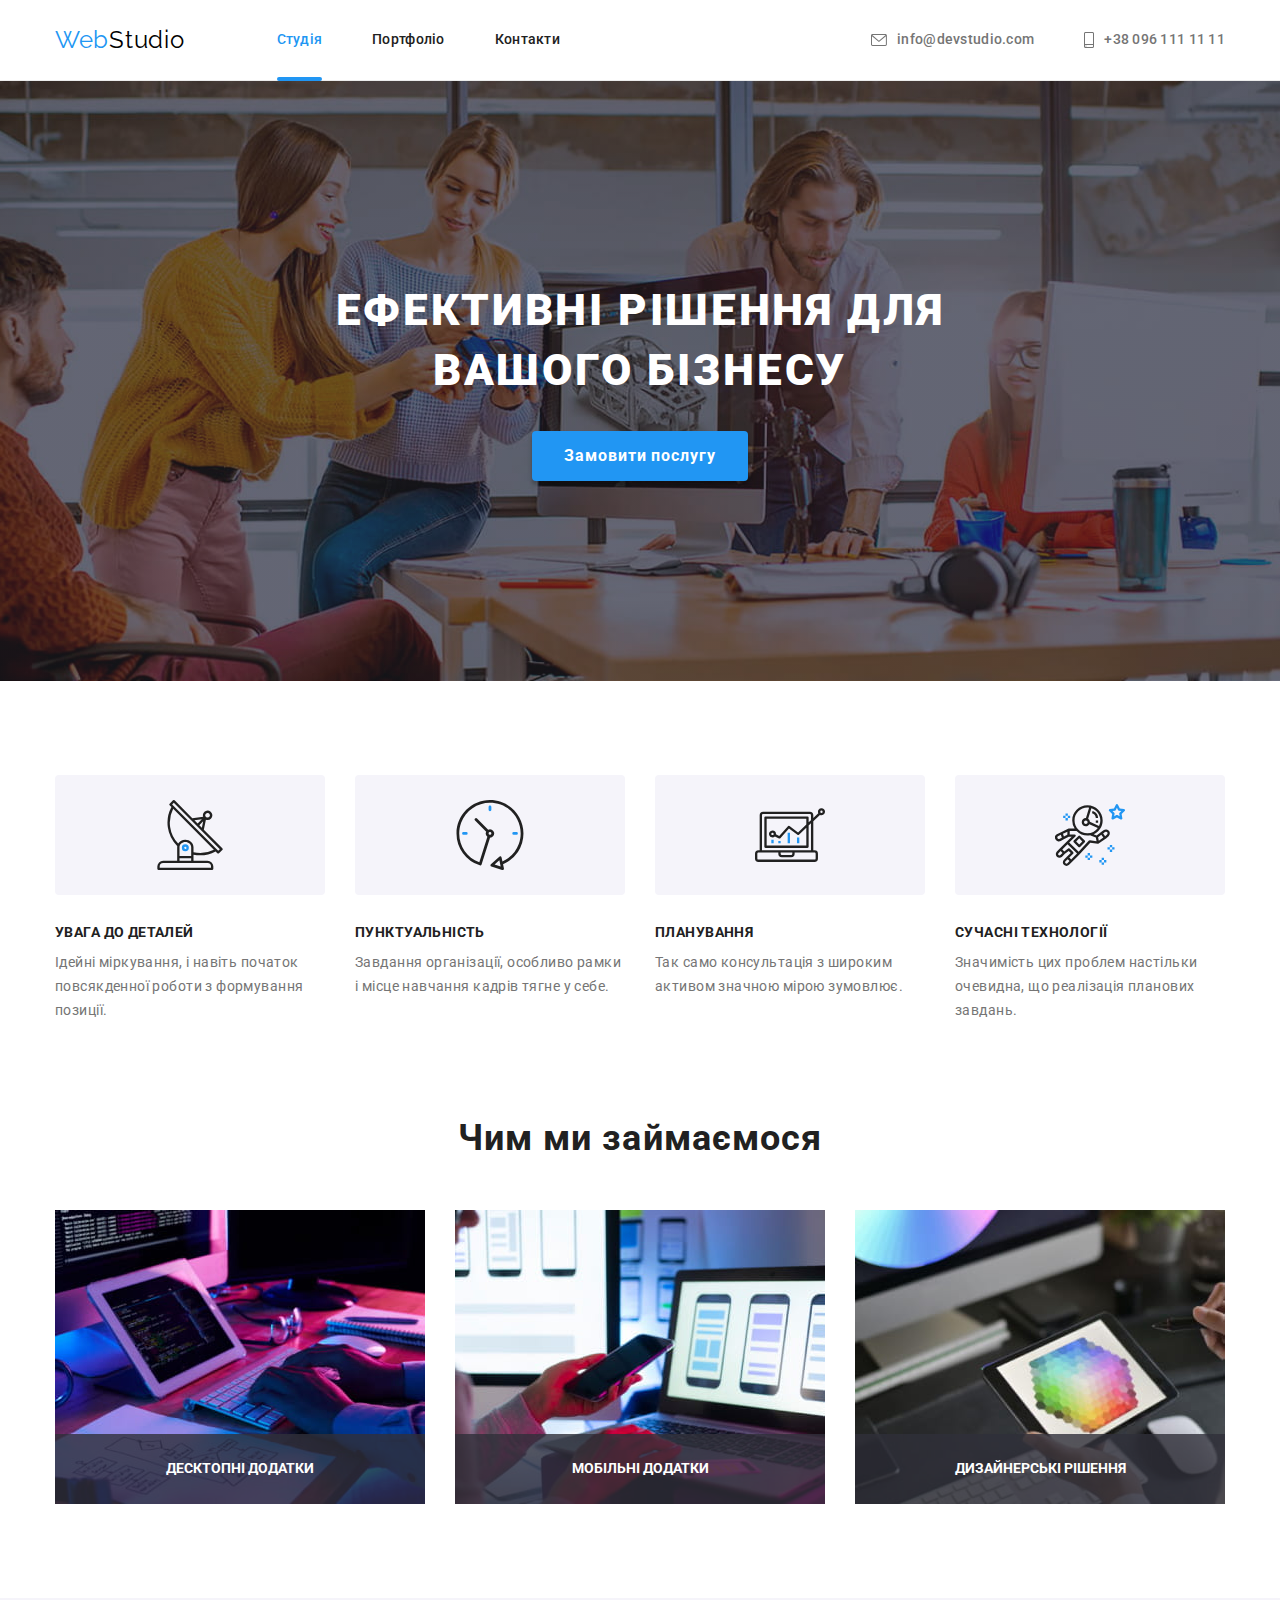
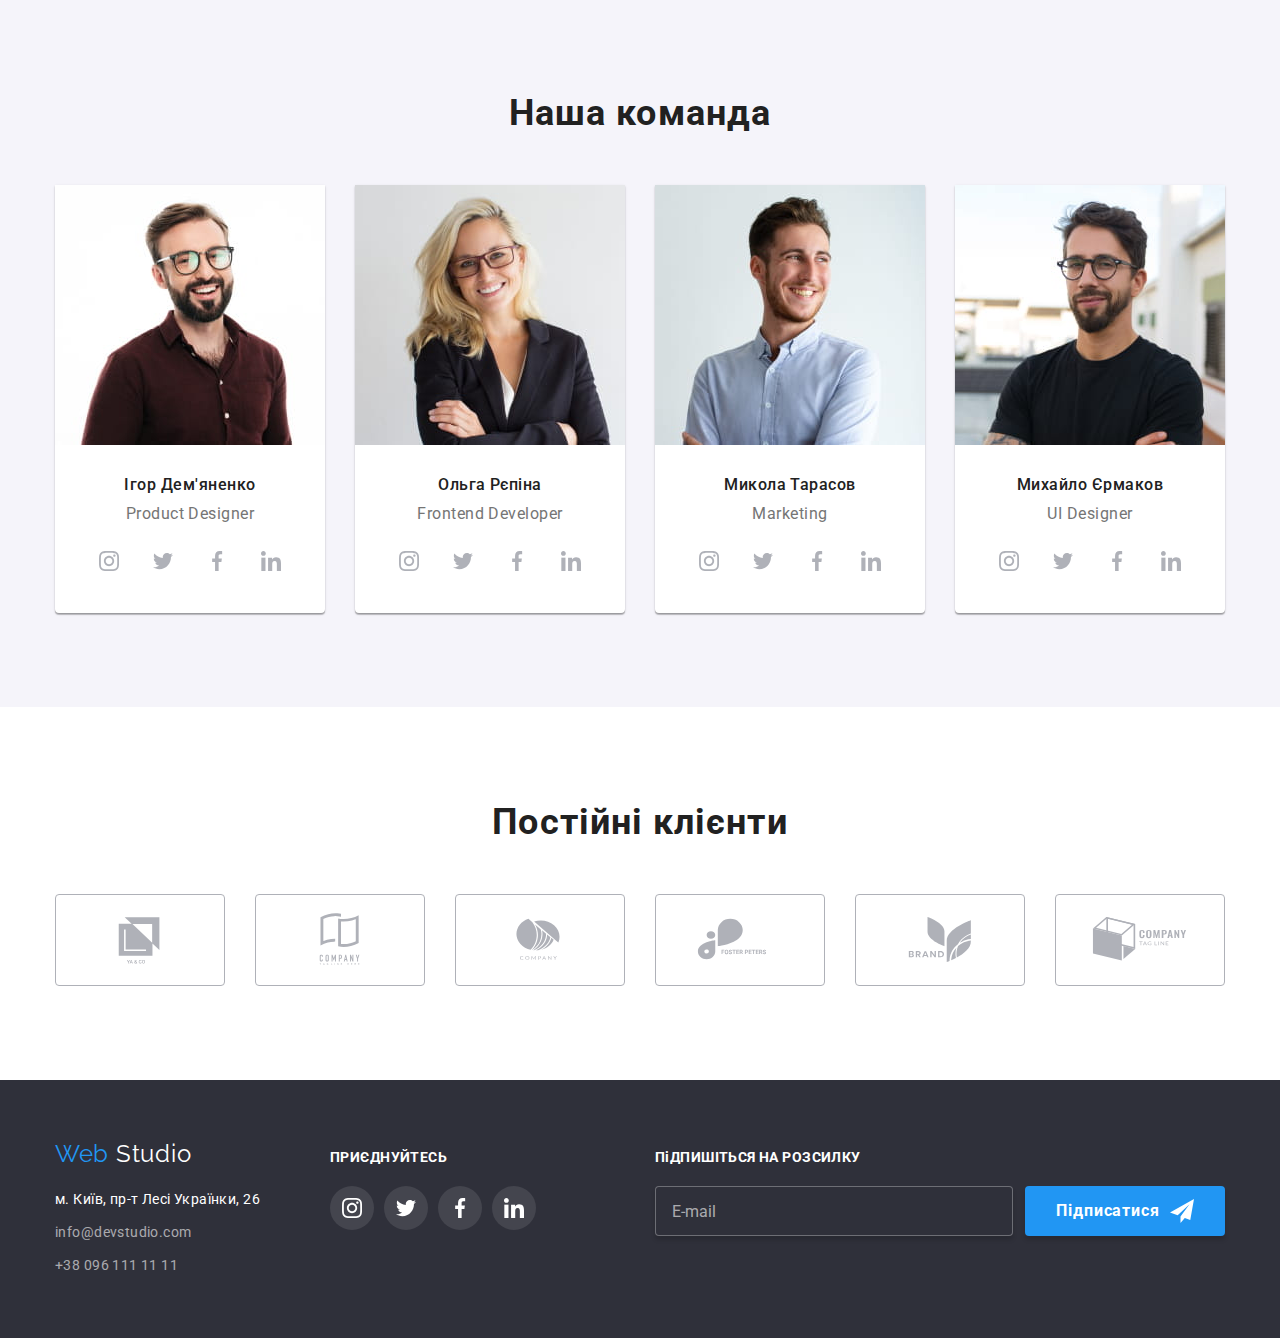
==== commit 332c91f4: "14.12.2022" ====
--- a/index.html
+++ b/index.html
@@ -168,19 +168,31 @@
             <h2 class="section__title">Чим ми займаємося</h2>
             <ul  class="section__list">
                 <li class="section__work-item work-item">
-                    <img class="img-project" src="./img/img.1.jpg" alt="фото 1" width="370">
+                    <img class="img-project"
+                    srcset="
+                    ./img/desktop.jpg 1x,
+                    ./img/desktop@x2.jpg 2x"
+                    src="./img/desktop.jpg" alt="фото 1" width="370">
                     <div class="work-item__label">
                         <span class="work-item__name">десктопні додатки</span>
                     </div>
                 </li> 
                 <li class="section__work-item work-item">
-                    <img class="img-project" src="./img/img.2.jpg" alt="фото 2" width="370">
+                    <img class="img-project"
+                    srcset="
+                    ./img/mobil.jpg 1x,
+                    ./img/mobil@x2.jpg 2x"
+                    src="./img/mobil.jpg" alt="фото 2" width="370">
                     <div class="work-item__label">
                         <span class="work-item__name">мобільні додатки</span>
                     </div>
                 </li>
                 <li class="section__work-item work-item">
-                    <img class="img-project" src="./img/img.3.jpg" alt="фото 3" width="370">
+                    <img class="img-project"
+                    srcset="
+                    ./img/design.jpg 1x,
+                    ./img/design@x2.jpg 2x"
+                    src="./img/design.jpg" alt="фото 3" width="370">
                     <div class="work-item__label">
                         <span class="work-item__name">дизайнерські рішення</span>
                     </div>
@@ -194,7 +206,8 @@
             <h2 class="section__title">Наша команда</h2>
             <ul class="section__list">
                 <li class="section__team-list team-list">
-                    <img class="img-project" srcset="
+                    <img class="img-project" 
+                    srcset="
                     ./img/ihor-270.jpg 270w,
                     ./img/ihor-270@x2.jpg 540w,
                     ./img/ihor-354.jpg 354w,
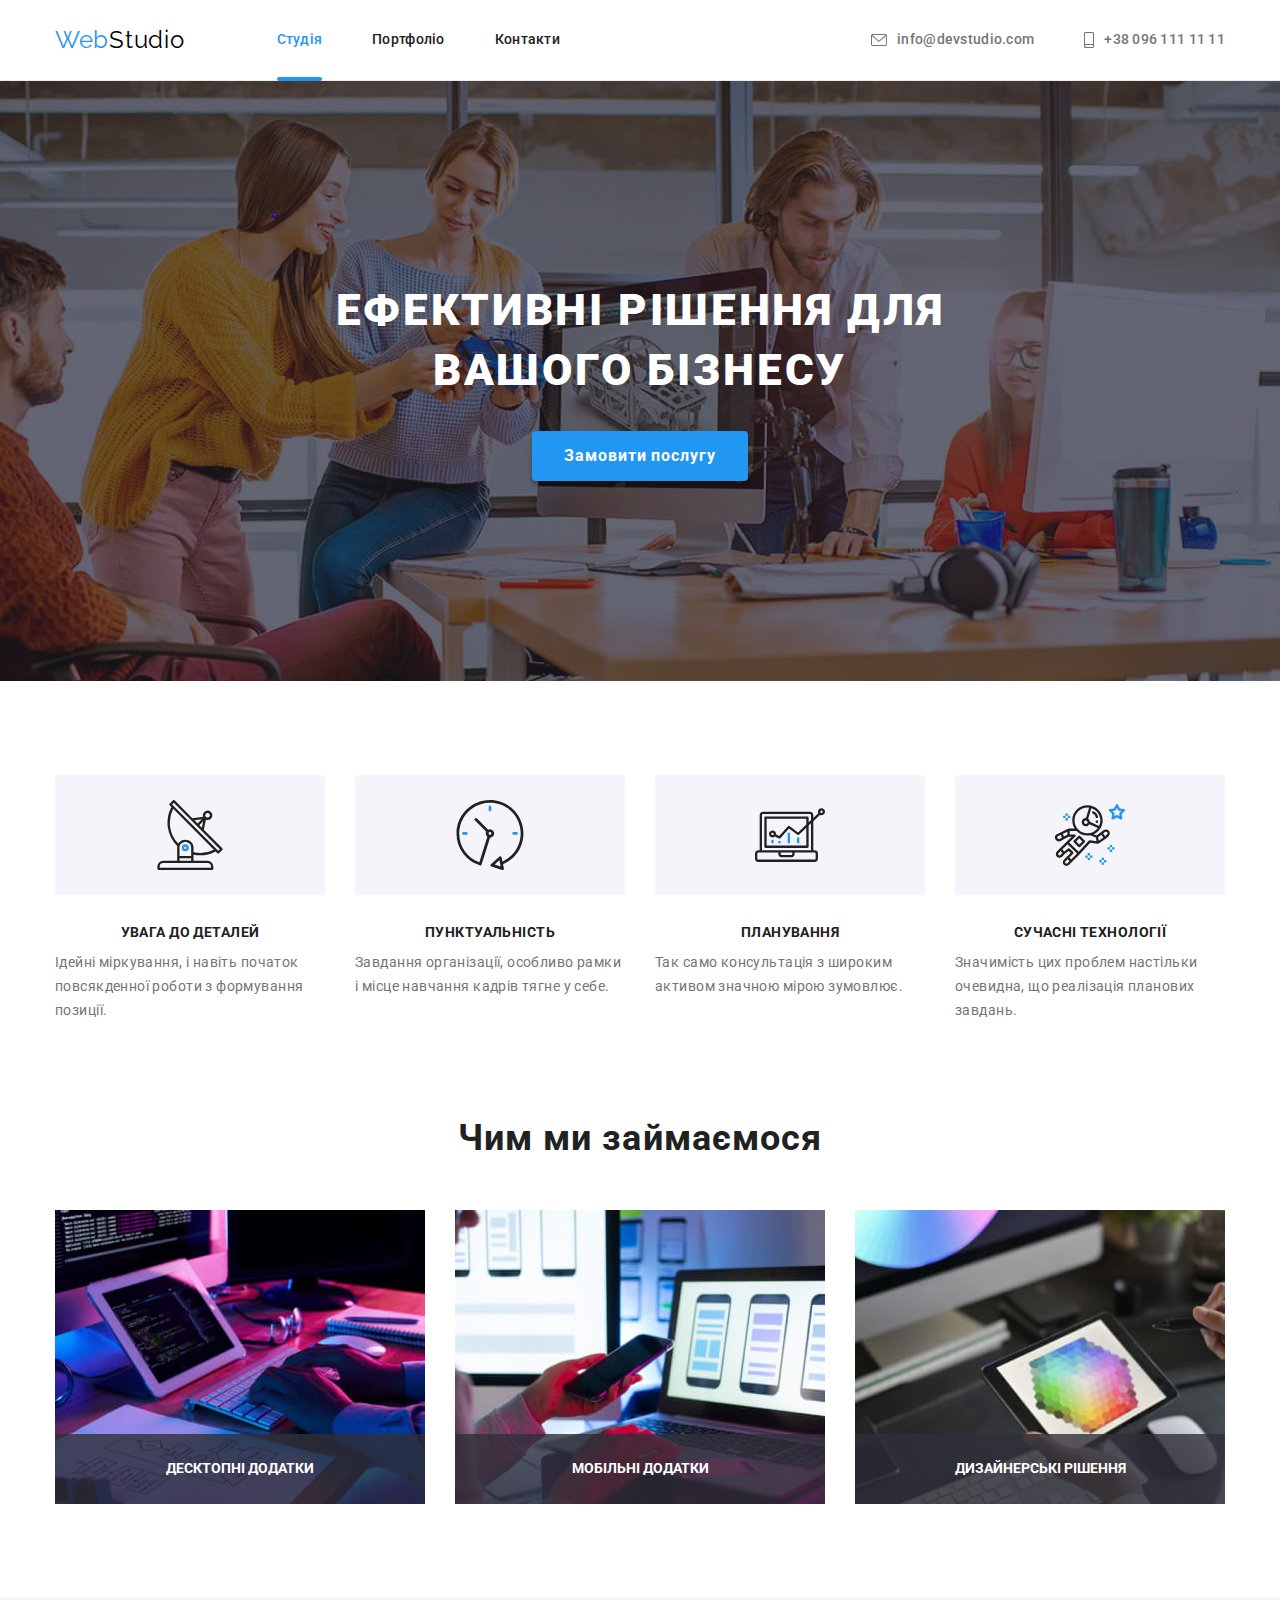
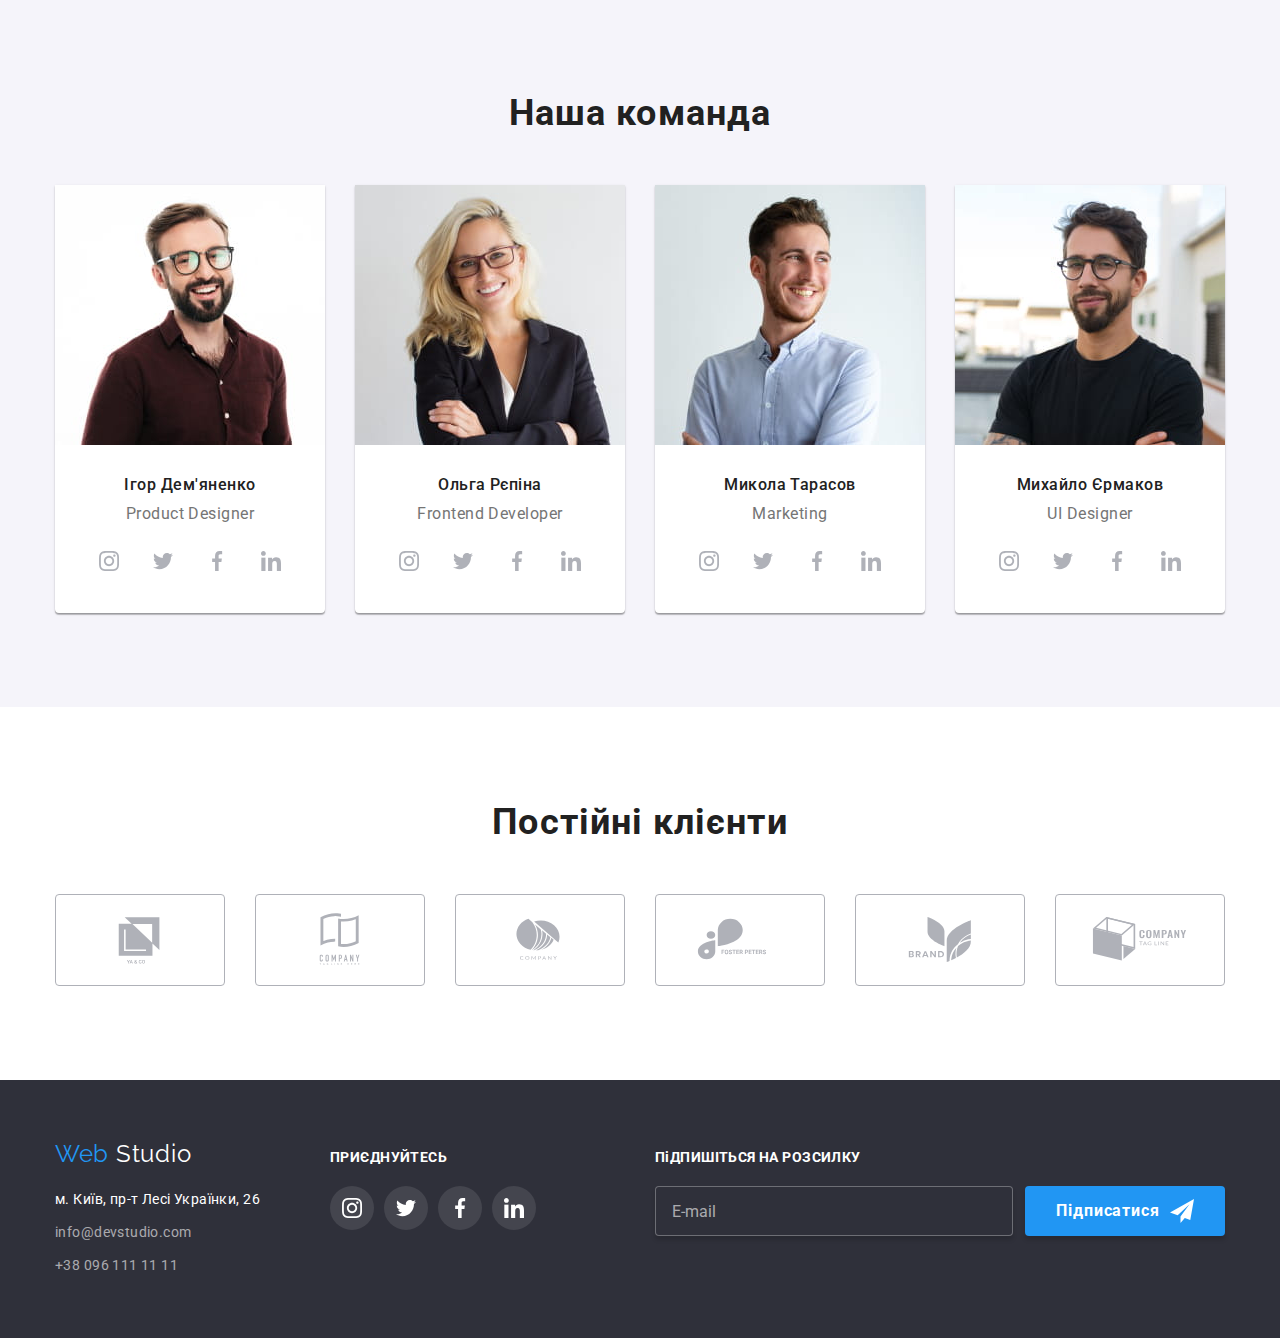
==== commit 22a6f5d4: "кнопка" ====
--- a/index.html
+++ b/index.html
@@ -53,8 +53,8 @@
              aria-controls="menu-bg"
              type="button" class="menu-button " >
                 <svg width="24" height="16" aria-label="Мобільне меню" >
-                    <use class="menu-button__open" href="/img/symbol-defs.svg#icon-menu_24px"></use>
-                    <use class="menu-button__close" href="/img/symbol-defs.svg#icon-close_24px"></use>
+                    <use class="menu-button__open" href="./img/symbol-defs.svg#icon-menu_24px"></use>
+                    <use class="menu-button__close" href="./img/symbol-defs.svg#icon-close_24px"></use>
                 </svg>
             </button>
          </div>
--- a/css/main.min.css
+++ b/css/main.min.css
@@ -1 +1 @@
-.nav__site,.contact,.section__list,.social-list,.clients,.footer-social__list,.portfolio-filter,.projects,.mobile-social{list-style:none;padding:0;margin:0}.footer-subscribe__button,.form__checkbox,.portfolio-filter,.features__icon,.social-list,.social-list__links,.clients__link,.footer-social__links{display:-webkit-box;display:-ms-flexbox;display:flex;-webkit-box-align:center;-ms-flex-align:center;align-items:center;-webkit-box-pack:center;-ms-flex-pack:center;justify-content:center}html{-webkit-box-sizing:border-box;box-sizing:border-box}*,*::before,*::after{-webkit-box-sizing:inherit;box-sizing:inherit}.page{color:#757575;background-color:#fff;font-family:"Roboto",sans-serif}.conteiner{padding-left:15px;padding-right:15px;margin-left:auto;margin-right:auto}@media screen and (min-width: 480px){.conteiner{width:480px}}@media screen and (min-width: 768px){.conteiner{width:768px}}@media screen and (min-width: 1200px){.conteiner{width:1200px}}.list{list-style:none;padding:0;margin:0}.link{font-weight:500;font-size:14px;line-height:1.14;letter-spacing:.02em}.img-project{display:block;max-width:100%;height:auto}.section{padding-bottom:60px;padding-top:60px}@media screen and (min-width: 1200px){.section{padding-bottom:94px;padding-top:94px}}.section__list{display:-webkit-box;display:-ms-flexbox;display:flex}@media screen and (max-width: 767px){.section__list{display:block}}@media screen and (min-width: 768px)and (max-width: 1199px){.section__list{-ms-flex-wrap:wrap;flex-wrap:wrap}}.section__title{color:#212121;margin-top:0;font-weight:700;line-height:1.2;text-align:center;letter-spacing:.03em}@media screen and (min-width: 480px){.section__title{margin-bottom:30px;font-size:28px}}@media screen and (min-width: 1200px){.section__title{margin-bottom:50px;font-size:36px}}.header__border{position:relative;border-bottom:1px solid #ececec}.logo{text-decoration:none;font-family:"Raleway",sans-serif;font-size:26px;line-height:1.19;letter-spacing:.03em}@media screen and (min-width: 480px){.logo{font-size:24px;line-height:1.17}}.logo--blue{color:#2196f3}.logo--black{color:#000}.main__nav{display:-webkit-box;display:-ms-flexbox;display:flex;-webkit-box-align:center;-ms-flex-align:center;align-items:center;-webkit-box-pack:justify;-ms-flex-pack:justify;justify-content:space-between}.menu-button{z-index:2;display:inline-block;padding:0;width:40px;height:40px;border:none;background-color:#fff;margin-bottom:10px;margin-top:10px;cursor:pointer}.menu-button .menu-button__close{display:none}@media screen and (min-width: 768px){.menu-button{display:none}}.menu-button.is-open .menu-button__close{display:block}.menu-button.is-open .menu-button__close:hover{fill:#2196f3}.menu-button.is-open .menu-button__open{display:none}@media screen and (max-width: 767px){.menu-bg{z-index:1;display:none;position:absolute;left:0;top:0;width:100%;height:auto;background-color:#fff;padding:48px 40px}.menu-bg.is-open{display:block}}@media screen and (min-width: 768px){.menu-bg{display:-webkit-box;display:-ms-flexbox;display:flex;-webkit-box-flex:1;-ms-flex-positive:1;flex-grow:1;-webkit-box-pack:justify;-ms-flex-pack:justify;justify-content:space-between}}.nav__site .link.current{color:#2196f3}@media screen and (min-width: 768px){.nav__site{margin-left:87px;display:-webkit-box;display:-ms-flexbox;display:flex}}@media screen and (min-width: 1200px){.nav__site{margin-left:92px}}.nav__site .nav__link{color:#212121;text-decoration:none;display:block;-webkit-transition:color 250ms cubic-bezier(0.4, 0, 0.2, 1);transition:color 250ms cubic-bezier(0.4, 0, 0.2, 1)}.nav__site .nav__link:hover,.nav__site .nav__link:focus{color:#2196f3}@media screen and (max-width: 767px){.nav__site .nav__link{font-size:40px;line-height:1.17}}@media screen and (min-width: 768px){.nav__site .nav__link{position:relative;padding-bottom:32px;padding-top:32px}.nav__site .nav__link.current::after{position:absolute;left:0;bottom:-1px;content:"";display:block;width:100%;height:4px;background-color:#2196f3;border-radius:2px}}@media screen and (max-width: 767px){.nav__site:last-child{margin-bottom:302px}}@media screen and (min-width: 768px){.nav__item{margin-right:50px}.nav__item:last-child{margin-right:0}}@media screen and (max-width: 767px){.nav__item{padding-bottom:32px}.nav__item:last-child{padding-bottom:0}}.contact{display:-webkit-box;display:-ms-flexbox;display:flex}@media screen and (max-width: 767px){.contact{-webkit-box-orient:vertical;-webkit-box-direction:reverse;-ms-flex-direction:column-reverse;flex-direction:column-reverse}}@media screen and (min-width: 768px)and (max-width: 1199px){.contact{display:block;padding-top:21px}}@media screen and (min-width: 1200px){.contact__item+.contact__item{margin-left:50px}}@media screen and (min-width: 768px)and (max-width: 1199px){.contact__item{padding-bottom:10px}.contact__item:last-child{padding-bottom:0}}.contact__link{color:#757575;text-decoration:none;display:block;-webkit-transition:color 250ms cubic-bezier(0.4, 0, 0.2, 1);transition:color 250ms cubic-bezier(0.4, 0, 0.2, 1)}.contact__link:hover,.contact__link:focus{color:#2196f3}@media screen and (min-width: 1199px){.contact__link{padding-top:32px;padding-bottom:32px}}@media screen and (max-width: 767px){.contact__item:last-child{padding-bottom:32px}.email-mobile{font-size:24px;line-height:1.16;margin-bottom:64px}.tel-mobile{font-size:34px;line-height:1.17;color:#2196f3}}.mobile-social{display:-webkit-box;display:-ms-flexbox;display:flex;-webkit-box-align:center;-ms-flex-align:center;align-items:center}@media screen and (min-width: 768px){.mobile-social{display:none}}.mobile-social__item{font-weight:500;font-size:18px;line-height:1.22;padding-left:10px;padding-right:10px;border-right:1px solid rgba(33,33,33,.2)}.mobile-social__item:last-child{padding-right:0;border:none}.mobile-social__item:first-child{padding-left:0}.mobile-social__link{text-decoration:none;color:#2196f3}.hero{background-color:#2f303a;text-align:center}@media screen and (min-width: 480px){.hero{padding-top:118px;padding-bottom:118px}}@media screen and (min-width: 1200px){.hero{padding-top:200px;padding-bottom:200px}}.hero__title{color:#fff;margin:0 auto 30px;font-weight:900;letter-spacing:.06em;text-transform:uppercase}@media screen and (min-width: 480px){.hero__title{width:360px;font-size:26px;line-height:1.62}}@media screen and (min-width: 1200px){.hero__title{width:696px;font-size:44px;line-height:1.36}}.hero__button{color:#fff;background-color:#2196f3;-webkit-box-shadow:0px 4px 4px 0px rgba(0,0,0,.25);box-shadow:0px 4px 4px 0px rgba(0,0,0,.25);-webkit-transition:background-color 250ms cubic-bezier(0.4, 0, 0.2, 1);transition:background-color 250ms cubic-bezier(0.4, 0, 0.2, 1);display:inline-block;font-family:inherit;font-weight:700;font-size:16px;line-height:1.88;-webkit-box-align:center;-ms-flex-align:center;align-items:center;text-align:center;letter-spacing:.06em;cursor:pointer;border-radius:4px;border:none;padding:10px 32px;height:50px}.hero__button:hover{background-color:#188ce8}@media screen and (min-width: 480px){.hero__button{min-width:200px}}@media screen and (min-width: 1200px){.hero__button{min-width:216px}}.backdrop{position:fixed;z-index:2;top:0;left:0;width:100%;height:100%;background-color:rgba(0,0,0,.2);opacity:1;-webkit-transition:opacity 250ms cubic-bezier(0.4, 0, 0.2, 1);transition:opacity 250ms cubic-bezier(0.4, 0, 0.2, 1);overflow-y:scroll}.backdrop.is-hidden{opacity:0;pointer-events:none}@media screen and (max-width: 767px){.backdrop{width:480px;padding:93px 15px}}@media screen and (min-width: 768px){.backdrop.is-hidden .modal{-webkit-transform:translate(-50%, -50%) scale(0.5);transform:translate(-50%, -50%) scale(0.5)}}.modal{-webkit-transition:-webkit-transform 250ms cubic-bezier(0.4, 0, 0.2, 1);transition:-webkit-transform 250ms cubic-bezier(0.4, 0, 0.2, 1);transition:transform 250ms cubic-bezier(0.4, 0, 0.2, 1);transition:transform 250ms cubic-bezier(0.4, 0, 0.2, 1), -webkit-transform 250ms cubic-bezier(0.4, 0, 0.2, 1);background-color:#fff;border:1px solid rgba(0,0,0,.1);border-radius:4px;-webkit-box-shadow:0px 2px 1px 0px rgba(0,0,0,.2),0px 1px 1px 0px rgba(0,0,0,.14),0px 1px 3px 0px rgba(0,0,0,.12);box-shadow:0px 2px 1px 0px rgba(0,0,0,.2),0px 1px 1px 0px rgba(0,0,0,.14),0px 1px 3px 0px rgba(0,0,0,.12);padding:40px}@media screen and (max-width: 1199px){.modal{min-width:450px;position:relative}}@media screen and (min-width: 768px){.modal{position:absolute;top:50%;left:50%;-webkit-transform:translate(-50%, -50%) scale(1);transform:translate(-50%, -50%) scale(1)}}@media screen and (min-width: 1200px){.modal{min-width:528px}}.modal__btn--close{position:absolute;-webkit-transition:fill 250ms cubic-bezier(0.4, 0, 0.2, 1);transition:fill 250ms cubic-bezier(0.4, 0, 0.2, 1);top:8px;right:8px;width:30px;height:30px;border:1px solid rgba(0,0,0,.1);border-radius:50%;cursor:pointer;background:rgba(0,0,0,0);fill:#000}.modal__btn--close:hover{fill:#2196f3}.form__title{color:#212121;font-weight:700;font-size:20px;text-align:center;margin-top:0;margin-bottom:12px}@media screen and (max-width: 1199px){.form__title{line-height:1.5}}@media screen and (min-width: 1200px){.form__title{line-height:1.15}}.form__field{position:relative;width:100%;height:58px;margin-bottom:10px}.form__label{display:block;text-align:left;font-weight:400;font-size:12px;line-height:1.17;margin-bottom:4px}.form__input{display:block;padding-left:42px;padding-top:12px;padding-bottom:12px;width:100%;height:40px;border:1px solid rgba(33,33,33,.2);border-radius:4px;-webkit-transition:border 250ms cubic-bezier(0.4, 0, 0.2, 1);transition:border 250ms cubic-bezier(0.4, 0, 0.2, 1);outline:none}.form__input:hover{border:1px solid #2196f3}.form__input:hover+.form__icon{fill:#2196f3}.form__icon{position:absolute;top:50%;left:15px;-webkit-transition:fill 250ms cubic-bezier(0.4, 0, 0.2, 1);transition:fill 250ms cubic-bezier(0.4, 0, 0.2, 1)}.form__comment{height:138px;margin-bottom:20px}@media screen and (max-width: 1199px){.form__comment{width:370px}}@media screen and (min-width: 1200px){.form__comment{width:448px}}.form__comment--area{display:block;height:120px;padding:12px 16px;resize:none}.form__comment--area::-webkit-input-placeholder{color:rgba(117,117,117,.5)}.form__comment--area::-moz-placeholder{color:rgba(117,117,117,.5)}.form__comment--area:-ms-input-placeholder{color:rgba(117,117,117,.5)}.form__comment--area::-ms-input-placeholder{color:rgba(117,117,117,.5)}.form__comment--area::placeholder{color:rgba(117,117,117,.5)}.form__checkbox{margin-bottom:30px}@media screen and (max-width: 1199px){.form__lable--checkbox{font-size:12px;line-height:1.17}}@media screen and (min-width: 1200px){.form__lable--checkbox{font-size:14px;line-height:1.71}}.form__link{color:#2196f3}.form__check{-webkit-appearance:none;-moz-appearance:none;appearance:none;position:absolute}.form__icon--check{margin-right:7px;fill:#fff;border:#212121 solid 2px;border-radius:2px;vertical-align:text-bottom}.form__check:checked+.form__icon--check{fill:#fff;background-color:#2196f3;border:none}.form__button{color:#fff;background-color:#2196f3;-webkit-box-shadow:0px 4px 4px 0px rgba(0,0,0,.15);box-shadow:0px 4px 4px 0px rgba(0,0,0,.15);-webkit-transition:background-color 250ms cubic-bezier(0.4, 0, 0.2, 1);transition:background-color 250ms cubic-bezier(0.4, 0, 0.2, 1);display:inline-block;font-family:inherit;font-weight:700;font-size:16px;line-height:1.88;-webkit-box-align:center;-ms-flex-align:center;align-items:center;text-align:center;letter-spacing:.06em;cursor:pointer;border-radius:4px;border:none;min-width:200px;height:50px}.form__button:hover{background-color:#188ce8}@media screen and (min-width: 768px){.section__features{margin-right:30px}.section__features:last-child{margin-right:0}}@media screen and (min-width: 768px)and (max-width: 1199px){.section__features{width:354px}.section__features:nth-child(2n){margin-right:0}}.features__title{margin-top:0;margin-bottom:10px;color:#212121;font-weight:700;font-size:14px;line-height:1.14;letter-spacing:.03em}.features__about{margin-top:0;font-weight:400;font-size:14px;line-height:1.71;letter-spacing:.03em}@media screen and (min-width: 480px){.features__about{margin-bottom:30px}}@media screen and (min-width: 1200px){.features__about{margin-bottom:0}}.section__features:last-child .features__about{margin-bottom:0}@media screen and (min-width: 768px)and (max-width: 1199px){.section__features:nth-last-child(-n+2) .features__about{margin-bottom:0}}.work{padding-top:0}@media screen and (max-width: 1199px){.work{display:none}}.work-item{position:relative;margin-right:30px}.work-item:last-child{margin-right:0}.work-item__label{position:absolute;bottom:0;width:100%;height:70px;background-color:rgba(47,48,58,.8);display:-webkit-box;display:-ms-flexbox;display:flex;-webkit-box-align:center;-ms-flex-align:center;align-items:center;-webkit-box-pack:center;-ms-flex-pack:center;justify-content:center}.work-item__name{text-transform:uppercase;font-weight:700;font-size:14px;line-height:1.14;color:#fff}.team{background-color:#f5f4fa}.team-list{background-color:#fff;-webkit-box-shadow:0px 2px 1px 0px rgba(0,0,0,.2),0px 1px 1px 0px rgba(0,0,0,.14),0px 1px 3px 0px rgba(0,0,0,.12);box-shadow:0px 2px 1px 0px rgba(0,0,0,.2),0px 1px 1px 0px rgba(0,0,0,.14),0px 1px 3px 0px rgba(0,0,0,.12);border-bottom-left-radius:4px;border-bottom-right-radius:4px}@media screen and (min-width: 480px){.team-list{margin-right:0px;margin-bottom:30px}.team-list:last-child{margin-bottom:0px}}@media screen and (min-width: 768px)and (max-width: 1199px){.team-list{margin-right:30px}.team-list:nth-child(2n){margin-right:0}.team-list:nth-last-child(-n+2){margin-bottom:0}}@media screen and (min-width: 1200px){.team-list{margin-right:30px;margin-bottom:0}.team-list:last-child{margin-right:0}}@media screen and (max-width: 1199px){.team-list__worker{padding-top:30px;padding-bottom:24px}}@media screen and (min-width: 1200px){.team-list__worker{padding-top:30px;padding-bottom:30px}}.team-list__name{color:#212121;margin-top:0;margin-bottom:10px;font-weight:500;font-size:16px;line-height:1.19;text-align:center;letter-spacing:.03em}.team-list__position{margin-top:0;margin-bottom:0;font-weight:400;font-size:16px;line-height:19px;text-align:center;letter-spacing:.03em}.contact-section{background-color:#2f303a;padding-top:60px;padding-bottom:60px}.contact-section .logo{display:inline-block;margin-bottom:20px}@media screen and (min-width: 480px)and (max-width: 1199px){.contact-section{text-align:center}}@media screen and (min-width: 768px)and (max-width: 1199px){.footer-connect{display:-webkit-box;display:-ms-flexbox;display:flex;-ms-flex-wrap:wrap;flex-wrap:wrap;-ms-flex-pack:distribute;justify-content:space-around;-webkit-box-align:baseline;-ms-flex-align:baseline;align-items:baseline}}@media screen and (min-width: 1200px){.footer-connect{display:-webkit-box;display:-ms-flexbox;display:flex;-webkit-box-align:baseline;-ms-flex-align:baseline;align-items:baseline}}.logo--white{color:#fff;font-family:"Raleway",sans-serif;letter-spacing:.03em}@media screen and (min-width: 1200px){.logo--white{font-size:26px;line-height:1.19}}@media screen and (min-width: 480px){.logo--white{font-size:24px;line-height:1.17}}.link-footer{font-style:normal;font-weight:400;font-size:14px;line-height:1.71;letter-spacing:.03em}.link-footer:last-child{margin-bottom:0;display:inline-block}@media screen and (min-width: 480px){.link-footer{margin-bottom:8px}}@media screen and (min-width: 1200px){.link-footer{margin-bottom:9px}}.link-footer__address{color:#fff;text-decoration:none;-webkit-transition:color 250ms cubic-bezier(0.4, 0, 0.2, 1);transition:color 250ms cubic-bezier(0.4, 0, 0.2, 1)}.link-footer__address:hover,.link-footer__address:focus{color:#2196f3}.link-footer__connect{color:rgba(255,255,255,.6);text-decoration:none;-webkit-transition:color 250ms cubic-bezier(0.4, 0, 0.2, 1);transition:color 250ms cubic-bezier(0.4, 0, 0.2, 1)}.link-footer__connect:hover,.link-footer__connect:focus{color:#2196f3}@media screen and (min-width: 1200px){.footer-subscribe{margin-left:auto}}@media screen and (min-width: 768px)and (max-width: 1199px){.footer-subscribe{margin-top:60px}}.footer-subscribe__title{color:#fff;margin-top:0;margin-bottom:20px;font-weight:700;font-size:14px;line-height:1.14;letter-spacing:.03em}@media screen and (min-width: 480px){.footer-subscribe__item{display:inline-block}}@media screen and (min-width: 1200px){.footer-subscribe__item{display:-webkit-box;display:-ms-flexbox;display:flex}}.footer-subscribe__input{height:50px;padding-left:16px;padding-top:15px;padding-bottom:15px;background-color:#2f303a;border:1px solid rgba(255,255,255,.3);border-radius:4px;-webkit-box-shadow:0px 4px 4px 0px rgba(0,0,0,.15);box-shadow:0px 4px 4px 0px rgba(0,0,0,.15);color:#fff;outline:none}@media screen and (min-width: 480px){.footer-subscribe__input{width:450px;margin-bottom:20px}}@media screen and (min-width: 1200px){.footer-subscribe__input{margin-right:12px;width:358px}}.footer-subscribe__input::-webkit-input-placeholder{color:rgba(255,255,255,.6)}.footer-subscribe__input::-moz-placeholder{color:rgba(255,255,255,.6)}.footer-subscribe__input:-ms-input-placeholder{color:rgba(255,255,255,.6)}.footer-subscribe__input::-ms-input-placeholder{color:rgba(255,255,255,.6)}.footer-subscribe__input::placeholder{color:rgba(255,255,255,.6)}.footer-subscribe__button{color:#fff;background-color:#2196f3;-webkit-box-shadow:0px 4px 4px 0px rgba(0,0,0,.15);box-shadow:0px 4px 4px 0px rgba(0,0,0,.15);font-family:inherit;font-weight:700;font-size:16px;line-height:1.88;letter-spacing:.06em;cursor:pointer;border-radius:4px;border:none;min-width:200px;height:50px}@media screen and (min-width: 480px){.footer-subscribe__button{margin-left:auto;margin-right:auto}}.footer-subscribe__icon{margin-left:10px}@media screen and (max-width: 767px){.portfolio-filter{-ms-flex-wrap:wrap;flex-wrap:wrap;width:326px;-webkit-box-pack:start;-ms-flex-pack:start;justify-content:flex-start}}.portfolio-filter__item{margin-right:8px}.portfolio-filter__item:nth-last-child{margin-bottom:0}@media screen and (max-width: 767px){.portfolio-filter__item{margin-bottom:15px}.portfolio-filter__item:nth-child(3n){margin-right:0}.portfolio-filter__item:nth-last-child(-n+2){margin-bottom:0}}.filter{color:#212121;background-color:#f5f4fa;display:inline-block;font-family:inherit;font-weight:500;font-size:16px;line-height:1.63;text-align:center;letter-spacing:.03em;cursor:pointer;border-radius:4px;padding:6px 22px;height:38px;border:none;-webkit-transition:color 250ms cubic-bezier(0.4, 0, 0.2, 1),background-color 250ms cubic-bezier(0.4, 0, 0.2, 1),-webkit-box-shadow 250ms cubic-bezier(0.4, 0, 0.2, 1);transition:color 250ms cubic-bezier(0.4, 0, 0.2, 1),background-color 250ms cubic-bezier(0.4, 0, 0.2, 1),-webkit-box-shadow 250ms cubic-bezier(0.4, 0, 0.2, 1);transition:color 250ms cubic-bezier(0.4, 0, 0.2, 1),background-color 250ms cubic-bezier(0.4, 0, 0.2, 1),box-shadow 250ms cubic-bezier(0.4, 0, 0.2, 1);transition:color 250ms cubic-bezier(0.4, 0, 0.2, 1),background-color 250ms cubic-bezier(0.4, 0, 0.2, 1),box-shadow 250ms cubic-bezier(0.4, 0, 0.2, 1),-webkit-box-shadow 250ms cubic-bezier(0.4, 0, 0.2, 1)}.filter:hover,.filter:focus{color:#fff;background-color:#2196f3;-webkit-box-shadow:0px 2px 2px 0px rgba(0,0,0,.12),0px 1px 2px 0px rgba(0,0,0,.08),0px 3px 1px 0px rgba(0,0,0,.1);box-shadow:0px 2px 2px 0px rgba(0,0,0,.12),0px 1px 2px 0px rgba(0,0,0,.08),0px 3px 1px 0px rgba(0,0,0,.1)}@media screen and (max-width: 767px){.projects{display:block;margin-top:40px}}@media screen and (min-width: 768px)and (max-width: 1199px){.projects{display:-webkit-box;display:-ms-flexbox;display:flex;-ms-flex-wrap:wrap;flex-wrap:wrap;margin-top:30px}}@media screen and (min-width: 1200px){.projects{display:-webkit-box;display:-ms-flexbox;display:flex;-ms-flex-wrap:wrap;flex-wrap:wrap;margin-top:50px}}.projects__item{margin-bottom:30px}.projects__item:last-child{margin-bottom:0}@media screen and (max-width: 767px){.projects__item{width:450px}}@media screen and (min-width: 768px)and (max-width: 1199px){.projects__item{width:354px;margin-right:30px}.projects__item:nth-child(2n){margin-right:0}.projects__item:nth-last-child(-n+1){margin-bottom:0}}@media screen and (min-width: 1199px){.projects__item{width:370px;margin-right:30px}.projects__item:nth-child(3n){margin-right:0}.projects__item:nth-last-child(-n+3){margin-bottom:0}}.projects__link{display:inline-block;-webkit-transition:-webkit-box-shadow 250ms cubic-bezier(0.4, 0, 0.2, 1);transition:-webkit-box-shadow 250ms cubic-bezier(0.4, 0, 0.2, 1);transition:box-shadow 250ms cubic-bezier(0.4, 0, 0.2, 1);transition:box-shadow 250ms cubic-bezier(0.4, 0, 0.2, 1), -webkit-box-shadow 250ms cubic-bezier(0.4, 0, 0.2, 1);text-decoration:none}.projects__link:hover{-webkit-box-shadow:1px 4px 6px 0px rgba(0,0,0,.16),0px 4px 4px 0px rgba(0,0,0,.06),0px 1px 1px 0px rgba(0,0,0,.12);box-shadow:1px 4px 6px 0px rgba(0,0,0,.16),0px 4px 4px 0px rgba(0,0,0,.06),0px 1px 1px 0px rgba(0,0,0,.12)}.projects__link:hover .projects__discription{-webkit-transform:translateY(0);transform:translateY(0);-webkit-transition:-webkit-transform 250ms cubic-bezier(0.4, 0, 0.2, 1);transition:-webkit-transform 250ms cubic-bezier(0.4, 0, 0.2, 1);transition:transform 250ms cubic-bezier(0.4, 0, 0.2, 1);transition:transform 250ms cubic-bezier(0.4, 0, 0.2, 1), -webkit-transform 250ms cubic-bezier(0.4, 0, 0.2, 1)}.projects__overlay-box{position:relative;overflow:hidden}.projects__discription{position:absolute;top:0;left:0;display:inline-block;padding:63px 24px;margin-top:0;text-align:left;width:100%;height:100%;font-weight:400;font-size:18px;line-height:1.6;letter-spacing:.03em;color:#fff;background-color:rgba(33,150,243,.9);-webkit-transform:translateY(101%);transform:translateY(101%);-webkit-transition:-webkit-transform 250ms cubic-bezier(0.4, 0, 0.2, 1);transition:-webkit-transform 250ms cubic-bezier(0.4, 0, 0.2, 1);transition:transform 250ms cubic-bezier(0.4, 0, 0.2, 1);transition:transform 250ms cubic-bezier(0.4, 0, 0.2, 1), -webkit-transform 250ms cubic-bezier(0.4, 0, 0.2, 1)}.projects__card{border:1px solid #eee;border-top:none;padding:20px 24px}.projects__name{color:#212121;font-weight:700;font-size:18px;line-height:2;letter-spacing:.06em;text-decoration:none;margin-top:0;margin-bottom:4px}.projects__filter{color:#757575;font-weight:400;font-size:16px;line-height:1.88;letter-spacing:.03em;margin-top:0;margin-bottom:0px}@media screen and (max-width: 767px){.contact__envelope,.contact__smartphone{display:none}}.contact__envelope{width:16px;height:12px;margin-right:10px;fill:currentColor;vertical-align:middle}.contact__smartphone{width:10px;height:16px;margin-right:10px;fill:currentColor;vertical-align:middle}.overlay{margin-left:auto;margin-right:auto;background-repeat:no-repeat;background-position:center;background-size:cover}@media screen and (max-width: 480px){.overlay{background-image:-webkit-gradient(linear, left top, right top, from(rgba(47, 48, 58, 0.4)), to(rgba(47, 48, 58, 0.4))),url(../img/hero-480.jpg);background-image:linear-gradient(to right, rgba(47, 48, 58, 0.4), rgba(47, 48, 58, 0.4)),url(../img/hero-480.jpg)}}@media screen and (max-width: 480px)and (min-device-pixel-ratio: 2),screen and (max-width: 480px)and (-webkit-min-device-pixel-ratio: 2),screen and (max-width: 480px)and (min-resolution: 192dpi),screen and (max-width: 480px)and (min-resolution: 2dppx){.overlay{background-image:-webkit-gradient(linear, left top, right top, from(rgba(47, 48, 58, 0.4)), to(rgba(47, 48, 58, 0.4))),url(../img/hero-480@x2.jpg);background-image:linear-gradient(to right, rgba(47, 48, 58, 0.4), rgba(47, 48, 58, 0.4)),url(../img/hero-480@x2.jpg)}}@media screen and (min-width: 481px)and (max-width: 768px){.overlay{background-image:-webkit-gradient(linear, left top, right top, from(rgba(47, 48, 58, 0.4)), to(rgba(47, 48, 58, 0.4))),url(../img/hero-768.jpg);background-image:linear-gradient(to right, rgba(47, 48, 58, 0.4), rgba(47, 48, 58, 0.4)),url(../img/hero-768.jpg)}}@media screen and (min-width: 481px)and (max-width: 768px)and (min-device-pixel-ratio: 2),screen and (min-width: 481px)and (max-width: 768px)and (-webkit-min-device-pixel-ratio: 2),screen and (min-width: 481px)and (max-width: 768px)and (min-resolution: 192dpi),screen and (min-width: 481px)and (max-width: 768px)and (min-resolution: 2dppx){.overlay{background-image:-webkit-gradient(linear, left top, right top, from(rgba(47, 48, 58, 0.4)), to(rgba(47, 48, 58, 0.4))),url(../img/hero-768@x2.jpg);background-image:linear-gradient(to right, rgba(47, 48, 58, 0.4), rgba(47, 48, 58, 0.4)),url(../img/hero-768@x2.jpg)}}@media screen and (min-width: 769px)and (max-width: 1600px){.overlay{background-image:-webkit-gradient(linear, left top, right top, from(rgba(47, 48, 58, 0.4)), to(rgba(47, 48, 58, 0.4))),url(../img/hero-1600.jpg);background-image:linear-gradient(to right, rgba(47, 48, 58, 0.4), rgba(47, 48, 58, 0.4)),url(../img/hero-1600.jpg)}}@media screen and (min-width: 769px)and (max-width: 1600px)and (min-device-pixel-ratio: 2),screen and (min-width: 769px)and (max-width: 1600px)and (-webkit-min-device-pixel-ratio: 2),screen and (min-width: 769px)and (max-width: 1600px)and (min-resolution: 192dpi),screen and (min-width: 769px)and (max-width: 1600px)and (min-resolution: 2dppx){.overlay{background-image:-webkit-gradient(linear, left top, right top, from(rgba(47, 48, 58, 0.4)), to(rgba(47, 48, 58, 0.4))),url(../img/hero-1600@x2.jpg);background-image:linear-gradient(to right, rgba(47, 48, 58, 0.4), rgba(47, 48, 58, 0.4)),url(../img/hero-1600@x2.jpg)}}.features__icon{height:120px;background-color:#f5f4fa;border-radius:4px;margin-bottom:30px}@media screen and (min-width: 480px){.features__icon{width:450px}}@media screen and (min-width: 768px){.features__icon{width:354px}}@media screen and (min-width: 1200px){.features__icon{width:270px}}.social-list{margin-top:16px}.social-list__item{width:44px;height:44px;background-color:#fff;margin-right:10px;border-radius:50%;-webkit-transition:background-color 250ms cubic-bezier(0.4, 0, 0.2, 1);transition:background-color 250ms cubic-bezier(0.4, 0, 0.2, 1)}.social-list__item:hover{background-color:#2196f3}.social-list__item:last-child{margin-right:0}.social-list__links{width:100%;height:100%;fill:#afb1b8;-webkit-transition:fill 250ms cubic-bezier(0.4, 0, 0.2, 1);transition:fill 250ms cubic-bezier(0.4, 0, 0.2, 1)}.social-list__links:hover{fill:#fff}.clients{display:-webkit-box;display:-ms-flexbox;display:flex;-ms-flex-wrap:wrap;flex-wrap:wrap}.clients__item{height:92px;margin-right:30px;border:1px solid #afb1b8;border-radius:4px;-webkit-transition:border-color 250ms cubic-bezier(0.4, 0, 0.2, 1);transition:border-color 250ms cubic-bezier(0.4, 0, 0.2, 1)}.clients__item:hover,.clients__item:focus{border-color:#2196f3}@media screen and (min-width: 480px)and (max-width: 767px){.clients__item{width:210px;margin-bottom:30px}.clients__item:nth-child(2n){margin-right:0}.clients__item:nth-last-child(-n+2){margin-bottom:0}}@media screen and (min-width: 768px)and (max-width: 1199px){.clients__item{width:226px;margin-bottom:30px}.clients__item:nth-child(3n){margin-right:0}.clients__item:nth-last-child(-n+3){margin-bottom:0}}@media screen and (min-width: 1200px){.clients__item{width:170px}.clients__item:last-child{margin-right:0}}.clients__link{border-color:#afb1b8;fill:#afb1b8;width:100%;height:100%;-webkit-transition:border-color 250ms cubic-bezier(0.4, 0, 0.2, 1),fill 250ms cubic-bezier(0.4, 0, 0.2, 1);transition:border-color 250ms cubic-bezier(0.4, 0, 0.2, 1),fill 250ms cubic-bezier(0.4, 0, 0.2, 1)}.clients__link:hover,.clients__link:focus{border-color:#2196f3;fill:#2196f3}@media screen and (min-width: 480px)and (max-width: 767px){.footer-social{margin-top:60px}}@media screen and (min-width: 1200px){.footer-social{margin-left:70px}}.footer-social__title{color:#fff;margin-top:0;margin-bottom:20px;font-weight:700;font-size:14px;line-height:1.14;letter-spacing:.03em}.footer-social__list{display:-webkit-box;display:-ms-flexbox;display:flex}@media screen and (min-width: 480px)and (max-width: 767px){.footer-social__list{-webkit-box-pack:center;-ms-flex-pack:center;justify-content:center;margin-bottom:60px}}@media screen and (min-width: 1200px){.footer-social__list{-webkit-box-pack:justify;-ms-flex-pack:justify;justify-content:space-between}}.footer-social__item{width:44px;height:44px;background-color:rgba(255,255,255,.1);margin-right:10px;border-radius:50%;-webkit-transition:background-color 250ms cubic-bezier(0.4, 0, 0.2, 1);transition:background-color 250ms cubic-bezier(0.4, 0, 0.2, 1)}.footer-social__item:hover{background-color:#2196f3}.footer-social__item:last-child{margin-right:0}.footer-social__links{width:100%;height:100%;fill:#fff}/*# sourceMappingURL=main.min.css.map */+.nav__site,.contact,.section__list,.social-list,.clients,.footer-social__list,.portfolio-filter,.projects,.mobile-social{list-style:none;padding:0;margin:0}.footer-subscribe__button,.form__checkbox,.portfolio-filter,.features__icon,.social-list,.social-list__links,.clients__link,.footer-social__links{display:-webkit-box;display:-ms-flexbox;display:flex;-webkit-box-align:center;-ms-flex-align:center;align-items:center;-webkit-box-pack:center;-ms-flex-pack:center;justify-content:center}html{-webkit-box-sizing:border-box;box-sizing:border-box}*,*::before,*::after{-webkit-box-sizing:inherit;box-sizing:inherit}.page{color:#757575;background-color:#fff;font-family:"Roboto",sans-serif}.conteiner{padding-left:15px;padding-right:15px;margin-left:auto;margin-right:auto}@media screen and (min-width: 480px){.conteiner{width:480px}}@media screen and (min-width: 768px){.conteiner{width:768px}}@media screen and (min-width: 1200px){.conteiner{width:1200px}}.list{list-style:none;padding:0;margin:0}.link{font-weight:500;font-size:14px;line-height:1.14;letter-spacing:.02em}.img-project{display:block;max-width:100%;height:auto}.section{padding-bottom:60px;padding-top:60px}@media screen and (min-width: 1200px){.section{padding-bottom:94px;padding-top:94px}}.section__list{display:-webkit-box;display:-ms-flexbox;display:flex}@media screen and (max-width: 767px){.section__list{display:block}}@media screen and (min-width: 768px)and (max-width: 1199px){.section__list{-ms-flex-wrap:wrap;flex-wrap:wrap}}.section__title{color:#212121;margin-top:0;font-weight:700;line-height:1.2;text-align:center;letter-spacing:.03em}@media screen and (min-width: 480px){.section__title{margin-bottom:30px;font-size:28px}}@media screen and (min-width: 1200px){.section__title{margin-bottom:50px;font-size:36px}}.header__border{position:relative;border-bottom:1px solid #ececec}.logo{text-decoration:none;font-family:"Raleway",sans-serif;font-size:26px;line-height:1.19;letter-spacing:.03em}@media screen and (min-width: 480px){.logo{font-size:24px;line-height:1.17}}.logo--blue{color:#2196f3}.logo--black{color:#000}.main__nav{display:-webkit-box;display:-ms-flexbox;display:flex;-webkit-box-align:center;-ms-flex-align:center;align-items:center;-webkit-box-pack:justify;-ms-flex-pack:justify;justify-content:space-between}.menu-button{z-index:2;display:inline-block;padding:0;width:40px;height:40px;border:none;background-color:#fff;margin-bottom:10px;margin-top:10px;cursor:pointer}.menu-button .menu-button__close{display:none}@media screen and (min-width: 768px){.menu-button{display:none}}.menu-button.is-open .menu-button__close{display:block}.menu-button.is-open .menu-button__close:hover{fill:#2196f3}.menu-button.is-open .menu-button__open{display:none}@media screen and (max-width: 767px){.menu-bg{z-index:1;display:none;position:absolute;left:0;top:0;width:100%;height:auto;background-color:#fff;padding:48px 40px}.menu-bg.is-open{display:block}}@media screen and (min-width: 768px){.menu-bg{display:-webkit-box;display:-ms-flexbox;display:flex;-webkit-box-flex:1;-ms-flex-positive:1;flex-grow:1;-webkit-box-pack:justify;-ms-flex-pack:justify;justify-content:space-between}}.nav__site .link.current{color:#2196f3}@media screen and (min-width: 768px){.nav__site{margin-left:87px;display:-webkit-box;display:-ms-flexbox;display:flex}}@media screen and (min-width: 1200px){.nav__site{margin-left:92px}}.nav__site .nav__link{color:#212121;text-decoration:none;display:block;-webkit-transition:color 250ms cubic-bezier(0.4, 0, 0.2, 1);transition:color 250ms cubic-bezier(0.4, 0, 0.2, 1)}.nav__site .nav__link:hover,.nav__site .nav__link:focus{color:#2196f3}@media screen and (max-width: 767px){.nav__site .nav__link{font-size:40px;line-height:1.17}}@media screen and (min-width: 768px){.nav__site .nav__link{position:relative;padding-bottom:32px;padding-top:32px}.nav__site .nav__link.current::after{position:absolute;left:0;bottom:-1px;content:"";display:block;width:100%;height:4px;background-color:#2196f3;border-radius:2px}}@media screen and (max-width: 767px){.nav__site:last-child{margin-bottom:302px}}@media screen and (min-width: 768px){.nav__item{margin-right:50px}.nav__item:last-child{margin-right:0}}@media screen and (max-width: 767px){.nav__item{margin-bottom:32px}.nav__item:last-child{margin-bottom:0}}.contact{display:-webkit-box;display:-ms-flexbox;display:flex}@media screen and (max-width: 767px){.contact{-webkit-box-orient:vertical;-webkit-box-direction:reverse;-ms-flex-direction:column-reverse;flex-direction:column-reverse;margin-bottom:64px}}@media screen and (min-width: 768px)and (max-width: 1199px){.contact{display:block;padding-top:21px}}@media screen and (min-width: 1200px){.contact__item+.contact__item{margin-left:50px}}@media screen and (min-width: 768px)and (max-width: 1199px){.contact__item{padding-bottom:10px}.contact__item:last-child{padding-bottom:0}}.contact__link{color:#757575;text-decoration:none;display:block;-webkit-transition:color 250ms cubic-bezier(0.4, 0, 0.2, 1);transition:color 250ms cubic-bezier(0.4, 0, 0.2, 1)}.contact__link:hover,.contact__link:focus{color:#2196f3}@media screen and (min-width: 1199px){.contact__link{padding-top:32px;padding-bottom:32px}}@media screen and (max-width: 767px){.contact__item:last-child{margin-bottom:32px}.email-mobile{font-size:24px;line-height:1.16}.tel-mobile{font-size:34px;line-height:1.17;color:#2196f3}}.mobile-social{display:-webkit-box;display:-ms-flexbox;display:flex;-webkit-box-align:center;-ms-flex-align:center;align-items:center}@media screen and (min-width: 768px){.mobile-social{display:none}}.mobile-social__item{font-weight:500;font-size:18px;line-height:1.22;padding-left:10px;padding-right:10px;border-right:1px solid rgba(33,33,33,.2)}.mobile-social__item:last-child{padding-right:0;border:none}.mobile-social__item:first-child{padding-left:0}.mobile-social__link{text-decoration:none;color:#2196f3}.hero{background-color:#2f303a;text-align:center}@media screen and (min-width: 480px){.hero{padding-top:118px;padding-bottom:118px}}@media screen and (min-width: 1200px){.hero{padding-top:200px;padding-bottom:200px}}.hero__title{color:#fff;margin:0 auto 30px;font-weight:900;letter-spacing:.06em;text-transform:uppercase}@media screen and (min-width: 480px){.hero__title{width:360px;font-size:26px;line-height:1.62}}@media screen and (min-width: 1200px){.hero__title{width:696px;font-size:44px;line-height:1.36}}.hero__button{color:#fff;background-color:#2196f3;-webkit-box-shadow:0px 4px 4px 0px rgba(0,0,0,.25);box-shadow:0px 4px 4px 0px rgba(0,0,0,.25);-webkit-transition:background-color 250ms cubic-bezier(0.4, 0, 0.2, 1);transition:background-color 250ms cubic-bezier(0.4, 0, 0.2, 1);display:inline-block;font-family:inherit;font-weight:700;font-size:16px;line-height:1.88;-webkit-box-align:center;-ms-flex-align:center;align-items:center;text-align:center;letter-spacing:.06em;cursor:pointer;border-radius:4px;border:none;padding:10px 32px;height:50px}.hero__button:hover{background-color:#188ce8}@media screen and (min-width: 480px){.hero__button{min-width:200px}}@media screen and (min-width: 1200px){.hero__button{min-width:216px}}.backdrop{position:fixed;z-index:2;top:0;left:0;width:100%;height:100%;background-color:rgba(0,0,0,.2);opacity:1;-webkit-transition:opacity 250ms cubic-bezier(0.4, 0, 0.2, 1);transition:opacity 250ms cubic-bezier(0.4, 0, 0.2, 1);overflow-y:scroll}.backdrop.is-hidden{opacity:0;pointer-events:none}@media screen and (max-width: 767px){.backdrop{width:480px;padding:93px 15px}}@media screen and (min-width: 768px){.backdrop.is-hidden .modal{-webkit-transform:translate(-50%, -50%) scale(0.5);transform:translate(-50%, -50%) scale(0.5)}}.modal{-webkit-transition:-webkit-transform 250ms cubic-bezier(0.4, 0, 0.2, 1);transition:-webkit-transform 250ms cubic-bezier(0.4, 0, 0.2, 1);transition:transform 250ms cubic-bezier(0.4, 0, 0.2, 1);transition:transform 250ms cubic-bezier(0.4, 0, 0.2, 1), -webkit-transform 250ms cubic-bezier(0.4, 0, 0.2, 1);background-color:#fff;border:1px solid rgba(0,0,0,.1);border-radius:4px;-webkit-box-shadow:0px 2px 1px 0px rgba(0,0,0,.2),0px 1px 1px 0px rgba(0,0,0,.14),0px 1px 3px 0px rgba(0,0,0,.12);box-shadow:0px 2px 1px 0px rgba(0,0,0,.2),0px 1px 1px 0px rgba(0,0,0,.14),0px 1px 3px 0px rgba(0,0,0,.12);padding:40px}@media screen and (max-width: 1199px){.modal{min-width:450px;position:relative}}@media screen and (min-width: 768px){.modal{position:absolute;top:50%;left:50%;-webkit-transform:translate(-50%, -50%) scale(1);transform:translate(-50%, -50%) scale(1)}}@media screen and (min-width: 1200px){.modal{min-width:528px}}.modal__btn--close{position:absolute;-webkit-transition:fill 250ms cubic-bezier(0.4, 0, 0.2, 1);transition:fill 250ms cubic-bezier(0.4, 0, 0.2, 1);top:8px;right:8px;width:30px;height:30px;border:1px solid rgba(0,0,0,.1);border-radius:50%;cursor:pointer;background:rgba(0,0,0,0);fill:#000}.modal__btn--close:hover{fill:#2196f3}.form__title{color:#212121;font-weight:700;font-size:20px;text-align:center;margin-top:0;margin-bottom:12px}@media screen and (max-width: 1199px){.form__title{line-height:1.5}}@media screen and (min-width: 1200px){.form__title{line-height:1.15}}.form__field{position:relative;width:100%;height:58px;margin-bottom:10px}.form__label{display:block;text-align:left;font-weight:400;font-size:12px;line-height:1.17;margin-bottom:4px}.form__input{display:block;padding-left:42px;padding-top:12px;padding-bottom:12px;width:100%;height:40px;border:1px solid rgba(33,33,33,.2);border-radius:4px;-webkit-transition:border 250ms cubic-bezier(0.4, 0, 0.2, 1);transition:border 250ms cubic-bezier(0.4, 0, 0.2, 1);outline:none}.form__input:hover{border:1px solid #2196f3}.form__input:hover+.form__icon{fill:#2196f3}.form__icon{position:absolute;top:50%;left:15px;-webkit-transition:fill 250ms cubic-bezier(0.4, 0, 0.2, 1);transition:fill 250ms cubic-bezier(0.4, 0, 0.2, 1)}.form__comment{height:138px;margin-bottom:20px}@media screen and (max-width: 1199px){.form__comment{width:370px}}@media screen and (min-width: 1200px){.form__comment{width:448px}}.form__comment--area{display:block;height:120px;padding:12px 16px;resize:none}.form__comment--area::-webkit-input-placeholder{color:rgba(117,117,117,.5)}.form__comment--area::-moz-placeholder{color:rgba(117,117,117,.5)}.form__comment--area:-ms-input-placeholder{color:rgba(117,117,117,.5)}.form__comment--area::-ms-input-placeholder{color:rgba(117,117,117,.5)}.form__comment--area::placeholder{color:rgba(117,117,117,.5)}.form__checkbox{margin-bottom:30px}@media screen and (max-width: 1199px){.form__lable--checkbox{font-size:12px;line-height:1.17}}@media screen and (min-width: 1200px){.form__lable--checkbox{font-size:14px;line-height:1.71}}.form__link{color:#2196f3}.form__check{-webkit-appearance:none;-moz-appearance:none;appearance:none;position:absolute}.form__icon--check{margin-right:7px;fill:#fff;border:#212121 solid 2px;border-radius:2px;vertical-align:text-bottom}.form__check:checked+.form__icon--check{fill:#fff;background-color:#2196f3;border:none}.form__button{color:#fff;background-color:#2196f3;-webkit-box-shadow:0px 4px 4px 0px rgba(0,0,0,.15);box-shadow:0px 4px 4px 0px rgba(0,0,0,.15);-webkit-transition:background-color 250ms cubic-bezier(0.4, 0, 0.2, 1);transition:background-color 250ms cubic-bezier(0.4, 0, 0.2, 1);display:inline-block;font-family:inherit;font-weight:700;font-size:16px;line-height:1.88;-webkit-box-align:center;-ms-flex-align:center;align-items:center;text-align:center;letter-spacing:.06em;cursor:pointer;border-radius:4px;border:none;min-width:200px;height:50px}.form__button:hover{background-color:#188ce8}@media screen and (min-width: 768px){.section__features{margin-right:30px}.section__features:last-child{margin-right:0}}@media screen and (min-width: 768px)and (max-width: 1199px){.section__features{width:354px}.section__features:nth-child(2n){margin-right:0}}@media screen and (min-width: 480px){.section__features{margin-bottom:30px}.section__features:last-child{margin-bottom:0}}@media screen and (min-width: 1200px){.section__features{margin-bottom:0}}.features__title{margin-top:0;margin-bottom:10px;text-align:center;color:#212121;font-weight:700;font-size:14px;line-height:1.14;letter-spacing:.03em}.features__about{margin-top:0;font-weight:400;font-size:14px;line-height:1.71;letter-spacing:.03em;margin-bottom:0}.section__features:last-child .features__about{margin-bottom:0}@media screen and (min-width: 768px)and (max-width: 1199px){.section__features:nth-last-child(-n+2) .features__about{margin-bottom:0}}.work{padding-top:0}@media screen and (max-width: 1199px){.work{display:none}}.work-item{position:relative;margin-right:30px}.work-item:last-child{margin-right:0}.work-item__label{position:absolute;bottom:0;width:100%;height:70px;background-color:rgba(47,48,58,.8);display:-webkit-box;display:-ms-flexbox;display:flex;-webkit-box-align:center;-ms-flex-align:center;align-items:center;-webkit-box-pack:center;-ms-flex-pack:center;justify-content:center}.work-item__name{text-transform:uppercase;font-weight:700;font-size:14px;line-height:1.14;color:#fff}.team{background-color:#f5f4fa}.team-list{background-color:#fff;-webkit-box-shadow:0px 2px 1px 0px rgba(0,0,0,.2),0px 1px 1px 0px rgba(0,0,0,.14),0px 1px 3px 0px rgba(0,0,0,.12);box-shadow:0px 2px 1px 0px rgba(0,0,0,.2),0px 1px 1px 0px rgba(0,0,0,.14),0px 1px 3px 0px rgba(0,0,0,.12);border-bottom-left-radius:4px;border-bottom-right-radius:4px}@media screen and (min-width: 480px){.team-list{margin-right:0px;margin-bottom:30px}.team-list:last-child{margin-bottom:0px}}@media screen and (min-width: 768px)and (max-width: 1199px){.team-list{margin-right:30px}.team-list:nth-child(2n){margin-right:0}.team-list:nth-last-child(-n+2){margin-bottom:0}}@media screen and (min-width: 1200px){.team-list{margin-right:30px;margin-bottom:0}.team-list:last-child{margin-right:0}}@media screen and (max-width: 1199px){.team-list__worker{padding-top:30px;padding-bottom:24px}}@media screen and (min-width: 1200px){.team-list__worker{padding-top:30px;padding-bottom:30px}}.team-list__name{color:#212121;margin-top:0;margin-bottom:10px;font-weight:500;font-size:16px;line-height:1.19;text-align:center;letter-spacing:.03em}.team-list__position{margin-top:0;margin-bottom:0;font-weight:400;font-size:16px;line-height:19px;text-align:center;letter-spacing:.03em}.contact-section{background-color:#2f303a;padding-top:60px;padding-bottom:60px}.contact-section .logo{display:inline-block;margin-bottom:20px}@media screen and (min-width: 480px)and (max-width: 1199px){.contact-section{text-align:center}}@media screen and (min-width: 768px)and (max-width: 1199px){.footer-connect{display:-webkit-box;display:-ms-flexbox;display:flex;-ms-flex-wrap:wrap;flex-wrap:wrap;-ms-flex-pack:distribute;justify-content:space-around;-webkit-box-align:baseline;-ms-flex-align:baseline;align-items:baseline}}@media screen and (min-width: 1200px){.footer-connect{display:-webkit-box;display:-ms-flexbox;display:flex;-webkit-box-align:baseline;-ms-flex-align:baseline;align-items:baseline}}.logo--white{color:#fff;font-family:"Raleway",sans-serif;letter-spacing:.03em}@media screen and (min-width: 1200px){.logo--white{font-size:26px;line-height:1.19}}@media screen and (min-width: 480px){.logo--white{font-size:24px;line-height:1.17}}.link-footer{font-style:normal;font-weight:400;font-size:14px;line-height:1.71;letter-spacing:.03em}.link-footer:last-child{margin-bottom:0;display:inline-block}@media screen and (min-width: 480px){.link-footer{margin-bottom:8px}}@media screen and (min-width: 1200px){.link-footer{margin-bottom:9px}}.link-footer__address{color:#fff;text-decoration:none;-webkit-transition:color 250ms cubic-bezier(0.4, 0, 0.2, 1);transition:color 250ms cubic-bezier(0.4, 0, 0.2, 1)}.link-footer__address:hover,.link-footer__address:focus{color:#2196f3}.link-footer__connect{color:rgba(255,255,255,.6);text-decoration:none;-webkit-transition:color 250ms cubic-bezier(0.4, 0, 0.2, 1);transition:color 250ms cubic-bezier(0.4, 0, 0.2, 1)}.link-footer__connect:hover,.link-footer__connect:focus{color:#2196f3}@media screen and (min-width: 1200px){.footer-subscribe{margin-left:auto}}@media screen and (min-width: 768px)and (max-width: 1199px){.footer-subscribe{margin-top:60px}}.footer-subscribe__title{color:#fff;margin-top:0;margin-bottom:20px;font-weight:700;font-size:14px;line-height:1.14;letter-spacing:.03em}@media screen and (min-width: 480px){.footer-subscribe__item{display:inline-block}}@media screen and (min-width: 1200px){.footer-subscribe__item{display:-webkit-box;display:-ms-flexbox;display:flex}}.footer-subscribe__input{height:50px;padding-left:16px;padding-top:15px;padding-bottom:15px;background-color:#2f303a;border:1px solid rgba(255,255,255,.3);border-radius:4px;-webkit-box-shadow:0px 4px 4px 0px rgba(0,0,0,.15);box-shadow:0px 4px 4px 0px rgba(0,0,0,.15);color:#fff;outline:none}@media screen and (min-width: 480px){.footer-subscribe__input{width:450px;margin-bottom:20px}}@media screen and (min-width: 1200px){.footer-subscribe__input{margin-right:12px;width:358px}}.footer-subscribe__input::-webkit-input-placeholder{color:rgba(255,255,255,.6)}.footer-subscribe__input::-moz-placeholder{color:rgba(255,255,255,.6)}.footer-subscribe__input:-ms-input-placeholder{color:rgba(255,255,255,.6)}.footer-subscribe__input::-ms-input-placeholder{color:rgba(255,255,255,.6)}.footer-subscribe__input::placeholder{color:rgba(255,255,255,.6)}.footer-subscribe__button{color:#fff;background-color:#2196f3;-webkit-box-shadow:0px 4px 4px 0px rgba(0,0,0,.15);box-shadow:0px 4px 4px 0px rgba(0,0,0,.15);font-family:inherit;font-weight:700;font-size:16px;line-height:1.88;letter-spacing:.06em;cursor:pointer;border-radius:4px;border:none;min-width:200px;height:50px}@media screen and (min-width: 480px){.footer-subscribe__button{margin-left:auto;margin-right:auto}}.footer-subscribe__icon{margin-left:10px}@media screen and (max-width: 767px){.portfolio-filter{-ms-flex-wrap:wrap;flex-wrap:wrap;-webkit-box-pack:start;-ms-flex-pack:start;justify-content:flex-start}}.portfolio-filter{gap:15px 8px}.filter{color:#212121;background-color:#f5f4fa;display:inline-block;font-family:inherit;font-weight:500;font-size:16px;line-height:1.63;text-align:center;letter-spacing:.03em;cursor:pointer;border-radius:4px;padding:6px 22px;height:38px;border:none;-webkit-transition:color 250ms cubic-bezier(0.4, 0, 0.2, 1),background-color 250ms cubic-bezier(0.4, 0, 0.2, 1),-webkit-box-shadow 250ms cubic-bezier(0.4, 0, 0.2, 1);transition:color 250ms cubic-bezier(0.4, 0, 0.2, 1),background-color 250ms cubic-bezier(0.4, 0, 0.2, 1),-webkit-box-shadow 250ms cubic-bezier(0.4, 0, 0.2, 1);transition:color 250ms cubic-bezier(0.4, 0, 0.2, 1),background-color 250ms cubic-bezier(0.4, 0, 0.2, 1),box-shadow 250ms cubic-bezier(0.4, 0, 0.2, 1);transition:color 250ms cubic-bezier(0.4, 0, 0.2, 1),background-color 250ms cubic-bezier(0.4, 0, 0.2, 1),box-shadow 250ms cubic-bezier(0.4, 0, 0.2, 1),-webkit-box-shadow 250ms cubic-bezier(0.4, 0, 0.2, 1)}.filter:hover,.filter:focus{color:#fff;background-color:#2196f3;-webkit-box-shadow:0px 2px 2px 0px rgba(0,0,0,.12),0px 1px 2px 0px rgba(0,0,0,.08),0px 3px 1px 0px rgba(0,0,0,.1);box-shadow:0px 2px 2px 0px rgba(0,0,0,.12),0px 1px 2px 0px rgba(0,0,0,.08),0px 3px 1px 0px rgba(0,0,0,.1)}@media screen and (max-width: 767px){.projects{display:block;margin-top:40px}}@media screen and (min-width: 768px)and (max-width: 1199px){.projects{display:-webkit-box;display:-ms-flexbox;display:flex;-ms-flex-wrap:wrap;flex-wrap:wrap;margin-top:30px}}@media screen and (min-width: 1200px){.projects{display:-webkit-box;display:-ms-flexbox;display:flex;-ms-flex-wrap:wrap;flex-wrap:wrap;margin-top:50px}}.projects__item{margin-bottom:30px}.projects__item:last-child{margin-bottom:0}@media screen and (max-width: 767px){.projects__item{width:450px}}@media screen and (min-width: 768px)and (max-width: 1199px){.projects__item{width:354px;margin-right:30px}.projects__item:nth-child(2n){margin-right:0}.projects__item:nth-last-child(-n+1){margin-bottom:0}}@media screen and (min-width: 1199px){.projects__item{width:370px;margin-right:30px}.projects__item:nth-child(3n){margin-right:0}.projects__item:nth-last-child(-n+3){margin-bottom:0}}.projects__link{display:inline-block;-webkit-transition:-webkit-box-shadow 250ms cubic-bezier(0.4, 0, 0.2, 1);transition:-webkit-box-shadow 250ms cubic-bezier(0.4, 0, 0.2, 1);transition:box-shadow 250ms cubic-bezier(0.4, 0, 0.2, 1);transition:box-shadow 250ms cubic-bezier(0.4, 0, 0.2, 1), -webkit-box-shadow 250ms cubic-bezier(0.4, 0, 0.2, 1);text-decoration:none}.projects__link:hover{-webkit-box-shadow:1px 4px 6px 0px rgba(0,0,0,.16),0px 4px 4px 0px rgba(0,0,0,.06),0px 1px 1px 0px rgba(0,0,0,.12);box-shadow:1px 4px 6px 0px rgba(0,0,0,.16),0px 4px 4px 0px rgba(0,0,0,.06),0px 1px 1px 0px rgba(0,0,0,.12)}.projects__link:hover .projects__discription{-webkit-transform:translateY(0);transform:translateY(0);-webkit-transition:-webkit-transform 250ms cubic-bezier(0.4, 0, 0.2, 1);transition:-webkit-transform 250ms cubic-bezier(0.4, 0, 0.2, 1);transition:transform 250ms cubic-bezier(0.4, 0, 0.2, 1);transition:transform 250ms cubic-bezier(0.4, 0, 0.2, 1), -webkit-transform 250ms cubic-bezier(0.4, 0, 0.2, 1)}.projects__overlay-box{position:relative;overflow:hidden}.projects__discription{position:absolute;top:0;left:0;display:inline-block;padding:63px 24px;margin-top:0;text-align:left;width:100%;height:100%;font-weight:400;font-size:18px;line-height:1.6;letter-spacing:.03em;color:#fff;background-color:rgba(33,150,243,.9);-webkit-transform:translateY(101%);transform:translateY(101%);-webkit-transition:-webkit-transform 250ms cubic-bezier(0.4, 0, 0.2, 1);transition:-webkit-transform 250ms cubic-bezier(0.4, 0, 0.2, 1);transition:transform 250ms cubic-bezier(0.4, 0, 0.2, 1);transition:transform 250ms cubic-bezier(0.4, 0, 0.2, 1), -webkit-transform 250ms cubic-bezier(0.4, 0, 0.2, 1)}.projects__card{border:1px solid #eee;border-top:none;padding:20px 24px}.projects__name{color:#212121;font-weight:700;font-size:18px;line-height:2;letter-spacing:.06em;text-decoration:none;margin-top:0;margin-bottom:4px}.projects__filter{color:#757575;font-weight:400;font-size:16px;line-height:1.88;letter-spacing:.03em;margin-top:0;margin-bottom:0px}@media screen and (max-width: 767px){.contact__envelope,.contact__smartphone{display:none}}.contact__envelope{width:16px;height:12px;margin-right:10px;fill:currentColor;vertical-align:middle}.contact__smartphone{width:10px;height:16px;margin-right:10px;fill:currentColor;vertical-align:middle}.overlay{margin-left:auto;margin-right:auto;background-repeat:no-repeat;background-position:center;background-size:cover}@media screen and (max-width: 480px){.overlay{background-image:-webkit-gradient(linear, left top, right top, from(rgba(47, 48, 58, 0.4)), to(rgba(47, 48, 58, 0.4))),url(../img/hero-480.jpg);background-image:linear-gradient(to right, rgba(47, 48, 58, 0.4), rgba(47, 48, 58, 0.4)),url(../img/hero-480.jpg)}}@media screen and (max-width: 480px)and (min-device-pixel-ratio: 2),screen and (max-width: 480px)and (-webkit-min-device-pixel-ratio: 2),screen and (max-width: 480px)and (min-resolution: 192dpi),screen and (max-width: 480px)and (min-resolution: 2dppx){.overlay{background-image:-webkit-gradient(linear, left top, right top, from(rgba(47, 48, 58, 0.4)), to(rgba(47, 48, 58, 0.4))),url(../img/hero-480@x2.jpg);background-image:linear-gradient(to right, rgba(47, 48, 58, 0.4), rgba(47, 48, 58, 0.4)),url(../img/hero-480@x2.jpg)}}@media screen and (min-width: 481px)and (max-width: 768px){.overlay{background-image:-webkit-gradient(linear, left top, right top, from(rgba(47, 48, 58, 0.4)), to(rgba(47, 48, 58, 0.4))),url(../img/hero-768.jpg);background-image:linear-gradient(to right, rgba(47, 48, 58, 0.4), rgba(47, 48, 58, 0.4)),url(../img/hero-768.jpg)}}@media screen and (min-width: 481px)and (max-width: 768px)and (min-device-pixel-ratio: 2),screen and (min-width: 481px)and (max-width: 768px)and (-webkit-min-device-pixel-ratio: 2),screen and (min-width: 481px)and (max-width: 768px)and (min-resolution: 192dpi),screen and (min-width: 481px)and (max-width: 768px)and (min-resolution: 2dppx){.overlay{background-image:-webkit-gradient(linear, left top, right top, from(rgba(47, 48, 58, 0.4)), to(rgba(47, 48, 58, 0.4))),url(../img/hero-768@x2.jpg);background-image:linear-gradient(to right, rgba(47, 48, 58, 0.4), rgba(47, 48, 58, 0.4)),url(../img/hero-768@x2.jpg)}}@media screen and (min-width: 769px)and (max-width: 1600px){.overlay{background-image:-webkit-gradient(linear, left top, right top, from(rgba(47, 48, 58, 0.4)), to(rgba(47, 48, 58, 0.4))),url(../img/hero-1600.jpg);background-image:linear-gradient(to right, rgba(47, 48, 58, 0.4), rgba(47, 48, 58, 0.4)),url(../img/hero-1600.jpg)}}@media screen and (min-width: 769px)and (max-width: 1600px)and (min-device-pixel-ratio: 2),screen and (min-width: 769px)and (max-width: 1600px)and (-webkit-min-device-pixel-ratio: 2),screen and (min-width: 769px)and (max-width: 1600px)and (min-resolution: 192dpi),screen and (min-width: 769px)and (max-width: 1600px)and (min-resolution: 2dppx){.overlay{background-image:-webkit-gradient(linear, left top, right top, from(rgba(47, 48, 58, 0.4)), to(rgba(47, 48, 58, 0.4))),url(../img/hero-1600@x2.jpg);background-image:linear-gradient(to right, rgba(47, 48, 58, 0.4), rgba(47, 48, 58, 0.4)),url(../img/hero-1600@x2.jpg)}}.features__icon{height:120px;background-color:#f5f4fa;border-radius:4px;margin-bottom:30px}@media screen and (min-width: 480px){.features__icon{width:450px}}@media screen and (min-width: 768px){.features__icon{width:354px}}@media screen and (min-width: 1200px){.features__icon{width:270px}}.social-list{margin-top:16px}.social-list__item{width:44px;height:44px;background-color:#fff;margin-right:10px;border-radius:50%;-webkit-transition:background-color 250ms cubic-bezier(0.4, 0, 0.2, 1);transition:background-color 250ms cubic-bezier(0.4, 0, 0.2, 1)}.social-list__item:hover{background-color:#2196f3}.social-list__item:last-child{margin-right:0}.social-list__links{width:100%;height:100%;fill:#afb1b8;-webkit-transition:fill 250ms cubic-bezier(0.4, 0, 0.2, 1);transition:fill 250ms cubic-bezier(0.4, 0, 0.2, 1)}.social-list__links:hover{fill:#fff}.clients{display:-webkit-box;display:-ms-flexbox;display:flex;-ms-flex-wrap:wrap;flex-wrap:wrap}.clients__item{height:92px;margin-right:30px;border:1px solid #afb1b8;border-radius:4px;-webkit-transition:border-color 250ms cubic-bezier(0.4, 0, 0.2, 1);transition:border-color 250ms cubic-bezier(0.4, 0, 0.2, 1)}.clients__item:hover,.clients__item:focus{border-color:#2196f3}@media screen and (min-width: 480px)and (max-width: 767px){.clients__item{width:calc((100% - 30px)/2);margin-bottom:30px}.clients__item:nth-child(2n){margin-right:0}.clients__item:nth-last-child(-n+2){margin-bottom:0}}@media screen and (min-width: 768px)and (max-width: 1199px){.clients__item{width:calc((100% - 60px)/3);margin-bottom:30px}.clients__item:nth-child(3n){margin-right:0}.clients__item:nth-last-child(-n+3){margin-bottom:0}}@media screen and (min-width: 1200px){.clients__item{width:170px}.clients__item:last-child{margin-right:0}}.clients__link{border-color:#afb1b8;fill:#afb1b8;width:100%;height:100%;-webkit-transition:border-color 250ms cubic-bezier(0.4, 0, 0.2, 1),fill 250ms cubic-bezier(0.4, 0, 0.2, 1);transition:border-color 250ms cubic-bezier(0.4, 0, 0.2, 1),fill 250ms cubic-bezier(0.4, 0, 0.2, 1)}.clients__link:hover,.clients__link:focus{border-color:#2196f3;fill:#2196f3}@media screen and (min-width: 480px)and (max-width: 767px){.footer-social{margin-top:60px;margin-bottom:60px}}@media screen and (min-width: 1200px){.footer-social{margin-left:70px}}.footer-social__title{color:#fff;margin-top:0;margin-bottom:20px;font-weight:700;font-size:14px;line-height:1.14;letter-spacing:.03em}.footer-social__list{display:-webkit-box;display:-ms-flexbox;display:flex}@media screen and (min-width: 480px)and (max-width: 767px){.footer-social__list{-webkit-box-pack:center;-ms-flex-pack:center;justify-content:center}}@media screen and (min-width: 1200px){.footer-social__list{-webkit-box-pack:justify;-ms-flex-pack:justify;justify-content:space-between}}.footer-social__item{width:44px;height:44px;background-color:rgba(255,255,255,.1);margin-right:10px;border-radius:50%;-webkit-transition:background-color 250ms cubic-bezier(0.4, 0, 0.2, 1);transition:background-color 250ms cubic-bezier(0.4, 0, 0.2, 1)}.footer-social__item:hover{background-color:#2196f3}.footer-social__item:last-child{margin-right:0}.footer-social__links{width:100%;height:100%;fill:#fff}/*# sourceMappingURL=main.min.css.map */